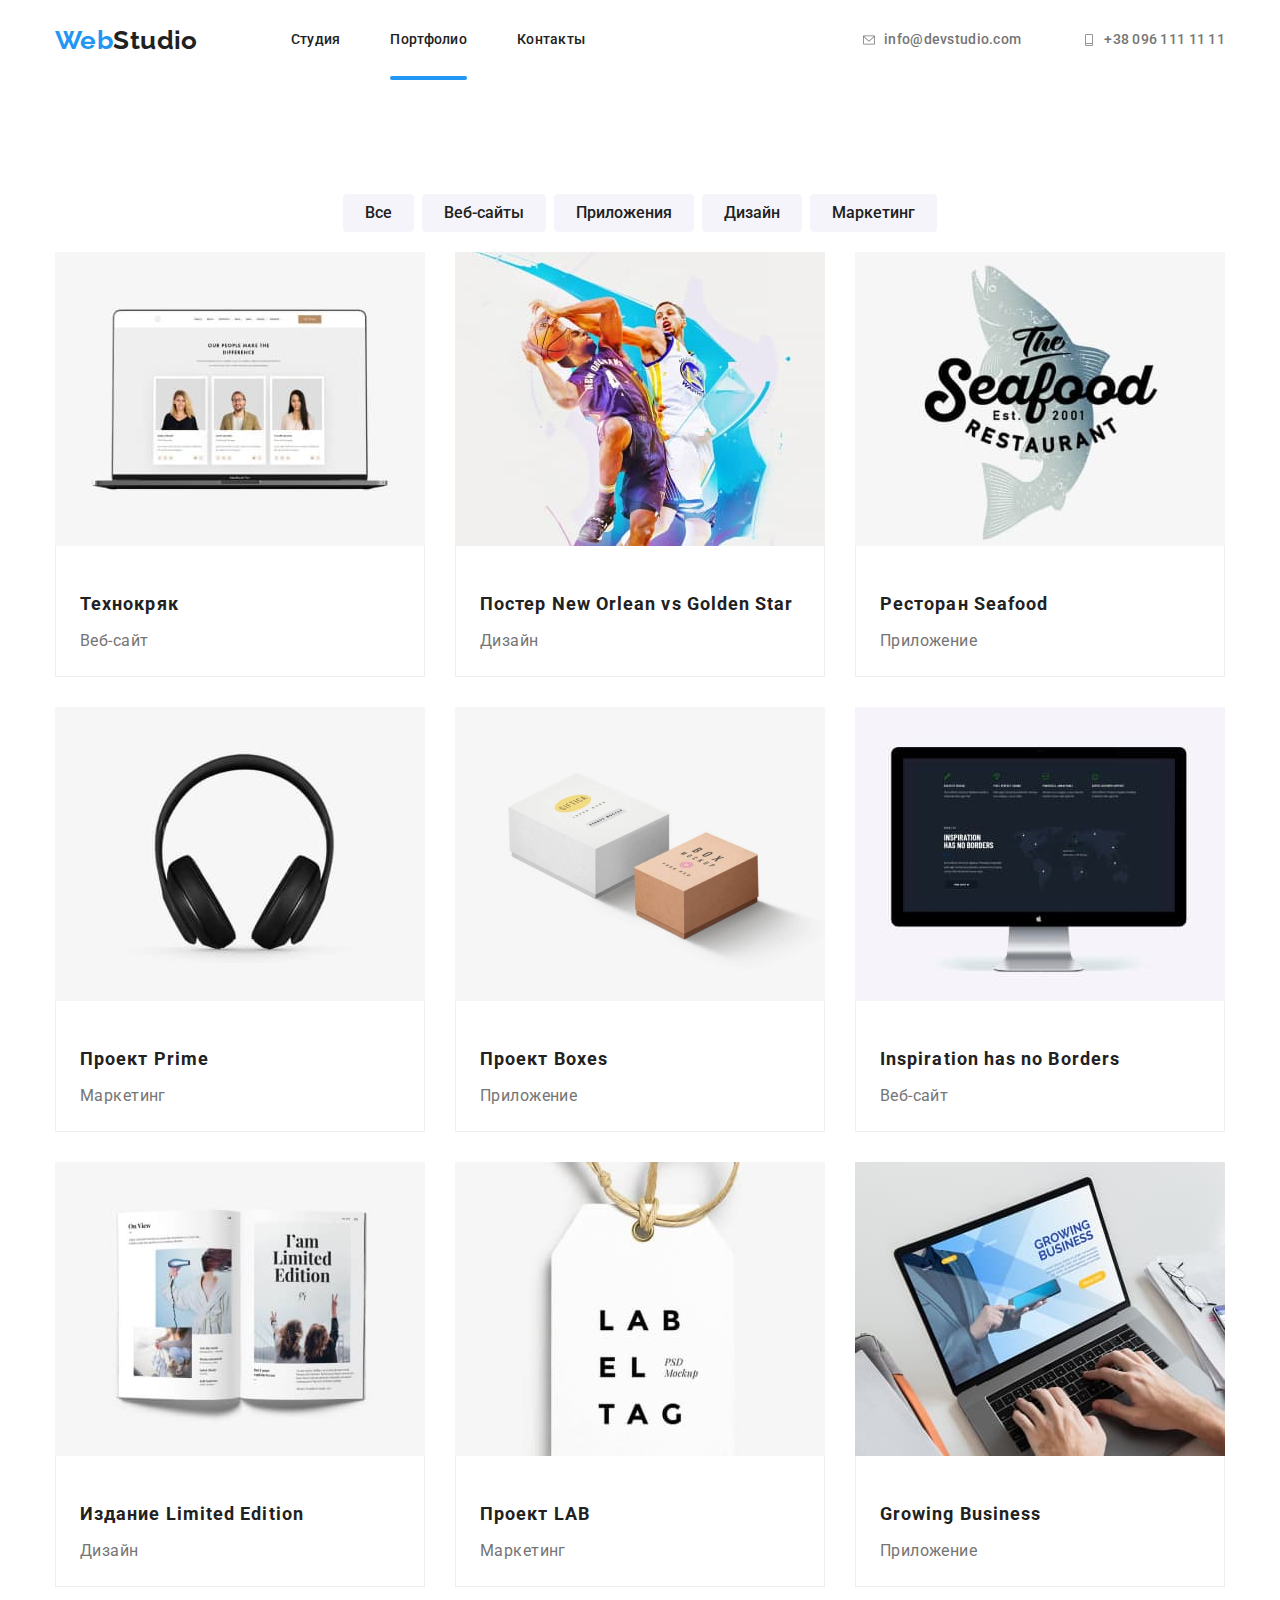
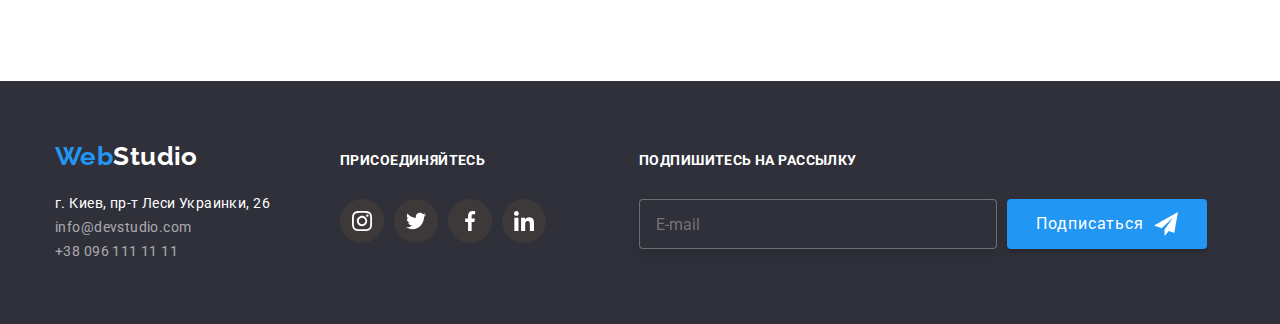
==== portfolio.html @ ee8b4907 "8 дз" ====
<!DOCTYPE html>
<html lang="en">
<head>
    <meta charset="UTF-8">
    <meta http-equiv="X-UA-Compatible" content="IE=edge">
    <meta name="viewport" content="width=device-width, initial-scale=1.0">
    <title>portfolio</title>
    <link href="https://fonts.googleapis.com/css2?family=Raleway:wght@700&family=Roboto:wght@400;500;700;900&display=swap" rel="stylesheet">
    <link rel="stylesheet" href="https://cdnjs.cloudflare.com/ajax/libs/modern-normalize/1.1.0/modern-normalize.min.css">
    <!-- <link rel="stylesheet" href="css/style.css"> -->
    <link rel="stylesheet" href="css/main.min.css">
</head>
<body>
    <header class="header">
        <div class="container">
        <nav class="header-nav main">
            <a class="logo head__logo link" href="./index.html">
                <span class="head__accent">Web</span>Studio</a>
    
            <ul class="menu list">
                <li class="menu__item"><a class="menu__link link" href="./index.html">Студия</a></li>
                <li class="menu__item"><a class="menu__link link current" href="./portfolio.html">Портфолио</a></li>
                <li class="menu__item"><a class="menu__link link" href="">Контакты</a></li>
            </ul>
        </nav>

       
        <ul class="menu contacts__list list">
            <li class="menu__item">
                <a class="menu__contact-link link" href="mailto:info@devstudio.com">
                     <svg class="menu__header-icon" width="16" height="12">
                        <use href="./images/icons.svg#icon-email-1"></use>
                    </svg>
                    info@devstudio.com</a></li>
            <li class="menu__item">
                <a class="menu__contact-link link" href="tel:+380961111111">
                     <svg class="menu__header-icon" width="16" height="12">
                        <use href="./images/icons.svg#icon-mobile-2" ></use>
                    </svg>
                    +38 096 111 11 11</a></li>
        </ul>
        </div> 
        
        </header>
        <main>
            <section class="section portfolio">
                <div class="container"> 
                <h1 class="visually-hidden">Портфолио</h1>
                <ul class="btn-list list">
                    <li class="portfolio-item"><button class="portfolio-btn current" type="button">Все</button></li>
                    <li class="portfolio-item"><button class="portfolio-btn" type="button">Веб-сайты</button></li>
                    <li class="portfolio-item"><button class="portfolio-btn" type="button">Приложения</button></li>
                    <li class="portfolio-item"><button class="portfolio-btn" type="button">Дизайн</button></li>
                    <li class="portfolio-item"><button class="portfolio-btn" type="button">Маркетинг</button></li>
                </ul>
                <ul class="card-list list">
                    <li class="card-item">
                        <a class="link" href="">
                            <div class="card-top">
                        <img src="./images/portfolio/portfolio-1.jpg" alt="Веб-сайт" width="370" /></a>
                        <p class="card-top-text">
                            Ресурс предлагает комплексные предложения с разным уровнем 
                            функционала и сервисов. 
                            Все это позволит посетителю получить исчерпывающие сведения <br />о компании или частном лице.
                        </p>
                    </div> 
                        <div class="thumbs">
                        <h2 class="card-title">Технокряк</h2>
                        <p class="card-desc">Веб-сайт</p>  
                    </div>    
                                    
                    </li>
                    <li class="card-item">
                        <div class="card-top">
                        <a class="link" href="">
                        <img src="./images/portfolio/portfolio-2.jpg" alt="Дизайн" width="370" /></a>
                        <p class="card-top-text">
                            Ресурс предлагает комплексные предложения с разным уровнем 
                            функционала и сервисов. 
                            Все это позволит посетителю получить исчерпывающие сведения <br />о компании или частном лице.
                        </p>
                    </div> 
                        <div class="thumbs">
                        <h2 class="card-title">Постер New Orlean vs Golden Star</h2>
                        <p class="card-desc">Дизайн</p>  
                    </div>

                    </li>
                    <li class="card-item">
                        <div class="card-top">
                        <a class="link" href="">
                        <img src="./images/portfolio/portfolio-3.jpg" alt="Приложение" width="370" /></a>
                        <p class="card-top-text">
                            Ресурс предлагает комплексные предложения с разным уровнем 
                            функционала и сервисов. 
                            Все это позволит посетителю получить исчерпывающие сведения <br />о компании или частном лице.
                        </p>
                    </div> 
                        <div class="thumbs">
                        <h2 class="card-title">Ресторан Seafood</h2>
                        <p class="card-desc">Приложение</p>  
                    </div>
                    </li>
                    <li class="card-item">
                        <div class="card-top">
                        <a class="link" href="">
                        <img src="./images/portfolio/portfolio-4.jpg" alt="Маркетинг" width="370" /></a>
                        <p class="card-top-text">
                            Ресурс предлагает комплексные предложения с разным уровнем 
                            функционала и сервисов. 
                            Все это позволит посетителю получить исчерпывающие сведения <br />о компании или частном лице.
                        </p>
                    </div> 
                        <div class="thumbs">
                        <h2 class="card-title">Проект Prime</h2>
                        <p class="card-desc">Маркетинг</p>  
                    </div>
                    </li>
                    <li class="card-item">
                        <div class="card-top">
                        <a class="link" href="">
                        <img src="./images/portfolio/portfolio-5.jpg" alt="Приложение" width="370" /></a>
                        <p class="card-top-text">
                            Ресурс предлагает комплексные предложения с разным уровнем 
                            функционала и сервисов. 
                            Все это позволит посетителю получить исчерпывающие сведения <br />о компании или частном лице.
                        </p>
                    </div> 
                        <div class="thumbs">
                        <h2 class="card-title">Проект Boxes</h2>
                        <p class="card-desc">Приложение</p>  
                    </div>
                    </li>
                    <li class="card-item">
                        <div class="card-top">
                        <a class="link" href="">
                        <img src="./images/portfolio/portfolio-6.jpg" alt="Веб-сайт" width="370" /></a>
                        <p class="card-top-text">
                            Ресурс предлагает комплексные предложения с разным уровнем 
                            функционала и сервисов. 
                            Все это позволит посетителю получить исчерпывающие сведения <br />о компании или частном лице.
                        </p>
                    </div> 
                        <div class="thumbs">
                        <h2 class="card-title">Inspiration has no Borders</h2>
                        <p class="card-desc">Веб-сайт</p>  
                    </div>
                    </li>
                    <li class="card-item">
                        <div class="card-top">
                        <a class="link" href="">
                        <img src="./images/portfolio/portfolio-7.jpg" alt="Дизайн" width="370" /></a>
                        <p class="card-top-text">
                            Ресурс предлагает комплексные предложения с разным уровнем 
                            функционала и сервисов. 
                            Все это позволит посетителю получить исчерпывающие сведения <br />о компании или частном лице.
                        </p>
                    </div> 
                        <div class="thumbs">
                        <h2 class="card-title">Издание Limited Edition</h2>
                        <p class="card-desc">Дизайн</p>  
                    </div>
                    </li>
                    <li class="card-item">
                        <div class="card-top">
                        <a class="link" href="">
                        <img src="./images/portfolio/portfolio-8.jpg" alt="Маркетинг" width="370" /></a>
                        <p class="card-top-text">
                            Ресурс предлагает комплексные предложения с разным уровнем 
                            функционала и сервисов. 
                            Все это позволит посетителю получить исчерпывающие сведения <br />о компании или частном лице.
                        </p>
                    </div> 
                        <div class="thumbs">
                        <h2 class="card-title">Проект LAB</h2>
                        <p class="card-desc">Маркетинг</p>  
                    </div>    
                    </li>
                    <li class="card-item">
                        <div class="card-top">
                        <a class="link" href="">
                        <img src="./images/portfolio/portfolio-9.jpg" alt="Приложение" width="370" /></a>
                        <p class="card-top-text">
                            Ресурс предлагает комплексные предложения с разным уровнем 
                            функционала и сервисов. 
                            Все это позволит посетителю получить исчерпывающие сведения <br />о компании или частном лице.
                        </p>
                    </div> 
                        <div class="thumbs">
                        <h2 class="card-title">Growing Business</h2>
                        <p class="card-desc">Приложение</p>  
                    </div>
                    </li>
                </ul>
                </div>
            </section>
        </main>
        <footer class="footer">
    
            <div class="footer-container">
                <div class="footer-flex">
            <a class="logo head__logo link" href="/">
                <span class="head__accent">Web</span>Studio</a>

            <ul class="footer-list list">
                <li class="footer-adress__item">
                    <a class="footer-adress__link link" href="https://goo.gl/maps/D3uRbkzvZpGUqhTm6" target="_blank" rel="noopener noreferrer">г. Киев, пр-т Леси Украинки, 26</a>
                </li>
                <li class="footer-adress__item">
                    <a class="footer-adress contact__link link list" href="mailto:info@devstudio.com">info@devstudio.com</a>
                </li>
                <li class="footer-adress__item">
                    <a class="footer-adress contact__link link list" href="tel:+380961111111">+38 096 111 11 11</a>
                </li>
            </ul>
        </div>
        <div class="footer-soc">
            <h2 class="footer soc__title">присоединяйтесь</h2>
            <ul class="footer-soc__list list">
                <li class="footer-soc__item">
                    <a href="" class="footer-soc__link">
                        <svg class="footer-soc__icon" width="20" height="20">
                            <use href="./images/icons.svg#icon-instagram-1"></use> 
                            </svg>
                        </a> 
                </li>
                <li class="footer-soc__item">
                    <a href="" class="footer-soc__link">
                        <svg class="footer-soc__icon" width="20" height="20">
                            <use href="./images/icons.svg#icon-twitter-2"></use> 
                            </svg>
                        </a>
                </li>
                <li class="footer-soc__item">
                    <a href="" class="footer-soc__link">
                        <svg class="footer-soc__icon" width="20" height="20">
                            <use href="./images/icons.svg#icon-facebook-3"></use> 
                            </svg>
                        </a>
                </li>
                <li class="footer-soc__item">
                    <a href="" class="footer-soc__link">
                        <svg class="footer-soc__icon" width="20" height="20">
                            <use href="./images/icons.svg#icon-linkedin-4"></use> 
                            </svg>
                        </a>
                </li>
            </ul>
        </div>
        
            <div class="footer-mailing">
            <p class="footer mailng__par">Подпишитесь на рассылку</p>
            <form class="form-footer">
                <input type="email" class="form footer__input" name="user-name" placeholder="E-mail">
                  <button class="form footer__but" type="submit">Подписаться <svg class="footer-button__icon" width="24" height="24"> 
                    <use href="./images/icons.svg#icon-airbus"></use>
                </svg> </button>
                </form>
               </div>
        </footer>
</body>

</html>
---- css/style.css ----
:root {
    --primary-text-color: #757575;
    --secondary-text-color: #212121;
    --primary-white-color: #ffffff;
    --accent-color: #2196F3;
    --secondary-font-family: "Raleway", sans-serif;
    --primary-font-family: "Roboto", sans-serif;

}

body {
    font-family: var(--primary-font-family);
    color: var(--primary-text-color);
    background-color: var(--primay-white-color);
    font-size: 14px;
    letter-spacing: 0.03em;
   }

html {
    box-sizing: border-box;
}

*,
*::before,
*::after {
    box-sizing: inherit;
}


.link  { 
    list-style: none;
    padding-left: 0;
    margin: 0;
    text-decoration: none;
}

.list { 
    list-style: none;
    padding-left: 0;
    margin: 0;
    padding: 0px;
}

h1, h2, h3, h4, h5, h6, p { 
    margin-top: 0;
    margin-bottom: 0px;
}

.img { 
    display: block;
    max-width: 100%;
    height: auto;
}

.section {
    padding: 94px 0;
}

.adress { 
    font-style: normal;
}


.container {
    margin-left: auto;
    margin-right: auto;
    padding-left: 15px;
    padding-right: 15px;
    width: 1200px;
    
}


.visually-hidden {
    position: absolute;
    width: 1px;
    height: 1px;
    margin: -1px;
    border: 0;
    padding: 0;
    
    white-space: nowrap;
    clip-path: inset(100%);
    clip: rect(0 0 0 0);
    overflow: hidden;
  }

.hero-title {
font-size: 36px;
line-height: 1.16;
text-align: center;
color: var(--secondary-text-color);

}

.section-title {
font-size: 36px;
line-height: 1.16;
text-align: center;
color: var(--secondary-text-color);

}

/* logo webstudio */
.logo {
font-family: var(--secondary-font-family);    
font-size: 26px;
line-height: 1.19;
color: var(--secondary-text-color);
font-weight: 700;
}

.head__logo {
    margin-right: 93px;
    
}

.head__accent { 
    color: var(--accent-color);
}

/* header ссылки студия,портфолио,контакты,*/

.menu__link,
.menu__contact-link {
padding-top: 32px;
padding-bottom: 32px;
display: block;

font-weight: 500;
line-height: 1.14;
letter-spacing: 0.02em;
color: var(--secondary-text-color);

transition-property: color;
transition-duration: 250ms;
transition-timing-function: cubic-bezier(0.4, 0, 0.2, 1);
}

.menu__link:hover,
.menu__link:focus,
.menu__contact-link:hover,
.menu__contact-link:focus,
.current {
color: var(--accent-color);
}

.menu__link.current {
    position: relative;
}

.menu__link.current::after {
    position: absolute;
    content: "";
    width: 100%;
    height: 4px;
    background: var(--accent-color);
    border-radius: 2px;
    display: block;
    bottom: 0px;
}



.menu__item:not(:last-child) {
    margin-right: 50px;
}

.header-nav.main {
    display: flex;
    align-items: center;
}

.menu,
.contacts__list {
    display: flex;
align-items: center;
}

.contacts__list  {
    margin-left: auto;
}

.header .container {
    display: flex;
    align-items: center;

}



/* емейл,телефон */

.menu__contact-link {
color: var(--primary-text-color);
display: flex;
align-items: center;
margin-left: 10px;
}



.menu__item.list {
    padding: 0px;
    margin-left: 0px;
}

.menu__header-icon {
    fill: currentColor;
    margin-right: 7px;
}



/* button hero*/

.button {
    display: inline-block;
    border-radius: 4px;
    padding: 10px 32px;
    min-width: 200px;
    border: 1px solid transparent;
    align-items: center;
    margin-bottom: 20px;
    background: var(--accent-color);
    color: var(--primary-white-color);
    cursor: pointer;
    letter-spacing: 0.06em;
    font-size: 16px;
    line-height: 1.88;

}

/* HERO */

.hero {
    background: #2F303A;
    text-align: center;
    padding: 200px 0px;
    background-image: linear-gradient(rgba(47, 48, 58, 0.4),rgba(47, 48, 58, 0.4)), url(../images/people1.jpg);
    background-repeat: no-repeat;
    background-position: center;
    background-size: cover;
    max-width: 1600px;
    margin: 0 auto;
}



.hero-title {
margin-top: 0px;
margin-bottom: 30px;
text-transform: uppercase;

max-width: 650px;
margin-left: auto;
margin-right: auto;
font-size: 44px;
line-height: 1.36;
letter-spacing: 0.06em;
color: #ffffff;
}

/* секция  about */


.about-subtitle {
    margin-bottom: 10px;
margin-top: 0px;

font-size: 14px;
line-height: 1.14;
color: var(--secondary-text-color);
font-weight: 700;
text-transform: uppercase;
}

.about-list {
    
    margin-top: 0px;
    margin-bottom: 0px;
    display: flex;
    align-items: center;
    justify-content: space-between;
}

.about-description {
   line-height: 1.71;
}

.about-item {
   width: 270px;
 
}

.about-soc-list {
    width: 100%;
    height: 120px;
    background-color: #F5F4FA;
    border-radius: 4px;
    margin-bottom: 30px;
    display: flex;
    align-items: center;
    justify-content: center;

}


/* work */

.work {
  padding-top: 0px;
  }

.section-title {

    margin-bottom: 50px;
    
}

.work-list {
    align-items: center;
    justify-content: space-between;


}  
/*-------- */
.work-fon {
    display: flex;
    align-items: center;
    justify-content: space-between;
}

.work-item {
position: relative;
font-weight: 700;
font-size: 14px;
line-height: 1.14;
text-transform: uppercase;
color: #FFFFFF;
}

.work-text {
    position: absolute;
    bottom: 0;
    width: 370px;
    height: 70px;
    display: flex;
    align-items: center;
    justify-content: center;
    
    background: rgba(47, 48, 58, 0.8);
}
/* ------ */


/* секция наша команда */

.team {
    margin-top: 0px;
    margin-bottom: 0px;

    background: #F5F4FA;
}

.team-section {
    margin-top: 0px;
    margin-bottom: 50px;
}

.team-subtitle {
font-size: 16px;
line-height: 1.18;
letter-spacing: 0.03em;
font-weight: 500;
margin-bottom: 10px;


color: var(--secondary-text-color)
}


.team-list {
    display: flex;
    align-items: center;
    justify-content: space-between;
    
}

.team-item {
    background-color: var(--primary-white-color);
    box-shadow: 0px 1px 3px rgba(0, 0, 0, 0.12), 0px 1px 1px rgba(0, 0, 0, 0.14), 0px 2px 1px rgba(0, 0, 0, 0.2);
    border-radius: 0px 0px 4px 4px;
}

.thumb{
    padding: 30px 32px;
    text-align: center;
}

.team-soc-list {
    display: flex;
    justify-content: center;

}

.team-soc-item {
    width: 44px;
    height: 44px;
    margin-top: 16px;
    
}

.team-soc-item + .team-soc-item {
    margin-left: 10px;

}

.team-soc-link {
    width: 100%;
    height: 100%;
    background-color:FFFFFF;
    display: flex;
    align-items: center;
    justify-content: center;
    border-radius: 50%;

    transition-property: background-color;
    transition-duration: 250ms;
    transition-timing-function: cubic-bezier(0.4, 0, 0.2, 1);
    
}

.team-soc-icon {
    fill: #AFB1B8;
}

.team-soc-link:hover {
background-color: var(--accent-color);

}

.team-soc-link:hover .team-soc-icon {
fill: #F5F4FA;
}

/* customers */

.customers {
    margin-top: 0px;
    margin-bottom: 0px;

    background-color: var(--primary-white-color)

   
}

.customers-list-item {
    width: 170px;
    height: 92px;
    border: 1px solid #AFB1B8;
    border-radius: 4px;
    outline: none;
     
}


.customers-list-item + .customers-list-item{
margin-left: 30px;

}

.customers-list-link {
width: 100%;
height: 100%;
background-color: #FFFFFF;;
display: flex;
align-items: center;
justify-content: center;
border-radius: 4px;


}

.customers-list-item:hover {
    color: var(--accent-color);
    border: 1px solid var(--accent-color);
    border-radius: 4px;
}

.customers-list-item:hover .customers-list-icon {
    fill: var(--accent-color);
}

.customers-list-icon {
    fill:  #AFB1B8;

    transition-property: fill;
    transition-duration: 250ms;
    transition-timing-function: cubic-bezier(0.4, 0, 0.2, 1);
}


.customers-list{
    display: flex;
    align-items: center;
    justify-content: space-between;

}

/* footer */

.footer {
background: #2F303A;


}

.footer-container {
    margin: auto;
    width: 1200px;
    padding: 60px 15px;
}

.adress__item {
    margin-bottom: 9px;
}

.footer .logo {
color: var(--primary-white-color);
margin-right: 0px;
margin-bottom: 20px;
display: block;

}

.footer-adress__link {
font-size: 14px;
line-height: 1.71;
color: var(--primary-white-color);
}



.footer-item:not(:last-child){
    margin-bottom: 10px;
}



.contact__link{
color:rgba(255, 255, 255, 0.6);
font-weight: 400;
line-height: 1.71;
padding: 0px;
}



.contact__link:hover,
.contact__link:focus,
.current {
    color: var(--accent-color);
}


.footer-container {
    display: flex;
    flex-direction: row;
    align-items: baseline;
    

}

.footer-soc {
    margin-left: 70px;
}

.soc__title {
    color: #ffffff;
    margin-bottom: 20px;
    justify-content:center;
    font-family: 'Roboto';
    font-style: normal;
    font-weight: 700;
    font-size: 14px;
    line-height: 1.14;
    letter-spacing: 0.03em;
    text-transform: uppercase;

}

.footer-soc__list {
    display: flex;
    justify-content: center;
    align-items: center;
    margin-top: 20px;
}

.footer-soc__item {
    width: 44px;
    height: 44px;
    margin-top: 10px;
    border-radius: 50%;
    background-color:#3d3939;
    display: flex;
    justify-content: center;
    align-items: center;
    padding: 20px;

    transition-property: background-color;
    transition-duration: 250ms;
    transition-timing-function: cubic-bezier(0.4, 0, 0.2, 1);
}

.footer-soc__item + .footer-soc__item {
    margin-left: 10px;

}

.footer-soc__link {
    width: 20px;
    height: 20px;
    fill: #FFFFFF;
    display: flex;
    justify-content: center;
    align-items: center;
    
}


.footer-soc__item:hover {
    background-color: var(--accent-color);
}

.footer-soc__item:hover .footer-soc__icon {
    fill: #F5F4FA;
    }


    /* форма футер */

.footer-mailing {
 margin-left: 93px;
 }    

.form-footer {
    display: flex;
    align-items: center;
}

.mailng__par {
font-weight: 700;
font-size: 14px;
line-height: 1.14;
letter-spacing: 0.03em;
text-transform: uppercase;
color: #FFFFFF;
padding-bottom: 20px;
margin-bottom: 10px;
}

.footer-button__icon {
width: 24px;
height: 24px;
fill: #ffffff;
margin-left: 10px;
}

.footer__input {
margin-right: 10px;
width: 358px;
height: 50px;
box-sizing: border-box;
font-size: 16px;
line-height: 1.25;
padding-left: 16px;
border: 1px solid rgba(255, 255, 255, 0.3);
filter: drop-shadow(0px 4px 4px rgba(0, 0, 0, 0.15));
border-radius: 4px;
background: #2F303A;
}

.footer__but {
display: flex;
align-items: center;
justify-content: center;
width: 200px;
height: 50px;
background: #2196F3;
box-shadow: 0px 4px 4px rgba(0, 0, 0, 0.15);
border-radius: 4px;
border: #2196F3;
font-size: 16px;
line-height: 1.88;
letter-spacing: 0.06em;
color: #FFFFFF;
}
                  /* ПОРТФОЛИО */

.portfolio-btn {

font-family: 'Roboto';
font-weight: 500;
font-size: 16px;
line-height: 1.62;


background-color: #F5F4FA;
border-radius: 4px;

color: var(--secondary-text-color);
cursor: pointer;
border: none;
padding: 6px 22px;

transition-property: background-color, color;
transition-duration: 250ms;
transition-timing-function: cubic-bezier(0.4, 0, 0.2, 1);

}

.portfolio-btn:hover,
.portfolio-btn:focus {
    background-color: var(--accent-color);
    color: var(--primary-white-color);
    box-shadow: 0px 3px 1px rgba(0, 0, 0, 0.1), 0px 1px 2px rgba(0, 0, 0, 0.08), 0px 2px 2px rgba(0, 0, 0, 0.12);
}

.portfolio-btn.current {
    background-color: var(--accent-color);
    color: var(--primary-white-color);
}

.portfolio-item:not(:last-child){
    margin-right: 8px;
}



.btn-list {
    display: flex;
    justify-content: center;
    padding: 20px;
    
}

img{
    display: block;
    
}

.card-list {
    display: flex;
    flex-wrap: wrap;
    margin-right: -30px;
    margin-bottom: -30px;
    }

.card-item {
    margin-right: 30px;
    margin-bottom: 30px;
    width: 370px;
    width: calc((100% - 90px) / 3);
    background-color: #ffffff;

    transition-property:  box-shadow;
    transition-duration: 250ms;
    transition-timing-function: cubic-bezier(0.4, 0, 0.2, 1);
    
    }

.card-item:hover {
  box-shadow: 0px 1px 1px rgba(0, 0, 0, 0.12), 0px 4px 4px rgba(0, 0, 0, 0.06), 1px 4px 6px rgba(0, 0, 0, 0.16);
  cursor: pointer;
    }

    /* анимация карточек */

    .card-top {
       position: relative;
       overflow: hidden;
       
    }

    .card-top:hover {
        box-shadow: 0px 1px 1px rgba(0, 0, 0, 0.12), 0px 4px 4px rgba(0, 0, 0, 0.06), 1px 4px 6px rgba(0, 0, 0, 0.16);
    }

.card-top-text {
    position: absolute;
width: 100%;
height: 100%;
top: 0;
left: 0;
font-size: 18px;
line-height: 1.56;
color: var(--primary-white-color);
padding: 63px 24px;
background: rgba(33, 150, 243, 0.9);
transform: translateY(100%);
transition: 250ms;

}

.card-item:hover .card-top-text {
    transform: translate(0);
}

    /* -------- */

    .thumbs {
    padding: 20px 24px;
    text-align: left;
    width: 370px;
    border-left:  1px solid #EEEEEE;
    border-right: 1px solid #EEEEEE; 
    border-bottom:  1px solid #EEEEEE;
    }

.card-title {
    margin-top: 20px;
    margin-bottom: 0px;
    padding: 0px;
    

    font-size: 18px;
    line-height: 2;
    letter-spacing: 0.06em;
    color: var(--secondary-text-color);
}

.card-desc {
    margin-top: 4px;
    margin-bottom: 0px;
    padding: 0px;

    font-size: 16px;
    line-height: 1.88;
    color: var(--primary-text-color);
}


/* M O D A L */

.backdrop {
    position: fixed;
    top: 0;
    width: 100vw;
    height: 100vh;
    background-color: rgba(0, 0, 0, 0.2);
    transition: opacity 320ms cubic-bezier(0.4, 0, 0.2, 1), visibility 250ms cubic-bezier(0.4, 0, 0.2, 1);
}

.modal {
    padding: 40px;
position: absolute;
top: 50%;
left: 50%;
width: 528px;
min-height: 581px;
background: #FFFFFF;
box-shadow: 0px 1px 3px rgba(0, 0, 0, 0.12), 0px 1px 1px rgba(0, 0, 0, 0.14), 0px 2px 1px rgba(0, 0, 0, 0.2);
border-radius: 4px;
transform: translate(-50%, -50%) scale(1);
}

.is-hidden .modal {
    transform: translate(-50%, -50%) scale(0.8);
}

.modal-button-icon {
    display: flex;
    align-items: center;
    justify-content: center;
    width: 30px;
    height: 30px;
    border-radius: 50%;
    background: #FFFFFF;
    border: 1px solid rgba(0, 0, 0, 0.1);
    position: absolute;
    top: 8px;
    right: 8px;
    cursor: pointer;
}

.modal-button-icon:hover {
    fill: var(--accent-color);
}

.is-hidden {
    visibility: hidden;
    opacity: 0;
    pointer-events: none;
}

               /* НАПОЛНЕНИЕ МОДАЛКИ */

.modal-title {
    margin-bottom: 12px;
font-weight: 700;
font-size: 20px;
line-height: 1.15;
text-align: center;
letter-spacing: 0.03em;
color: #212121;

}    

.modal-input {
    width: 100%;
    height: 40px;
    border: 1px solid rgba(33, 33, 33, 0.2);
    border-radius: 4px;
    padding-left: 41px;
    font-size: 12px;
    cursor: pointer;
    outline: none;
   
}

.modal-input:focus, 
.modal-input:hover {
    border-color: var(--accent-color);
   
}

.modal-input:focus+ .modal-icon, 
.modal-input:hover+ .modal-icon {
    fill: var(--accent-color);
    
}
.modal-field {
    margin-bottom: 10px;
}


.modal-lable {
font-weight: 400;
font-size: 12px;
line-height: 1.16;
letter-spacing: 0.01em;
color: #757575;
display: block;
margin-bottom: 4px;

}



.modal-text {
    width: 100%;
    height: 138px;
    border: 1px solid rgba(33, 33, 33, 0.2);
    border-radius: 4px;
    padding: 12px;
    font-size: 12px;
    resize: none;
    cursor: pointer;
    outline: none;
  
    
}

.modal-text:hover,
.modal-text:focus{
    border: 1px solid #2196F3;
}


.modal-field-wrap {
    position: relative;
}

.modal-icon {
    position: absolute;
    left: 11px;
    top: 50%;
    transform: translateY(-50%);
   
    
}

.check-text {
    display: flex;
    align-items: center;
   
}

.check-icon {
    fill: transparent;
 
}

.check-text span {
   
    margin-left: 13px;
    width: 16px;
height: 15px;
border: 2px solid #212121;
border-radius: 2px;
margin-right: 7px;
display: flex;
align-items: center;
justify-content: center;

}

.modal-check:checked + .check-text span {
    background-color: var(--accent-color);
    border: none;
}

.modal-check:checked + .check-text .check-icon {
    fill: var(--primary-white-color);
}

.condition {
position: relative;
margin-right: 8px;
font-weight: 400;
font-size: 14px;
line-height: 1.71;
letter-spacing: 0.03em;
color: #757575;

}

.conditionals {
font-weight: 400;
font-size: 14px;
line-height: 1.71;
letter-spacing: 0.03em;
color: var(--accent-color)
}




.send-button {
    position: absolute;
    transform: translateX(60%) translateY(25%);
    border-radius: 4px;
    padding: 10px 32px;
    min-width: 200px;
    height: 50px;
    border: 1px solid transparent;
    align-items: center;
    background: var(--accent-color);
    color: var(--primary-white-color);
    letter-spacing: 0.06em;
    font-size: 16px;
    line-height: 1.88;
    cursor: pointer;
}
---- css/main.min.css ----
:root{--primary-text-color: #757575;--secondary-text-color: #212121;--primary-white-color: #ffffff;--accent-color: #2196F3;--secondary-font-family: "Raleway", sans-serif;--primary-font-family: "Roboto", sans-serif}body{font-family:var(--primary-font-family);color:var(--primary-text-color);background-color:var(--primay-white-color);font-size:14px;letter-spacing:0.03em}html{box-sizing:border-box}*,*::before,*::after{box-sizing:inherit}.link{list-style:none;padding-left:0;margin:0;text-decoration:none}.list{list-style:none;padding-left:0;margin:0;padding:0px}h1,h2,h3,h4,h5,h6,p{margin-top:0;margin-bottom:0px}.img{display:block;max-width:100%;height:auto}.section{padding:94px 0}.adress{font-style:normal}.container{margin-left:auto;margin-right:auto;padding-left:15px;padding-right:15px;width:1200px}.hero-title{font-size:36px;line-height:1.16;text-align:center;color:var(--secondary-text-color)}.section-title{font-size:36px;line-height:1.16;text-align:center;color:var(--secondary-text-color)}.visually-hidden{position:absolute;width:1px;height:1px;margin:-1px;border:0;padding:0;white-space:nowrap;clip-path:inset(100%);clip:rect(0 0 0 0);overflow:hidden}.logo{font-family:var(--secondary-font-family);font-size:26px;line-height:1.19;color:var(--secondary-text-color);font-weight:700}.head__logo{margin-right:93px}.head__accent{color:var(--accent-color)}.menu__link,.menu__contact-link{padding-top:32px;padding-bottom:32px;display:block;font-weight:500;line-height:1.14;letter-spacing:0.02em;color:var(--secondary-text-color);transition-property:color;transition-duration:250ms;transition-timing-function:cubic-bezier(0.4, 0, 0.2, 1)}.menu__link:hover,.menu__link:focus,.menu__link .current,.menu__contact-link:hover,.menu__contact-link:focus,.menu__contact-link .current{color:var(--accent-color)}.menu__link.current{position:relative}.menu__link.current::after{position:absolute;content:"";width:100%;height:4px;background:var(--accent-color);border-radius:2px;display:block;bottom:0px}.menu__item:not(:last-child){margin-right:50px}.header-nav.main{display:flex;align-items:center}.menu,.contacts__list{display:flex;align-items:center}.contacts__list{margin-left:auto}.header .container{display:flex;align-items:center}.menu__contact-link{color:var(--primary-text-color);display:flex;align-items:center;margin-left:10px}.menu__item.list{padding:0px;margin-left:0px}.menu__header-icon{fill:currentColor;margin-right:7px}.button{display:inline-block;border-radius:4px;padding:10px 32px;min-width:200px;border:1px solid transparent;align-items:center;margin-bottom:20px;background:var(--accent-color);color:var(--primary-white-color);cursor:pointer;letter-spacing:0.06em;font-size:16px;line-height:1.88}.hero{background:#2F303A;text-align:center;padding:200px 0px;background-image:linear-gradient(rgba(47,48,58,0.4), rgba(47,48,58,0.4)),url(../images/people1.jpg);background-repeat:no-repeat;background-position:center;background-size:cover;max-width:1600px;margin:0 auto}.hero-title{margin-top:0px;margin-bottom:30px;text-transform:uppercase;max-width:650px;margin-left:auto;margin-right:auto;font-size:44px;line-height:1.36;letter-spacing:0.06em;color:#ffffff}.backdrop{position:fixed;top:0;width:100vw;height:100vh;background-color:rgba(0,0,0,0.2);transition:opacity 320ms cubic-bezier(0.4, 0, 0.2, 1),visibility 250ms cubic-bezier(0.4, 0, 0.2, 1)}.modal{padding:40px;position:absolute;top:50%;left:50%;width:528px;min-height:581px;background:#FFFFFF;box-shadow:0px 1px 3px rgba(0,0,0,0.12),0px 1px 1px rgba(0,0,0,0.14),0px 2px 1px rgba(0,0,0,0.2);border-radius:4px;transform:translate(-50%, -50%) scale(1)}.is-hidden .modal{transform:translate(-50%, -50%) scale(0.8)}.modal-button-icon{display:flex;align-items:center;justify-content:center;width:30px;height:30px;border-radius:50%;background:#FFFFFF;border:1px solid rgba(0,0,0,0.1);position:absolute;top:8px;right:8px;cursor:pointer}.modal-button-icon:hover{fill:var(--accent-color)}.is-hidden{visibility:hidden;opacity:0;pointer-events:none}.modal-title{margin-bottom:12px;font-weight:700;font-size:20px;line-height:1.15;text-align:center;letter-spacing:0.03em;color:#212121}.modal-input{width:100%;height:40px;border:1px solid rgba(33,33,33,0.2);border-radius:4px;padding-left:41px;font-size:12px;cursor:pointer;outline:none}.modal-input:focus,.modal-input:hover{border-color:var(--accent-color)}.modal-field{margin-bottom:10px}.modal-lable{font-weight:400;font-size:12px;line-height:1.16;letter-spacing:0.01em;color:#757575;display:block;margin-bottom:4px}.modal-text{width:100%;height:138px;border:1px solid rgba(33,33,33,0.2);border-radius:4px;padding:12px;font-size:12px;resize:none;cursor:pointer;outline:none}.modal-text:hover,.modal-text:focus{border:1px solid #2196F3}.modal-field-wrap{position:relative}.modal-icon{position:absolute;left:11px;top:50%;transform:translateY(-50%)}.modal-input:focus+.modal-icon,.modal-input:hover+.modal-icon{fill:var(--accent-color)}.modal_input:focus+.modal-icon,.modal_input:hover+.modal-icon{fill:var(--accent-color)}.check-text{display:flex;align-items:center}.check-icon{fill:transparent}.modal-check:checked+.check-text .check-icon{fill:var(--primary-white-color)}.check-text span{margin-left:13px;width:16px;height:15px;border:2px solid #212121;border-radius:2px;margin-right:7px;display:flex;align-items:center;justify-content:center}.modal-check:checked+.check-text span{background-color:var(--accent-color);border:none}.modal-check:checked+.check-text .check-icon{fill:var(--primary-white-color)}.condition{position:relative;margin-right:8px;font-weight:400;font-size:14px;line-height:1.71;letter-spacing:0.03em;color:#757575}.conditionals{font-weight:400;font-size:14px;line-height:1.71;letter-spacing:0.03em;color:var(--accent-color)}.send-button{position:absolute;transform:translateX(60%) translateY(25%);border-radius:4px;padding:10px 32px;min-width:200px;height:50px;border:1px solid transparent;align-items:center;background:var(--accent-color);color:var(--primary-white-color);letter-spacing:0.06em;font-size:16px;line-height:1.88;cursor:pointer}.about-subtitle{margin-bottom:10px;margin-top:0px;font-size:14px;line-height:1.14;color:var(--secondary-text-color);font-weight:700;text-transform:uppercase}.about-list{margin-top:0px;margin-bottom:0px;display:flex;align-items:center;justify-content:space-between}.about-description{line-height:1.71}.about-item{width:270px}.about-soc-list{width:100%;height:120px;background-color:#F5F4FA;border-radius:4px;margin-bottom:30px;display:flex;align-items:center;justify-content:center}.work{padding-top:0px}.section-title{margin-bottom:50px}.work-list{align-items:center;justify-content:space-between}.work-fon{display:flex;align-items:center;justify-content:space-between}.work-item{position:relative;font-weight:700;font-size:14px;line-height:1.14;text-transform:uppercase;color:#FFFFFF}.work-text{position:absolute;bottom:0;width:370px;height:70px;display:flex;align-items:center;justify-content:center;background:rgba(47,48,58,0.8)}.team{margin-top:0px;margin-bottom:0px;background:#F5F4FA}.team-section{margin-top:0px;margin-bottom:50px}.team-subtitle{font-size:16px;line-height:1.18;letter-spacing:0.03em;font-weight:500;margin-bottom:10px;color:var(--secondary-text-color)}.team-list{display:flex;align-items:center;justify-content:space-between}.team-item{background-color:var(--primary-white-color);box-shadow:0px 1px 3px rgba(0,0,0,0.12),0px 1px 1px rgba(0,0,0,0.14),0px 2px 1px rgba(0,0,0,0.2);border-radius:0px 0px 4px 4px}.thumb{padding:30px 32px;text-align:center}.team-soc-list{display:flex;justify-content:center}.team-soc-item{width:44px;height:44px;margin-top:16px}.team-soc-item+.team-soc-item{margin-left:10px}.team-soc-link{width:100%;height:100%;background-color:FFFFFF;display:flex;align-items:center;justify-content:center;border-radius:50%;transition-property:background-color;transition-duration:250ms;transition-timing-function:cubic-bezier(0.4, 0, 0.2, 1)}.team-soc-link:hover{background-color:var(--accent-color)}.team-soc-icon{fill:#AFB1B8}.team-soc-link:hover .team-soc-icon{fill:#F5F4FA}.customers{margin-top:0px;margin-bottom:0px;background-color:var(--primary-white-color)}.customers-list-item{width:170px;height:92px;border:1px solid #AFB1B8;border-radius:4px;outline:none}.customers-list-item+.customers-list-item{margin-left:30px}.customers-list-item:hover{color:var(--accent-color);border-color:1px solid var(--accent-color);border-radius:4px}.customers-list-link{width:100%;height:100%;background-color:#FFFFFF;display:flex;align-items:center;justify-content:center;border-radius:4px}.customers-list-icon{fill:#AFB1B8;transition-property:fill;transition-duration:250ms;transition-timing-function:cubic-bezier(0.4, 0, 0.2, 1)}.customers-list-item:hover .customers-list-icon{fill:var(--accent-color)}.customers-list{display:flex;align-items:center;justify-content:space-between}.portfolio-btn{font-family:'Roboto';font-weight:500;font-size:16px;line-height:1.62;background-color:#F5F4FA;border-radius:4px;color:var(--secondary-text-color);cursor:pointer;border:none;padding:6px 22px;transition-property:background-color, color;transition-duration:250ms;transition-timing-function:cubic-bezier(0.4, 0, 0.2, 1)}.portfolio-btn:hover,.portfolio-btn:focus,.portfolio-btn .current{background-color:var(--accent-color);color:var(--primary-white-color);box-shadow:0px 3px 1px rgba(0,0,0,0.1),0px 1px 2px rgba(0,0,0,0.08),0px 2px 2px rgba(0,0,0,0.12)}.portfolio-item:not(:last-child){margin-right:8px}.btn-list{display:flex;justify-content:center;padding:20px}img{display:block}.card-list{display:flex;flex-wrap:wrap;margin-right:-30px;margin-bottom:-30px}.card-item{margin-right:30px;margin-bottom:30px;width:370px;width:calc((100% - 90px) / 3);background-color:#ffffff;transition-property:box-shadow;transition-duration:250ms;transition-timing-function:cubic-bezier(0.4, 0, 0.2, 1)}.card-item:hover{box-shadow:0px 1px 1px rgba(0,0,0,0.12),0px 4px 4px rgba(0,0,0,0.06),1px 4px 6px rgba(0,0,0,0.16);cursor:pointer}.card-top{position:relative;overflow:hidden}.card-top:hover{box-shadow:0px 1px 1px rgba(0,0,0,0.12),0px 4px 4px rgba(0,0,0,0.06),1px 4px 6px rgba(0,0,0,0.16)}.card-top-text{position:absolute;width:100%;height:100%;top:0;left:0;font-size:18px;line-height:1.56;color:var(--primary-white-color);padding:63px 24px;background:rgba(33,150,243,0.9);transform:translateY(100%);transition:250ms}.card-item:hover .card-top-text{transform:translate(0)}.thumbs{padding:20px 24px;text-align:left;width:370px;border-left:1px solid #EEEEEE;border-right:1px solid #EEEEEE;border-bottom:1px solid #EEEEEE}.card-title{margin-top:20px;margin-bottom:0px;padding:0px;font-size:18px;line-height:2;letter-spacing:0.06em;color:var(--secondary-text-color)}.card-desc{margin-top:4px;margin-bottom:0px;padding:0px;font-size:16px;line-height:1.88;color:var(--primary-text-color)}.footer{background:#2F303A}.footer-container{margin:auto;width:1200px;padding:60px 15px}.adress__item{margin-bottom:9px}.footer .logo{color:var(--primary-white-color);margin-right:0px;margin-bottom:20px;display:block}.footer-adress__link{font-size:14px;line-height:1.71;color:var(--primary-white-color)}.footer-item:not(:last-child){margin-bottom:10px}.contact__link{color:rgba(255,255,255,0.6);font-weight:400;line-height:1.71;padding:0px}.contact__link:hover,.contact__link:focus,.contact__link .current{color:var(--accent-color)}.footer-container{display:flex;flex-direction:row;align-items:baseline}.footer-soc{margin-left:70px}.soc__title{color:#ffffff;margin-bottom:20px;justify-content:center;font-family:'Roboto';font-style:normal;font-weight:700;font-size:14px;line-height:1.14;letter-spacing:0.03em;text-transform:uppercase}.footer-soc__list{display:flex;justify-content:center;align-items:center;margin-top:20px}.footer-soc__item{width:44px;height:44px;margin-top:10px;border-radius:50%;background-color:#3d3939;display:flex;justify-content:center;align-items:center;padding:20px;transition-property:background-color;transition-duration:250ms;transition-timing-function:cubic-bezier(0.4, 0, 0.2, 1)}.footer-soc__item+.footer-soc__item{margin-left:10px}.footer-soc__item:hover{background-color:var(--accent-color)}.footer-soc__link{width:20px;height:20px;fill:#FFFFFF;display:flex;justify-content:center;align-items:center}.footer-soc__item:hover .footer-soc__icon{fill:#F5F4FA}.footer-mailing{margin-left:93px}.form-footer{display:flex;align-items:center}.mailng__par{font-weight:700;font-size:14px;line-height:1.14;letter-spacing:0.03em;text-transform:uppercase;color:#FFFFFF;padding-bottom:20px;margin-bottom:10px}.footer-button__icon{width:24px;height:24px;fill:#ffffff;margin-left:10px}.footer__input{margin-right:10px;width:358px;height:50px;box-sizing:border-box;font-size:16px;line-height:1.25;padding-left:16px;border:1px solid rgba(255,255,255,0.3);filter:drop-shadow(0px 4px 4px rgba(0,0,0,0.15));border-radius:4px;background:#2F303A}.footer__but{display:flex;align-items:center;justify-content:center;width:200px;height:50px;background:#2196F3;box-shadow:0px 4px 4px rgba(0,0,0,0.15);border-radius:4px;border:#2196F3;font-size:16px;line-height:1.88;letter-spacing:0.06em;color:#FFFFFF}
/*# sourceMappingURL=main.min.css.map */
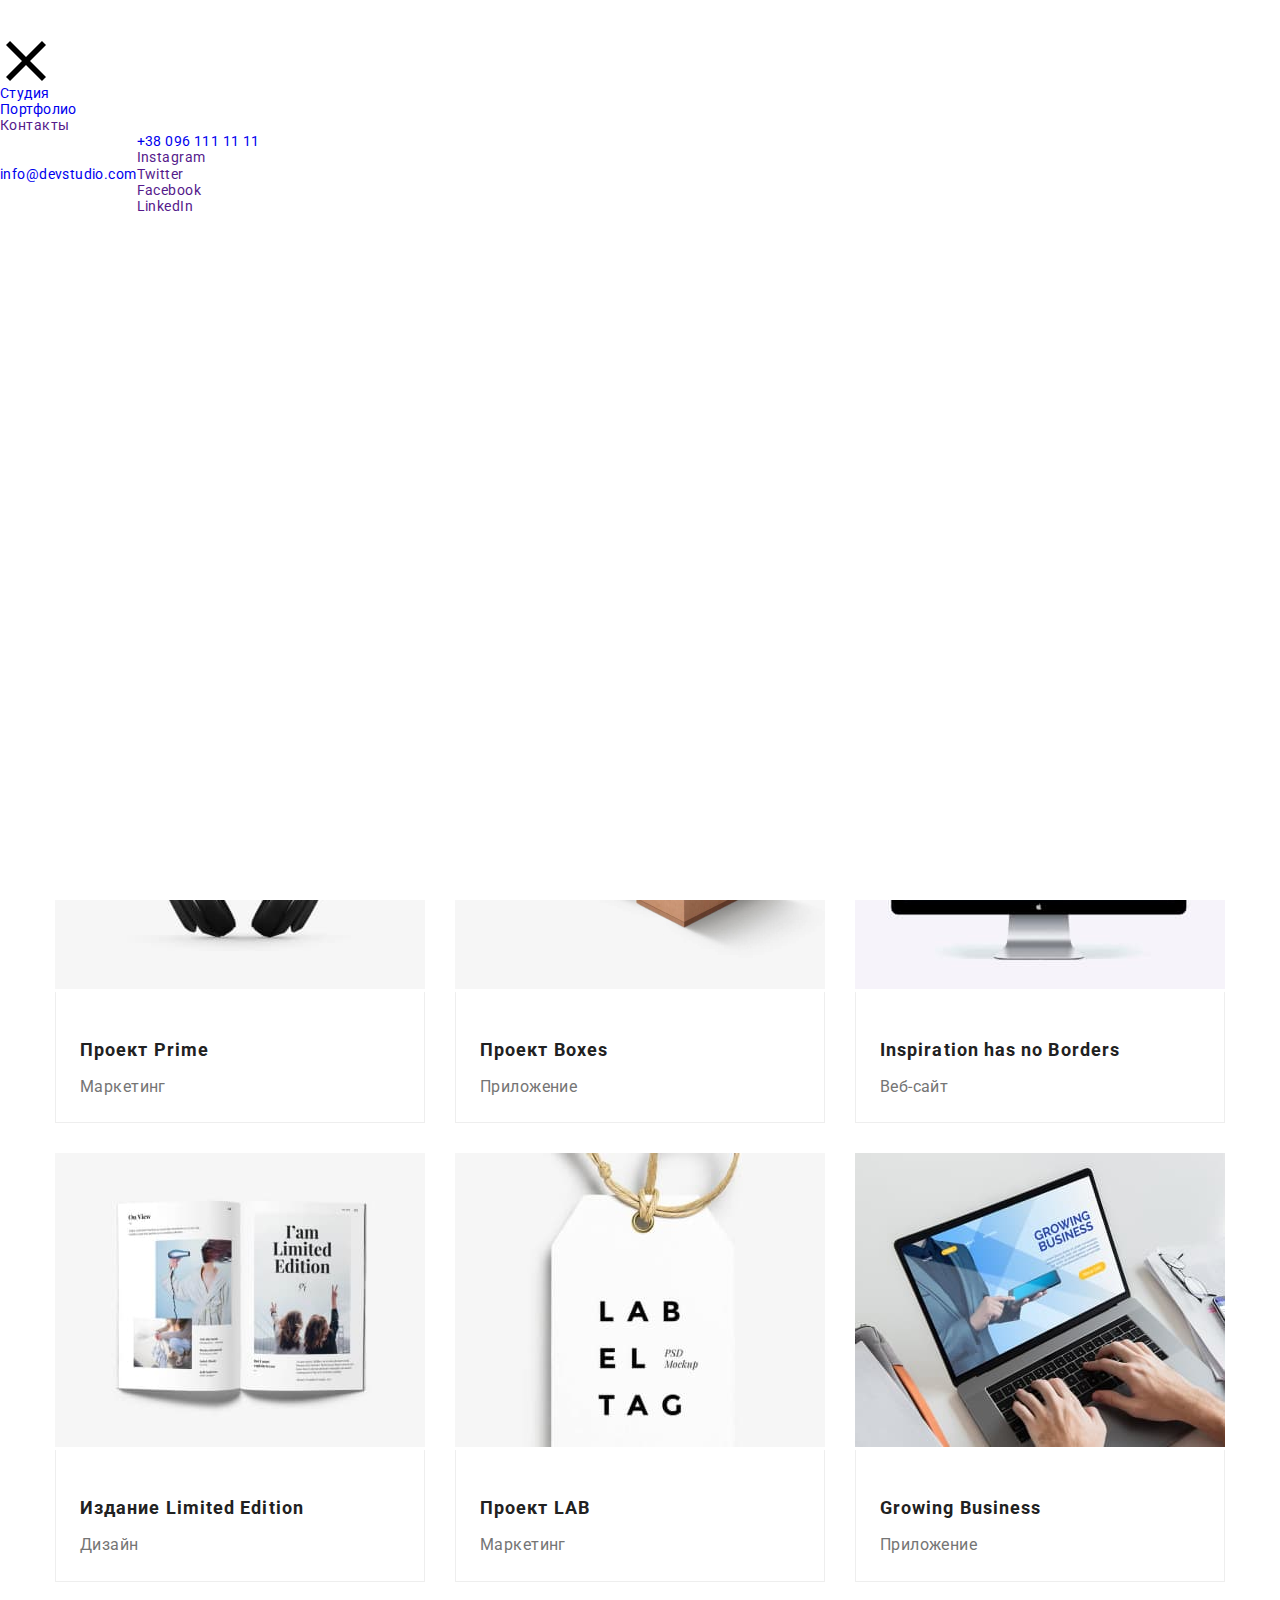
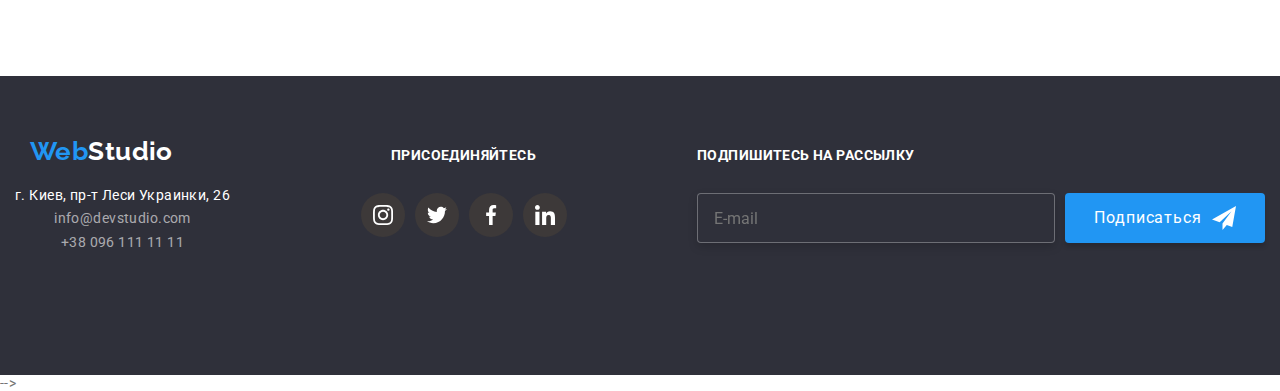
==== commit 58cd5747: "домашка" ====
--- a/portfolio.html
+++ b/portfolio.html
@@ -12,36 +12,83 @@
 </head>
 <body>
     <header class="header">
-        <div class="container">
+      <div class="container">
         <nav class="header-nav main">
-            <a class="logo head__logo link" href="./index.html">
-                <span class="head__accent">Web</span>Studio</a>
-    
-            <ul class="menu list">
-                <li class="menu__item"><a class="menu__link link" href="./index.html">Студия</a></li>
-                <li class="menu__item"><a class="menu__link link current" href="./portfolio.html">Портфолио</a></li>
-                <li class="menu__item"><a class="menu__link link" href="">Контакты</a></li>
-            </ul>
+          <a class="logo head__logo link" href="./index.html">
+            <span class="head__accent">Web</span>Studio</a
+          >
+
+          <ul class="menu-list list">
+            <li class="menu__item">
+              <a class="menu__link link" href="./index.html">Студия</a>
+            </li>
+            <li class="menu__item">
+              <a class="menu__link link current" href="./portfolio.html">Портфолио</a>
+            </li>
+            <li class="menu__item"><a class="menu__link link" href="">Контакты</a></li>
+          </ul>
         </nav>
 
-       
         <ul class="menu contacts__list list">
-            <li class="menu__item">
-                <a class="menu__contact-link link" href="mailto:info@devstudio.com">
-                     <svg class="menu__header-icon" width="16" height="12">
-                        <use href="./images/icons.svg#icon-email-1"></use>
-                    </svg>
-                    info@devstudio.com</a></li>
-            <li class="menu__item">
-                <a class="menu__contact-link link" href="tel:+380961111111">
-                     <svg class="menu__header-icon" width="16" height="12">
-                        <use href="./images/icons.svg#icon-mobile-2" ></use>
-                    </svg>
-                    +38 096 111 11 11</a></li>
+          <li class="menu__item">
+            <a class="menu__contact-link link" href="mailto:info@devstudio.com">
+              <svg class="menu__header-icon" width="16" height="12">
+                <use href="./images/icons.svg#icon-email-1"></use>
+              </svg>
+              info@devstudio.com</a
+            >
+          </li>
+          <li class="menu__item">
+            <a class="menu__contact-link link" href="tel:+380961111111">
+              <svg class="menu__header-icon" width="16" height="12">
+                <use href="./images/icons.svg#icon-mobile-2"></use>
+              </svg>
+              +38 096 111 11 11</a
+            >
+          </li>
         </ul>
-        </div> 
-        
-        </header>
+        <button type="button" class="menu-open-btn">
+          <svg class="menu-open-icon" width="40" height="40">
+            <use href="./images/icons.svg#icon-burger"></use>
+          </svg>
+        </button>
+      </div>
+      <div class="mob-menu">
+        <button type="button" class="menu-close-btn">
+          <svg class="menu-close-icon" width="40" height="40">
+            <use href="./images/icons.svg#icon-vector"></use>
+          </svg>
+        </button>
+        <ul class="mob-list list">
+          <li class="mob__item">
+            <a class="mob__link link current" href="./index.html">Студия</a>
+          </li>
+          <li class="mob__item">
+            <a class="mob__link link" href="./portfolio.html">Портфолио</a>
+          </li>
+          <li class="mob__item"><a class="mob__link link" href="">Контакты</a></li>
+        </ul>
+        <ul class="moby contacts__list list">
+          <li class="moby__item">
+            <a class="moby__contact-link link" href="mailto:info@devstudio.com">info@devstudio.com</a>
+          </li>
+          <li class="moby__item">
+            <a class="moby__contact-link link" href="tel:+380961111111">+38 096 111 11 11</a>
+        <ul class="messanger-list list">
+          <li class="messanger__item">
+            <a class="messanger__con-link link" href="">Instagram</a>
+            </li>
+            <li class="messanger__item">
+            <a class="messanger__con-link link" href="">Twitter</a>
+            </li>
+            <li class="messanger__item">
+            <a class="messanger__con-link link" href="">Facebook</a>
+            </li>
+            <li class="messanger__item">
+            <a class="messanger__con-link link" href="">LinkedIn</a>
+            </li>
+      </div>
+    </header>
         <main>
             <section class="section portfolio">
                 <div class="container"> 
@@ -260,4 +307,4 @@
         </footer>
 </body>
 
-</html>+</html> -->--- a/css/main.min.css
+++ b/css/main.min.css
@@ -1,2 +1,2 @@
-:root{--primary-text-color: #757575;--secondary-text-color: #212121;--primary-white-color: #ffffff;--accent-color: #2196F3;--secondary-font-family: "Raleway", sans-serif;--primary-font-family: "Roboto", sans-serif}body{font-family:var(--primary-font-family);color:var(--primary-text-color);background-color:var(--primay-white-color);font-size:14px;letter-spacing:0.03em}html{box-sizing:border-box}*,*::before,*::after{box-sizing:inherit}.link{list-style:none;padding-left:0;margin:0;text-decoration:none}.list{list-style:none;padding-left:0;margin:0;padding:0px}h1,h2,h3,h4,h5,h6,p{margin-top:0;margin-bottom:0px}.img{display:block;max-width:100%;height:auto}.section{padding:94px 0}.adress{font-style:normal}.container{margin-left:auto;margin-right:auto;padding-left:15px;padding-right:15px;width:1200px}.hero-title{font-size:36px;line-height:1.16;text-align:center;color:var(--secondary-text-color)}.section-title{font-size:36px;line-height:1.16;text-align:center;color:var(--secondary-text-color)}.visually-hidden{position:absolute;width:1px;height:1px;margin:-1px;border:0;padding:0;white-space:nowrap;clip-path:inset(100%);clip:rect(0 0 0 0);overflow:hidden}.logo{font-family:var(--secondary-font-family);font-size:26px;line-height:1.19;color:var(--secondary-text-color);font-weight:700}.head__logo{margin-right:93px}.head__accent{color:var(--accent-color)}.menu__link,.menu__contact-link{padding-top:32px;padding-bottom:32px;display:block;font-weight:500;line-height:1.14;letter-spacing:0.02em;color:var(--secondary-text-color);transition-property:color;transition-duration:250ms;transition-timing-function:cubic-bezier(0.4, 0, 0.2, 1)}.menu__link:hover,.menu__link:focus,.menu__link .current,.menu__contact-link:hover,.menu__contact-link:focus,.menu__contact-link .current{color:var(--accent-color)}.menu__link.current{position:relative}.menu__link.current::after{position:absolute;content:"";width:100%;height:4px;background:var(--accent-color);border-radius:2px;display:block;bottom:0px}.menu__item:not(:last-child){margin-right:50px}.header-nav.main{display:flex;align-items:center}.menu,.contacts__list{display:flex;align-items:center}.contacts__list{margin-left:auto}.header .container{display:flex;align-items:center}.menu__contact-link{color:var(--primary-text-color);display:flex;align-items:center;margin-left:10px}.menu__item.list{padding:0px;margin-left:0px}.menu__header-icon{fill:currentColor;margin-right:7px}.button{display:inline-block;border-radius:4px;padding:10px 32px;min-width:200px;border:1px solid transparent;align-items:center;margin-bottom:20px;background:var(--accent-color);color:var(--primary-white-color);cursor:pointer;letter-spacing:0.06em;font-size:16px;line-height:1.88}.hero{background:#2F303A;text-align:center;padding:200px 0px;background-image:linear-gradient(rgba(47,48,58,0.4), rgba(47,48,58,0.4)),url(../images/people1.jpg);background-repeat:no-repeat;background-position:center;background-size:cover;max-width:1600px;margin:0 auto}.hero-title{margin-top:0px;margin-bottom:30px;text-transform:uppercase;max-width:650px;margin-left:auto;margin-right:auto;font-size:44px;line-height:1.36;letter-spacing:0.06em;color:#ffffff}.backdrop{position:fixed;top:0;width:100vw;height:100vh;background-color:rgba(0,0,0,0.2);transition:opacity 320ms cubic-bezier(0.4, 0, 0.2, 1),visibility 250ms cubic-bezier(0.4, 0, 0.2, 1)}.modal{padding:40px;position:absolute;top:50%;left:50%;width:528px;min-height:581px;background:#FFFFFF;box-shadow:0px 1px 3px rgba(0,0,0,0.12),0px 1px 1px rgba(0,0,0,0.14),0px 2px 1px rgba(0,0,0,0.2);border-radius:4px;transform:translate(-50%, -50%) scale(1)}.is-hidden .modal{transform:translate(-50%, -50%) scale(0.8)}.modal-button-icon{display:flex;align-items:center;justify-content:center;width:30px;height:30px;border-radius:50%;background:#FFFFFF;border:1px solid rgba(0,0,0,0.1);position:absolute;top:8px;right:8px;cursor:pointer}.modal-button-icon:hover{fill:var(--accent-color)}.is-hidden{visibility:hidden;opacity:0;pointer-events:none}.modal-title{margin-bottom:12px;font-weight:700;font-size:20px;line-height:1.15;text-align:center;letter-spacing:0.03em;color:#212121}.modal-input{width:100%;height:40px;border:1px solid rgba(33,33,33,0.2);border-radius:4px;padding-left:41px;font-size:12px;cursor:pointer;outline:none}.modal-input:focus,.modal-input:hover{border-color:var(--accent-color)}.modal-field{margin-bottom:10px}.modal-lable{font-weight:400;font-size:12px;line-height:1.16;letter-spacing:0.01em;color:#757575;display:block;margin-bottom:4px}.modal-text{width:100%;height:138px;border:1px solid rgba(33,33,33,0.2);border-radius:4px;padding:12px;font-size:12px;resize:none;cursor:pointer;outline:none}.modal-text:hover,.modal-text:focus{border:1px solid #2196F3}.modal-field-wrap{position:relative}.modal-icon{position:absolute;left:11px;top:50%;transform:translateY(-50%)}.modal-input:focus+.modal-icon,.modal-input:hover+.modal-icon{fill:var(--accent-color)}.modal_input:focus+.modal-icon,.modal_input:hover+.modal-icon{fill:var(--accent-color)}.check-text{display:flex;align-items:center}.check-icon{fill:transparent}.modal-check:checked+.check-text .check-icon{fill:var(--primary-white-color)}.check-text span{margin-left:13px;width:16px;height:15px;border:2px solid #212121;border-radius:2px;margin-right:7px;display:flex;align-items:center;justify-content:center}.modal-check:checked+.check-text span{background-color:var(--accent-color);border:none}.modal-check:checked+.check-text .check-icon{fill:var(--primary-white-color)}.condition{position:relative;margin-right:8px;font-weight:400;font-size:14px;line-height:1.71;letter-spacing:0.03em;color:#757575}.conditionals{font-weight:400;font-size:14px;line-height:1.71;letter-spacing:0.03em;color:var(--accent-color)}.send-button{position:absolute;transform:translateX(60%) translateY(25%);border-radius:4px;padding:10px 32px;min-width:200px;height:50px;border:1px solid transparent;align-items:center;background:var(--accent-color);color:var(--primary-white-color);letter-spacing:0.06em;font-size:16px;line-height:1.88;cursor:pointer}.about-subtitle{margin-bottom:10px;margin-top:0px;font-size:14px;line-height:1.14;color:var(--secondary-text-color);font-weight:700;text-transform:uppercase}.about-list{margin-top:0px;margin-bottom:0px;display:flex;align-items:center;justify-content:space-between}.about-description{line-height:1.71}.about-item{width:270px}.about-soc-list{width:100%;height:120px;background-color:#F5F4FA;border-radius:4px;margin-bottom:30px;display:flex;align-items:center;justify-content:center}.work{padding-top:0px}.section-title{margin-bottom:50px}.work-list{align-items:center;justify-content:space-between}.work-fon{display:flex;align-items:center;justify-content:space-between}.work-item{position:relative;font-weight:700;font-size:14px;line-height:1.14;text-transform:uppercase;color:#FFFFFF}.work-text{position:absolute;bottom:0;width:370px;height:70px;display:flex;align-items:center;justify-content:center;background:rgba(47,48,58,0.8)}.team{margin-top:0px;margin-bottom:0px;background:#F5F4FA}.team-section{margin-top:0px;margin-bottom:50px}.team-subtitle{font-size:16px;line-height:1.18;letter-spacing:0.03em;font-weight:500;margin-bottom:10px;color:var(--secondary-text-color)}.team-list{display:flex;align-items:center;justify-content:space-between}.team-item{background-color:var(--primary-white-color);box-shadow:0px 1px 3px rgba(0,0,0,0.12),0px 1px 1px rgba(0,0,0,0.14),0px 2px 1px rgba(0,0,0,0.2);border-radius:0px 0px 4px 4px}.thumb{padding:30px 32px;text-align:center}.team-soc-list{display:flex;justify-content:center}.team-soc-item{width:44px;height:44px;margin-top:16px}.team-soc-item+.team-soc-item{margin-left:10px}.team-soc-link{width:100%;height:100%;background-color:FFFFFF;display:flex;align-items:center;justify-content:center;border-radius:50%;transition-property:background-color;transition-duration:250ms;transition-timing-function:cubic-bezier(0.4, 0, 0.2, 1)}.team-soc-link:hover{background-color:var(--accent-color)}.team-soc-icon{fill:#AFB1B8}.team-soc-link:hover .team-soc-icon{fill:#F5F4FA}.customers{margin-top:0px;margin-bottom:0px;background-color:var(--primary-white-color)}.customers-list-item{width:170px;height:92px;border:1px solid #AFB1B8;border-radius:4px;outline:none}.customers-list-item+.customers-list-item{margin-left:30px}.customers-list-item:hover{color:var(--accent-color);border-color:1px solid var(--accent-color);border-radius:4px}.customers-list-link{width:100%;height:100%;background-color:#FFFFFF;display:flex;align-items:center;justify-content:center;border-radius:4px}.customers-list-icon{fill:#AFB1B8;transition-property:fill;transition-duration:250ms;transition-timing-function:cubic-bezier(0.4, 0, 0.2, 1)}.customers-list-item:hover .customers-list-icon{fill:var(--accent-color)}.customers-list{display:flex;align-items:center;justify-content:space-between}.portfolio-btn{font-family:'Roboto';font-weight:500;font-size:16px;line-height:1.62;background-color:#F5F4FA;border-radius:4px;color:var(--secondary-text-color);cursor:pointer;border:none;padding:6px 22px;transition-property:background-color, color;transition-duration:250ms;transition-timing-function:cubic-bezier(0.4, 0, 0.2, 1)}.portfolio-btn:hover,.portfolio-btn:focus,.portfolio-btn .current{background-color:var(--accent-color);color:var(--primary-white-color);box-shadow:0px 3px 1px rgba(0,0,0,0.1),0px 1px 2px rgba(0,0,0,0.08),0px 2px 2px rgba(0,0,0,0.12)}.portfolio-item:not(:last-child){margin-right:8px}.btn-list{display:flex;justify-content:center;padding:20px}img{display:block}.card-list{display:flex;flex-wrap:wrap;margin-right:-30px;margin-bottom:-30px}.card-item{margin-right:30px;margin-bottom:30px;width:370px;width:calc((100% - 90px) / 3);background-color:#ffffff;transition-property:box-shadow;transition-duration:250ms;transition-timing-function:cubic-bezier(0.4, 0, 0.2, 1)}.card-item:hover{box-shadow:0px 1px 1px rgba(0,0,0,0.12),0px 4px 4px rgba(0,0,0,0.06),1px 4px 6px rgba(0,0,0,0.16);cursor:pointer}.card-top{position:relative;overflow:hidden}.card-top:hover{box-shadow:0px 1px 1px rgba(0,0,0,0.12),0px 4px 4px rgba(0,0,0,0.06),1px 4px 6px rgba(0,0,0,0.16)}.card-top-text{position:absolute;width:100%;height:100%;top:0;left:0;font-size:18px;line-height:1.56;color:var(--primary-white-color);padding:63px 24px;background:rgba(33,150,243,0.9);transform:translateY(100%);transition:250ms}.card-item:hover .card-top-text{transform:translate(0)}.thumbs{padding:20px 24px;text-align:left;width:370px;border-left:1px solid #EEEEEE;border-right:1px solid #EEEEEE;border-bottom:1px solid #EEEEEE}.card-title{margin-top:20px;margin-bottom:0px;padding:0px;font-size:18px;line-height:2;letter-spacing:0.06em;color:var(--secondary-text-color)}.card-desc{margin-top:4px;margin-bottom:0px;padding:0px;font-size:16px;line-height:1.88;color:var(--primary-text-color)}.footer{background:#2F303A}.footer-container{margin:auto;width:1200px;padding:60px 15px}.adress__item{margin-bottom:9px}.footer .logo{color:var(--primary-white-color);margin-right:0px;margin-bottom:20px;display:block}.footer-adress__link{font-size:14px;line-height:1.71;color:var(--primary-white-color)}.footer-item:not(:last-child){margin-bottom:10px}.contact__link{color:rgba(255,255,255,0.6);font-weight:400;line-height:1.71;padding:0px}.contact__link:hover,.contact__link:focus,.contact__link .current{color:var(--accent-color)}.footer-container{display:flex;flex-direction:row;align-items:baseline}.footer-soc{margin-left:70px}.soc__title{color:#ffffff;margin-bottom:20px;justify-content:center;font-family:'Roboto';font-style:normal;font-weight:700;font-size:14px;line-height:1.14;letter-spacing:0.03em;text-transform:uppercase}.footer-soc__list{display:flex;justify-content:center;align-items:center;margin-top:20px}.footer-soc__item{width:44px;height:44px;margin-top:10px;border-radius:50%;background-color:#3d3939;display:flex;justify-content:center;align-items:center;padding:20px;transition-property:background-color;transition-duration:250ms;transition-timing-function:cubic-bezier(0.4, 0, 0.2, 1)}.footer-soc__item+.footer-soc__item{margin-left:10px}.footer-soc__item:hover{background-color:var(--accent-color)}.footer-soc__link{width:20px;height:20px;fill:#FFFFFF;display:flex;justify-content:center;align-items:center}.footer-soc__item:hover .footer-soc__icon{fill:#F5F4FA}.footer-mailing{margin-left:93px}.form-footer{display:flex;align-items:center}.mailng__par{font-weight:700;font-size:14px;line-height:1.14;letter-spacing:0.03em;text-transform:uppercase;color:#FFFFFF;padding-bottom:20px;margin-bottom:10px}.footer-button__icon{width:24px;height:24px;fill:#ffffff;margin-left:10px}.footer__input{margin-right:10px;width:358px;height:50px;box-sizing:border-box;font-size:16px;line-height:1.25;padding-left:16px;border:1px solid rgba(255,255,255,0.3);filter:drop-shadow(0px 4px 4px rgba(0,0,0,0.15));border-radius:4px;background:#2F303A}.footer__but{display:flex;align-items:center;justify-content:center;width:200px;height:50px;background:#2196F3;box-shadow:0px 4px 4px rgba(0,0,0,0.15);border-radius:4px;border:#2196F3;font-size:16px;line-height:1.88;letter-spacing:0.06em;color:#FFFFFF}
+:root{--primary-text-color: #757575;--secondary-text-color: #212121;--primary-white-color: #ffffff;--accent-color: #2196F3;--secondary-font-family: "Raleway", sans-serif;--primary-font-family: "Roboto", sans-serif}body{font-family:var(--primary-font-family);color:var(--primary-text-color);background-color:var(--primay-white-color);font-size:14px;letter-spacing:0.03em}html{box-sizing:border-box}*,*::before,*::after{box-sizing:inherit}.link{list-style:none;padding-left:0;margin:0;text-decoration:none}.list{list-style:none;padding-left:0;margin:0;padding:0px}h1,h2,h3,h4,h5,h6,p{margin-top:0;margin-bottom:0px}.img{display:block;max-width:100%;height:auto}.section{padding:60px 0}@media screen and (min-width: 1200px){.section{padding:94px 0}}.adress{font-style:normal}.container{margin-left:auto;margin-right:auto;padding-left:15px;padding-right:15px;width:100%}@media screen and (min-width: 480px){.container{width:480px}}@media screen and (min-width: 768px){.container{width:768px}}@media screen and (min-width: 1200px){.container{width:1200px}}.hero-title{font-size:36px;line-height:1.16;text-align:center;color:var(--secondary-text-color)}.section-title{margin-bottom:30px;font-size:28px;line-height:1.16;text-align:center;color:var(--secondary-text-color)}@media screen and (min-width: 1200px){.section-title{margin-bottom:50px;font-size:36px}}.visually-hidden{position:absolute;width:1px;height:1px;margin:-1px;border:0;padding:0;white-space:nowrap;clip-path:inset(100%);clip:rect(0 0 0 0);overflow:hidden}.logo{font-family:var(--secondary-font-family);font-size:26px;line-height:1.19;color:var(--secondary-text-color);font-weight:700}.head__logo{margin-right:93px}@media screen and (min-width: 768px){.head__logo{width:134px;height:28px;margin-left:15px}}.head__accent{color:var(--accent-color)}.header{padding:10px 0}@media screen and (min-widht: 768px){.header{padding:20px 0}}.menu-list{display:flex;align-items:baseline}.menu__link,.menu__contact-link{font-weight:500;line-height:1.14;letter-spacing:0.02em;color:var(--secondary-text-color);transition-property:color;transition-duration:250ms;transition-timing-function:cubic-bezier(0.4, 0, 0.2, 1)}@media screen and (max-width: 767px){.menu__link,.menu__contact-link{display:none}}.menu__link:hover,.menu__link:focus,.menu__link .current,.menu__contact-link:hover,.menu__contact-link:focus,.menu__contact-link .current{color:var(--accent-color)}.menu__link.current{position:relative;margin-right:30px}.menu__link.current::after{position:absolute;content:'';width:100%;height:4px;background:var(--accent-color);border-radius:2px;display:block;bottom:0px}@media screen and (min-width: 768px) and (max-width: 1199px){.menu__item+.menu__item{margin-top:10px}}.menu__item+.menu__item{margin-right:30px}.header-nav.main{display:flex;align-items:center}@media screen and (min-width: 1200px){.menu,.contacts__list{display:flex;align-items:center}}.contacts__list{margin-left:auto}.header .container{display:flex;align-items:center}.menu__contact-link{color:var(--primary-text-color);margin-left:10px}@media screen and (min-width: 768px) and (max-width: 1199px){.menu__contact-link .menu__contact-link+.menu__contact-link{margin-top:10px}}.menu__item.list{padding:0px;margin-left:0px}.menu__header-icon{fill:currentColor;margin-right:7px}.mob-menu{position:fixed;z-index:1;top:0;left:0;background-color:#ffffff;width:100vw;height:100vh;padding-top:40px;padding-bottom:40px}.menu-close-btn{display:block;top:0;left:0;background-color:transparent;border:none}.menu-open-btn{margin-left:auto;background:transparent;border:none}.menu-open-icon{fill:#212121}.button{display:inline-block;border-radius:4px;padding:10px 32px;min-width:200px;border:1px solid transparent;align-items:center;margin-bottom:20px;background:var(--accent-color);color:var(--primary-white-color);cursor:pointer;letter-spacing:0.06em;font-size:16px;line-height:1.88}.hero{background:#2F303A;text-align:center;padding-top:118px;padding-bottom:118px;background-image:linear-gradient(rgba(47,48,58,0.4), rgba(47,48,58,0.4)),url(../images/people1.jpg);background-repeat:no-repeat;background-position:center;background-size:cover;max-width:1600px;margin:0 auto}@media screen and (min-width: 1200px){.hero{padding:200px 0px}}.hero-title{margin-top:0px;margin-bottom:30px;text-transform:uppercase;max-width:360px;margin-left:auto;margin-right:auto;font-size:26px;line-height:1.62;letter-spacing:0.06em;color:#ffffff}@media screen and (min-width: 1200px){.hero-title{font-size:44px;line-height:1.36;max-width:650px}}.backdrop{position:fixed;top:0;width:100vw;height:100vh;background-color:rgba(0,0,0,0.2);transition:opacity 320ms cubic-bezier(0.4, 0, 0.2, 1),visibility 250ms cubic-bezier(0.4, 0, 0.2, 1)}.modal{padding:40px;position:absolute;top:50%;left:50%;width:528px;min-height:581px;background:#ffffff;box-shadow:0px 1px 3px rgba(0,0,0,0.12),0px 1px 1px rgba(0,0,0,0.14),0px 2px 1px rgba(0,0,0,0.2);border-radius:4px;transform:translate(-50%, -50%) scale(1)}@media screen and (min-width: 470px), (max-widht: 1199px){.modal{width:450px;height:609px}}.is-hidden .modal{transform:translate(-50%, -50%) scale(0.8)}.modal-button-icon{display:flex;align-items:center;justify-content:center;width:30px;height:30px;border-radius:50%;background:#ffffff;border:1px solid rgba(0,0,0,0.1);position:absolute;top:8px;right:8px;cursor:pointer}.modal-button-icon:hover{fill:var(--accent-color)}.is-hidden{visibility:hidden;opacity:0;pointer-events:none}.modal-title{margin-bottom:12px;font-weight:700;font-size:20px;line-height:1.15;text-align:center;letter-spacing:0.03em;color:#212121}.modal-input{width:100%;height:40px;border:1px solid rgba(33,33,33,0.2);border-radius:4px;padding-left:41px;font-size:12px;cursor:pointer;outline:none}.modal-input:focus,.modal-input:hover{border-color:var(--accent-color)}.modal-field{margin-bottom:10px}.modal-lable{font-weight:400;font-size:12px;line-height:1.16;letter-spacing:0.01em;color:#757575;display:block;margin-bottom:4px}.modal-text{width:100%;height:138px;border:1px solid rgba(33,33,33,0.2);border-radius:4px;padding:12px;font-size:12px;resize:none;cursor:pointer;outline:none}.modal-text:hover,.modal-text:focus{border:1px solid #2196f3}.modal-field-wrap{position:relative}.modal-icon{position:absolute;left:11px;top:50%;transform:translateY(-50%)}.modal-input:focus+.modal-icon,.modal-input:hover+.modal-icon{fill:var(--accent-color)}.modal_input:focus+.modal-icon,.modal_input:hover+.modal-icon{fill:var(--accent-color)}.check-text{display:flex;align-items:center}.check-icon{fill:transparent}.modal-check:checked+.check-text .check-icon{fill:var(--primary-white-color)}.check-text span{margin-left:13px;width:16px;height:15px;border:2px solid #212121;border-radius:2px;margin-right:7px;display:flex;align-items:center;justify-content:center}.modal-check:checked+.check-text span{background-color:var(--accent-color);border:none}.modal-check:checked+.check-text .check-icon{fill:var(--primary-white-color)}.condition{position:relative;margin-right:8px;font-weight:400;font-size:14px;line-height:1.71;letter-spacing:0.03em;color:#757575}.conditionals{font-weight:400;font-size:14px;line-height:1.71;letter-spacing:0.03em;color:var(--accent-color)}.send-button{position:absolute;transform:translateX(42%) translateY(25%);border-radius:4px;padding:10px 32px;min-width:200px;height:50px;border:1px solid transparent;align-items:center;background:var(--accent-color);color:var(--primary-white-color);letter-spacing:0.06em;font-size:16px;line-height:1.88;cursor:pointer}.about-subtitle{margin-bottom:10px;margin-top:0px;font-size:14px;line-height:1.14;color:var(--secondary-text-color);font-weight:700;text-transform:uppercase;text-align:center}@media screen and (min-width: 768px){.about-subtitle{text-align:left}}.about-list{margin-top:0px;margin-bottom:-30px}@media screen and (min-width: 768px){.about-list{display:flex;flex-wrap:wrap;margin-left:-30px}}.about-description{line-height:1.71}.about-item{margin-bottom:30px}@media screen and (min-width: 768px){.about-item{flex-basis:calc(100% / 2 - 30px);margin-left:30px}}@media screen and (min-width: 1200px){.about-item{flex-basis:calc(100% / 4 - 30px)}}.about-soc-list{width:100%;height:120px;background-color:#F5F4FA;border-radius:4px;margin-bottom:30px;display:flex;align-items:center;justify-content:center}.work{padding-top:0px}@media screen and (max-width: 1199px){.work{position:absolute;width:1px;height:1px;margin:-1px;border:0;padding:0;white-space:nowrap;clip-path:inset(100%);clip:rect(0 0 0 0);overflow:hidden}}.work-list{align-items:center;justify-content:space-between}.work-fon{display:flex;align-items:center;justify-content:space-between}.work-item{position:relative;font-weight:700;font-size:14px;line-height:1.14;text-transform:uppercase;color:#FFFFFF}@media screen and (min-width: 1200px){.work-text{position:absolute;bottom:0;width:370px;height:70px;display:flex;align-items:center;justify-content:center;background:rgba(47,48,58,0.8)}}.team{margin-top:0px;margin-bottom:0px;background:#F5F4FA}.team-section{margin-top:0px;margin-bottom:50px}.team-subtitle{font-size:16px;line-height:1.18;letter-spacing:0.03em;font-weight:500;margin-bottom:10px;color:var(--secondary-text-color)}.team-list{align-items:center}@media screen and (min-width: 768px){.team-list{display:flex;flex-wrap:wrap;margin-left:-30px}}.team-item{background-color:var(--primary-white-color);box-shadow:0px 1px 3px rgba(0,0,0,0.12),0px 1px 1px rgba(0,0,0,0.14),0px 2px 1px rgba(0,0,0,0.2);border-radius:0px 0px 4px 4px;margin-bottom:30px}@media screen and (min-width: 768px){.team-item{flex-basis:calc(100% / 2 - 30px);margin-left:30px}}@media screen and (min-width: 1200px){.team-item{flex-basis:calc(100% / 4 - 30px)}}.thumb{padding:30px 32px;text-align:center}.team-soc-list{display:flex;justify-content:center}.team-soc-item{width:44px;height:44px;margin-top:16px}.team-soc-item+.team-soc-item{margin-left:10px}.team-soc-link{width:100%;height:100%;background-color:FFFFFF;display:flex;align-items:center;justify-content:center;border-radius:50%;transition-property:background-color;transition-duration:250ms;transition-timing-function:cubic-bezier(0.4, 0, 0.2, 1)}.team-soc-link:hover{background-color:var(--accent-color)}.team-soc-icon{fill:#AFB1B8}.team-soc-link:hover .team-soc-icon{fill:#F5F4FA}.customers{margin-top:0px;margin-bottom:0px;background-color:var(--primary-white-color)}.customers-list-item{display:flex;height:92px;flex-basis:calc(100% / 2 - 30px);margin-left:30px;margin-bottom:30px;border:1px solid #AFB1B8;border-radius:4px;outline:none}@media screen and (min-width: 768px){.customers-list-item{flex-basis:calc(100% / 3 - 30px);margin-left:30px}}@media screen and (min-width: 1200px){.customers-list-item{flex-basis:calc(100% / 6 - 30px)}}.customers-list-item+.customers-list-item{margin-left:30px}.customers-list-item:hover{color:var(--accent-color);border-color:1px solid var(--accent-color);border-radius:4px}.customers-list-link{width:100%;height:100%;background-color:#FFFFFF;display:flex;align-items:center;justify-content:center;border-radius:4px}.customers-list-icon{fill:#AFB1B8;transition-property:fill;transition-duration:250ms;transition-timing-function:cubic-bezier(0.4, 0, 0.2, 1)}.customers-list-item:hover .customers-list-icon{fill:var(--accent-color)}.customers-list{flex-wrap:wrap;display:flex;margin-left:-30px;margin-bottom:-30px}@media screen and (min-width: 1200px){.customers-list{display:flex;align-items:center;justify-content:space-between}}.portfolio-btn{font-family:'Roboto';font-weight:500;font-size:16px;line-height:1.62;background-color:#F5F4FA;border-radius:4px;color:var(--secondary-text-color);cursor:pointer;border:none;padding:6px 22px;transition-property:background-color, color;transition-duration:250ms;transition-timing-function:cubic-bezier(0.4, 0, 0.2, 1)}.portfolio-btn:hover,.portfolio-btn:focus,.portfolio-btn .current{background-color:var(--accent-color);color:var(--primary-white-color);box-shadow:0px 3px 1px rgba(0,0,0,0.1),0px 1px 2px rgba(0,0,0,0.08),0px 2px 2px rgba(0,0,0,0.12)}.portfolio-item{margin-right:8px;margin-top:15px}.btn-list{display:flex;flex-wrap:wrap;margin-bottom:40px;margin-left:-8px;margin-top:-15px}@media screen and (min-width: 768px){.btn-list{justify-content:center}}.card-list{display:flex;flex-wrap:wrap;margin-left:-8px}@media screen and (min-width: 768px){.card-list{margin:-15px}}.card-item{margin-bottom:30px;background-color:#ffffff;transition-property:box-shadow;transition-duration:250ms;transition-timing-function:cubic-bezier(0.4, 0, 0.2, 1)}@media screen and (min-width: 768px){.card-item{width:calc(100% / 2 - 30px);margin:15px}}@media screen and (min-width: 1200px){.card-item{margin:15px;width:calc(100% / 3 - 30px)}}.card-item:hover{box-shadow:0px 1px 1px rgba(0,0,0,0.12),0px 4px 4px rgba(0,0,0,0.06),1px 4px 6px rgba(0,0,0,0.16);cursor:pointer}.card-top{position:relative;overflow:hidden}.card-top:hover{box-shadow:0px 1px 1px rgba(0,0,0,0.12),0px 4px 4px rgba(0,0,0,0.06),1px 4px 6px rgba(0,0,0,0.16)}.card-top-text{position:absolute;width:100%;height:100%;top:0;left:0;font-size:18px;line-height:1.56;color:var(--primary-white-color);padding:63px 24px;background:rgba(33,150,243,0.9);transform:translateY(100%);transition:250ms}.card-item:hover .card-top-text{transform:translate(0)}.thumbs{padding:20px 24px;text-align:left;width:370px;border-left:1px solid #EEEEEE;border-right:1px solid #EEEEEE;border-bottom:1px solid #EEEEEE}.card-title{margin-top:20px;margin-bottom:0px;padding:0px;font-size:18px;line-height:2;letter-spacing:0.06em;color:var(--secondary-text-color)}.card-desc{margin-top:4px;margin-bottom:0px;padding:0px;font-size:16px;line-height:1.88;color:var(--primary-text-color)}.footer{background:#2F303A}.footer-flex{margin-bottom:60px}.footer-container{margin:auto;width:100%;padding:60px 15px;text-align:center;text-align:center}@media screen and (min-width: 768px) and (max-width: 1199px){.footer-container{display:flex;flex-wrap:wrap;justify-content:space-around;align-items:baseline}}@media screen and (min-width: 1200px){.footer-container{display:flex;align-items:baseline;justify-content:space-between}}.adress__item{margin-bottom:9px}.footer .logo{color:var(--primary-white-color);margin-right:0px;margin-bottom:20px;display:block}.footer-adress__link{font-size:14px;line-height:1.71;color:var(--primary-white-color)}.footer-item:not(:last-child){margin-bottom:10px}.contact__link{color:rgba(255,255,255,0.6);font-weight:400;line-height:1.71;padding:0px}.contact__link:hover,.contact__link:focus,.contact__link .current{color:var(--accent-color)}.soc__title{color:#ffffff;margin-bottom:20px;font-family:'Roboto';font-style:normal;font-weight:700;font-size:14px;line-height:1.14;letter-spacing:0.03em;text-transform:uppercase}.footer-soc__list{display:flex;justify-content:center;margin-top:20px;margin-bottom:60px}.footer-soc__item{width:44px;height:44px;margin-top:10px;border-radius:50%;background-color:#3d3939;display:flex;justify-content:center;align-items:center;padding:20px;transition-property:background-color;transition-duration:250ms;transition-timing-function:cubic-bezier(0.4, 0, 0.2, 1)}.footer-soc__item+.footer-soc__item{margin-left:10px}.footer-soc__item:hover{background-color:var(--accent-color)}.footer-soc__link{width:20px;height:20px;fill:#FFFFFF}.footer-soc__item:hover .footer-soc__icon{fill:#F5F4FA}@media screen and (min-width: 1200px){.form-footer{display:flex;justify-content:space-between}}.mailng__par{font-weight:700;font-size:14px;line-height:1.14;letter-spacing:0.03em;text-transform:uppercase;color:#ffffff;padding-bottom:20px;margin-bottom:10px}@media screen and (min-width: 1200px){.mailng__par{display:flex;justify-content:flex-start}}.footer-button__icon{width:24px;height:24px;fill:#ffffff;margin-left:10px}.footer__input{margin-right:10px;margin-bottom:20px;width:358px;height:50px;box-sizing:border-box;font-size:16px;line-height:1.25;padding-left:16px;border:1px solid rgba(255,255,255,0.3);filter:drop-shadow(0px 4px 4px rgba(0,0,0,0.15));border-radius:4px;background:#2f303a}@media screen and (min-width: 1200px){.footer__input{margin-bottom:0}}.footer__but{display:flex;flex-wrap:wrap;align-items:center;justify-content:center;margin:auto;width:200px;height:50px;background:#2196f3;box-shadow:0px 4px 4px rgba(0,0,0,0.15);border-radius:4px;border:#2196f3;font-size:16px;line-height:1.88;letter-spacing:0.06em;color:#ffffff}@media screen and (min-width: 1200px){.footer__but{margin:auto}}
 /*# sourceMappingURL=main.min.css.map */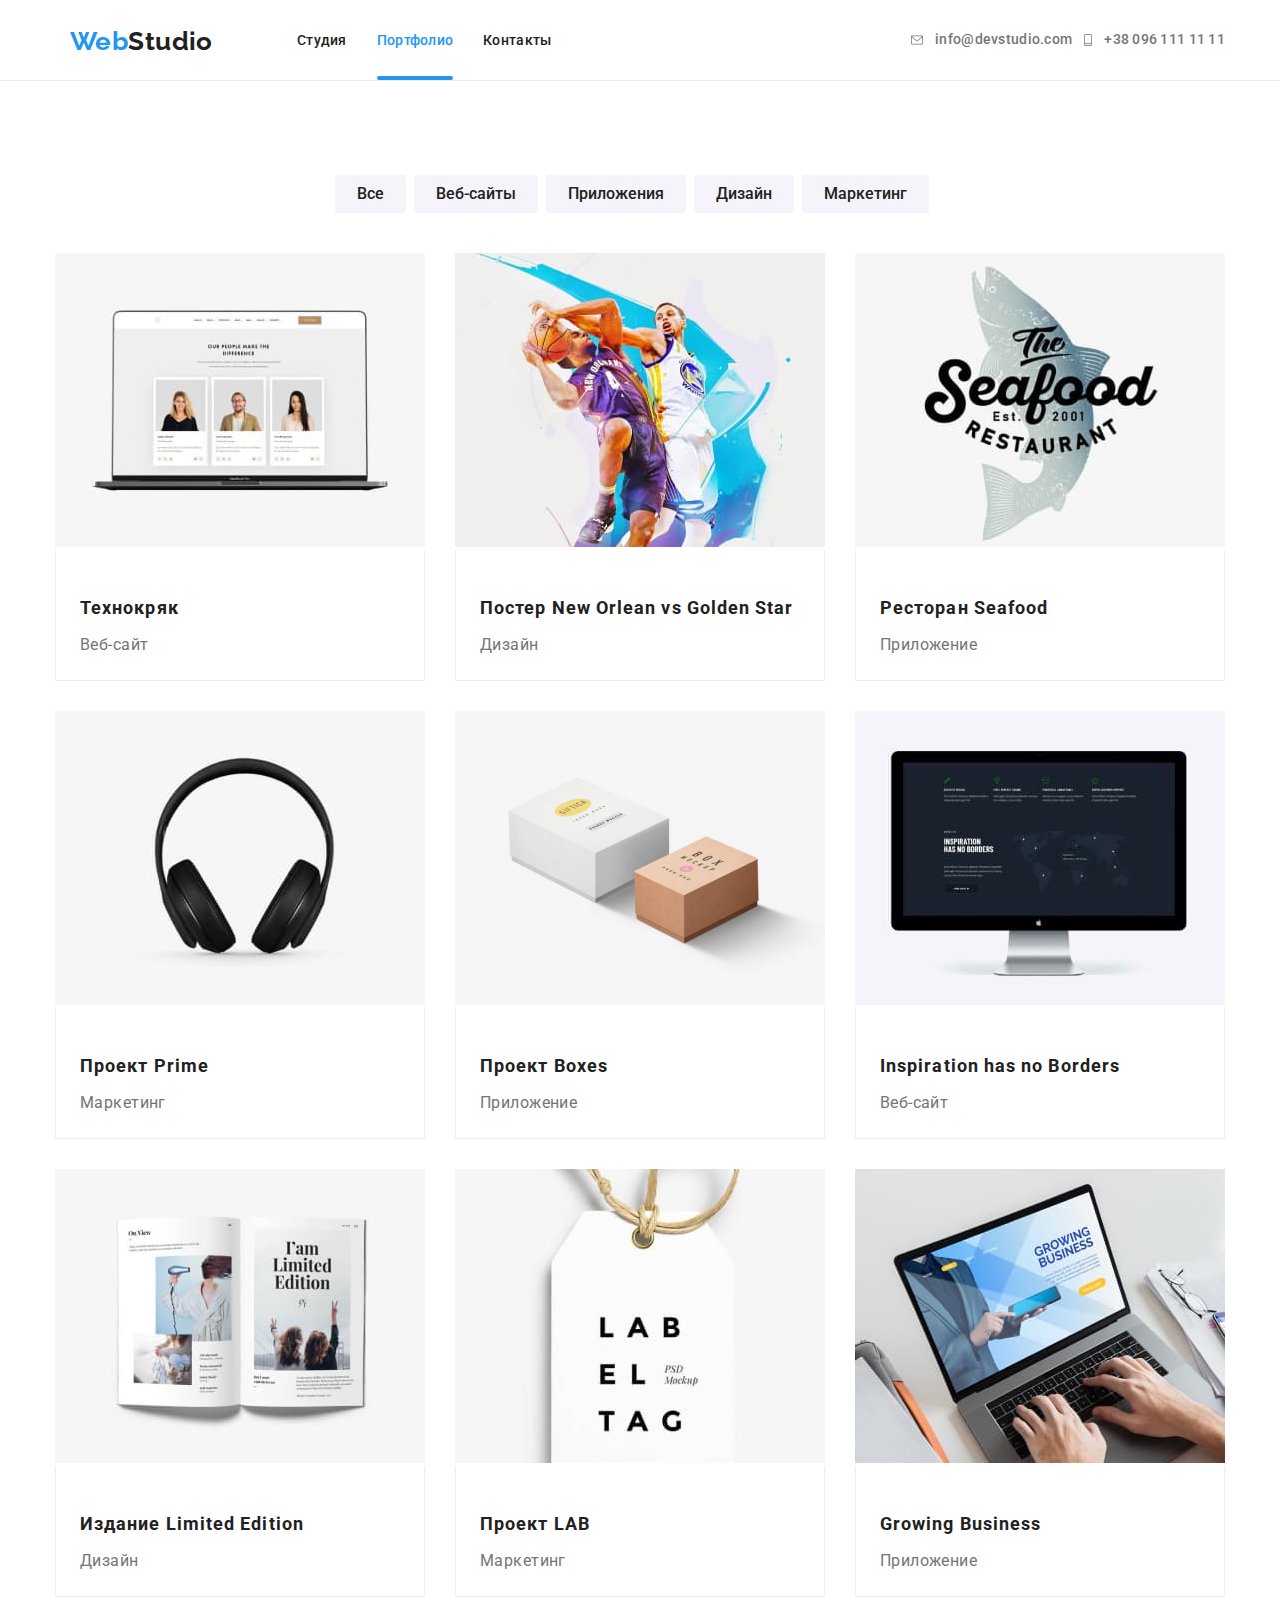
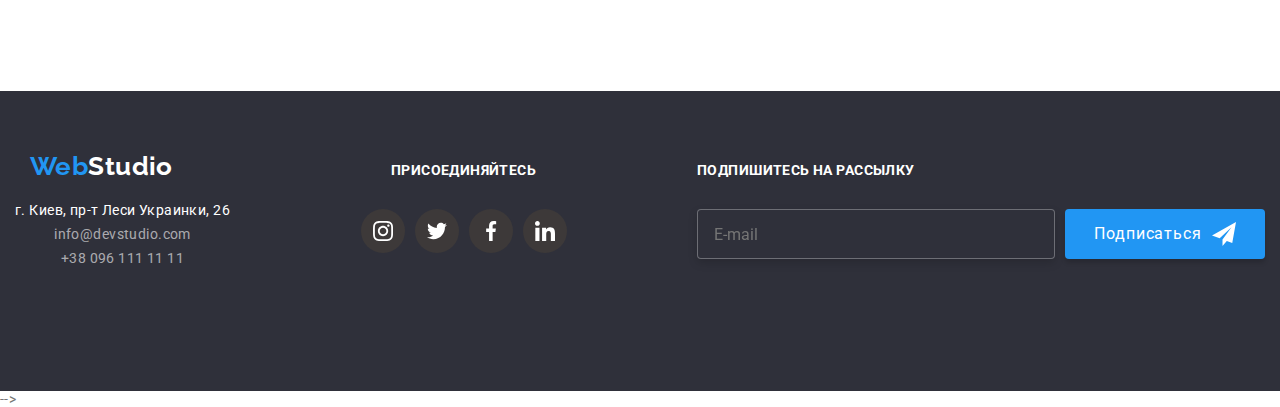
==== commit 66a8ddc0: "8 дз отправка" ====
--- a/portfolio.html
+++ b/portfolio.html
@@ -38,9 +38,9 @@
               info@devstudio.com</a
             >
           </li>
-          <li class="menu__item">
+          <li class="menu__item menu__item--margin">
             <a class="menu__contact-link link" href="tel:+380961111111">
-              <svg class="menu__header-icon" width="16" height="12">
+              <svg class="menu__header-icon menu__header-icon--size" width="12" height="16">
                 <use href="./images/icons.svg#icon-mobile-2"></use>
               </svg>
               +38 096 111 11 11</a
@@ -53,40 +53,51 @@
           </svg>
         </button>
       </div>
-      <div class="mob-menu">
-        <button type="button" class="menu-close-btn">
-          <svg class="menu-close-icon" width="40" height="40">
-            <use href="./images/icons.svg#icon-vector"></use>
-          </svg>
-        </button>
-        <ul class="mob-list list">
-          <li class="mob__item">
-            <a class="mob__link link current" href="./index.html">Студия</a>
-          </li>
-          <li class="mob__item">
-            <a class="mob__link link" href="./portfolio.html">Портфолио</a>
-          </li>
-          <li class="mob__item"><a class="mob__link link" href="">Контакты</a></li>
-        </ul>
-        <ul class="moby contacts__list list">
-          <li class="moby__item">
-            <a class="moby__contact-link link" href="mailto:info@devstudio.com">info@devstudio.com</a>
-          </li>
-          <li class="moby__item">
-            <a class="moby__contact-link link" href="tel:+380961111111">+38 096 111 11 11</a>
-        <ul class="messanger-list list">
-          <li class="messanger__item">
-            <a class="messanger__con-link link" href="">Instagram</a>
+      <div class="mob-menu is-hidden">
+        <div class="mob-menu_container">
+          <button type="button" class="menu-close-btn">
+            <svg class="menu-close-icon" width="40" height="40">
+              <use href="./images/icons.svg#icon-closemenu"></use>
+            </svg>
+          </button>
+          <ul class="mob-list list">
+            <li class="mob__item">
+              <a class="mob__link link" href="./index.html">Студия</a>
             </li>
-            <li class="messanger__item">
-            <a class="messanger__con-link link" href="">Twitter</a>
+            <li class="mob__item">
+              <a class="mob__link link current" href="./portfolio.html">Портфолио</a>
             </li>
-            <li class="messanger__item">
-            <a class="messanger__con-link link" href="">Facebook</a>
-            </li>
-            <li class="messanger__item">
-            <a class="messanger__con-link link" href="">LinkedIn</a>
-            </li>
+            <li class="mob__item"><a class="mob__link link" href="">Контакты</a></li>
+          </ul>
+          <div>
+            <ul class="moby list">
+              <li class="moby__item">
+                <a class="moby-contact__link link current" href="tel:+380961111111"
+                  >+38 096 111 11 11</a
+                >
+              </li>
+              <li class="moby__item moby__item--margin">
+                <a class="moby-contact__link link" href="mailto:info@devstudio.com"
+                  >info@devstudio.com</a
+                >
+              </li>
+            </ul>
+            <ul class="messanger-list list">
+              <li class="messanger__item">
+                <a class="messanger__con-link link" href="">Instagram</a>
+              </li>
+              <li class="messanger__item">
+                <a class="messanger__con-link link" href="">Twitter</a>
+              </li>
+              <li class="messanger__item">
+                <a class="messanger__con-link link" href="">Facebook</a>
+              </li>
+              <li class="messanger__item">
+                <a class="messanger__con-link link" href="">LinkedIn</a>
+              </li>
+            </ul>
+          </div>
+        </div>
       </div>
     </header>
         <main>
@@ -305,6 +316,7 @@
                 </form>
                </div>
         </footer>
+        <script src="./js/menu.js"></script>
 </body>
 
 </html> -->--- a/css/main.min.css
+++ b/css/main.min.css
@@ -1,2 +1,2 @@
-:root{--primary-text-color: #757575;--secondary-text-color: #212121;--primary-white-color: #ffffff;--accent-color: #2196F3;--secondary-font-family: "Raleway", sans-serif;--primary-font-family: "Roboto", sans-serif}body{font-family:var(--primary-font-family);color:var(--primary-text-color);background-color:var(--primay-white-color);font-size:14px;letter-spacing:0.03em}html{box-sizing:border-box}*,*::before,*::after{box-sizing:inherit}.link{list-style:none;padding-left:0;margin:0;text-decoration:none}.list{list-style:none;padding-left:0;margin:0;padding:0px}h1,h2,h3,h4,h5,h6,p{margin-top:0;margin-bottom:0px}.img{display:block;max-width:100%;height:auto}.section{padding:60px 0}@media screen and (min-width: 1200px){.section{padding:94px 0}}.adress{font-style:normal}.container{margin-left:auto;margin-right:auto;padding-left:15px;padding-right:15px;width:100%}@media screen and (min-width: 480px){.container{width:480px}}@media screen and (min-width: 768px){.container{width:768px}}@media screen and (min-width: 1200px){.container{width:1200px}}.hero-title{font-size:36px;line-height:1.16;text-align:center;color:var(--secondary-text-color)}.section-title{margin-bottom:30px;font-size:28px;line-height:1.16;text-align:center;color:var(--secondary-text-color)}@media screen and (min-width: 1200px){.section-title{margin-bottom:50px;font-size:36px}}.visually-hidden{position:absolute;width:1px;height:1px;margin:-1px;border:0;padding:0;white-space:nowrap;clip-path:inset(100%);clip:rect(0 0 0 0);overflow:hidden}.logo{font-family:var(--secondary-font-family);font-size:26px;line-height:1.19;color:var(--secondary-text-color);font-weight:700}.head__logo{margin-right:93px}@media screen and (min-width: 768px){.head__logo{width:134px;height:28px;margin-left:15px}}.head__accent{color:var(--accent-color)}.header{padding:10px 0}@media screen and (min-widht: 768px){.header{padding:20px 0}}.menu-list{display:flex;align-items:baseline}.menu__link,.menu__contact-link{font-weight:500;line-height:1.14;letter-spacing:0.02em;color:var(--secondary-text-color);transition-property:color;transition-duration:250ms;transition-timing-function:cubic-bezier(0.4, 0, 0.2, 1)}@media screen and (max-width: 767px){.menu__link,.menu__contact-link{display:none}}.menu__link:hover,.menu__link:focus,.menu__link .current,.menu__contact-link:hover,.menu__contact-link:focus,.menu__contact-link .current{color:var(--accent-color)}.menu__link.current{position:relative;margin-right:30px}.menu__link.current::after{position:absolute;content:'';width:100%;height:4px;background:var(--accent-color);border-radius:2px;display:block;bottom:0px}@media screen and (min-width: 768px) and (max-width: 1199px){.menu__item+.menu__item{margin-top:10px}}.menu__item+.menu__item{margin-right:30px}.header-nav.main{display:flex;align-items:center}@media screen and (min-width: 1200px){.menu,.contacts__list{display:flex;align-items:center}}.contacts__list{margin-left:auto}.header .container{display:flex;align-items:center}.menu__contact-link{color:var(--primary-text-color);margin-left:10px}@media screen and (min-width: 768px) and (max-width: 1199px){.menu__contact-link .menu__contact-link+.menu__contact-link{margin-top:10px}}.menu__item.list{padding:0px;margin-left:0px}.menu__header-icon{fill:currentColor;margin-right:7px}.mob-menu{position:fixed;z-index:1;top:0;left:0;background-color:#ffffff;width:100vw;height:100vh;padding-top:40px;padding-bottom:40px}.menu-close-btn{display:block;top:0;left:0;background-color:transparent;border:none}.menu-open-btn{margin-left:auto;background:transparent;border:none}.menu-open-icon{fill:#212121}.button{display:inline-block;border-radius:4px;padding:10px 32px;min-width:200px;border:1px solid transparent;align-items:center;margin-bottom:20px;background:var(--accent-color);color:var(--primary-white-color);cursor:pointer;letter-spacing:0.06em;font-size:16px;line-height:1.88}.hero{background:#2F303A;text-align:center;padding-top:118px;padding-bottom:118px;background-image:linear-gradient(rgba(47,48,58,0.4), rgba(47,48,58,0.4)),url(../images/people1.jpg);background-repeat:no-repeat;background-position:center;background-size:cover;max-width:1600px;margin:0 auto}@media screen and (min-width: 1200px){.hero{padding:200px 0px}}.hero-title{margin-top:0px;margin-bottom:30px;text-transform:uppercase;max-width:360px;margin-left:auto;margin-right:auto;font-size:26px;line-height:1.62;letter-spacing:0.06em;color:#ffffff}@media screen and (min-width: 1200px){.hero-title{font-size:44px;line-height:1.36;max-width:650px}}.backdrop{position:fixed;top:0;width:100vw;height:100vh;background-color:rgba(0,0,0,0.2);transition:opacity 320ms cubic-bezier(0.4, 0, 0.2, 1),visibility 250ms cubic-bezier(0.4, 0, 0.2, 1)}.modal{padding:40px;position:absolute;top:50%;left:50%;width:528px;min-height:581px;background:#ffffff;box-shadow:0px 1px 3px rgba(0,0,0,0.12),0px 1px 1px rgba(0,0,0,0.14),0px 2px 1px rgba(0,0,0,0.2);border-radius:4px;transform:translate(-50%, -50%) scale(1)}@media screen and (min-width: 470px), (max-widht: 1199px){.modal{width:450px;height:609px}}.is-hidden .modal{transform:translate(-50%, -50%) scale(0.8)}.modal-button-icon{display:flex;align-items:center;justify-content:center;width:30px;height:30px;border-radius:50%;background:#ffffff;border:1px solid rgba(0,0,0,0.1);position:absolute;top:8px;right:8px;cursor:pointer}.modal-button-icon:hover{fill:var(--accent-color)}.is-hidden{visibility:hidden;opacity:0;pointer-events:none}.modal-title{margin-bottom:12px;font-weight:700;font-size:20px;line-height:1.15;text-align:center;letter-spacing:0.03em;color:#212121}.modal-input{width:100%;height:40px;border:1px solid rgba(33,33,33,0.2);border-radius:4px;padding-left:41px;font-size:12px;cursor:pointer;outline:none}.modal-input:focus,.modal-input:hover{border-color:var(--accent-color)}.modal-field{margin-bottom:10px}.modal-lable{font-weight:400;font-size:12px;line-height:1.16;letter-spacing:0.01em;color:#757575;display:block;margin-bottom:4px}.modal-text{width:100%;height:138px;border:1px solid rgba(33,33,33,0.2);border-radius:4px;padding:12px;font-size:12px;resize:none;cursor:pointer;outline:none}.modal-text:hover,.modal-text:focus{border:1px solid #2196f3}.modal-field-wrap{position:relative}.modal-icon{position:absolute;left:11px;top:50%;transform:translateY(-50%)}.modal-input:focus+.modal-icon,.modal-input:hover+.modal-icon{fill:var(--accent-color)}.modal_input:focus+.modal-icon,.modal_input:hover+.modal-icon{fill:var(--accent-color)}.check-text{display:flex;align-items:center}.check-icon{fill:transparent}.modal-check:checked+.check-text .check-icon{fill:var(--primary-white-color)}.check-text span{margin-left:13px;width:16px;height:15px;border:2px solid #212121;border-radius:2px;margin-right:7px;display:flex;align-items:center;justify-content:center}.modal-check:checked+.check-text span{background-color:var(--accent-color);border:none}.modal-check:checked+.check-text .check-icon{fill:var(--primary-white-color)}.condition{position:relative;margin-right:8px;font-weight:400;font-size:14px;line-height:1.71;letter-spacing:0.03em;color:#757575}.conditionals{font-weight:400;font-size:14px;line-height:1.71;letter-spacing:0.03em;color:var(--accent-color)}.send-button{position:absolute;transform:translateX(42%) translateY(25%);border-radius:4px;padding:10px 32px;min-width:200px;height:50px;border:1px solid transparent;align-items:center;background:var(--accent-color);color:var(--primary-white-color);letter-spacing:0.06em;font-size:16px;line-height:1.88;cursor:pointer}.about-subtitle{margin-bottom:10px;margin-top:0px;font-size:14px;line-height:1.14;color:var(--secondary-text-color);font-weight:700;text-transform:uppercase;text-align:center}@media screen and (min-width: 768px){.about-subtitle{text-align:left}}.about-list{margin-top:0px;margin-bottom:-30px}@media screen and (min-width: 768px){.about-list{display:flex;flex-wrap:wrap;margin-left:-30px}}.about-description{line-height:1.71}.about-item{margin-bottom:30px}@media screen and (min-width: 768px){.about-item{flex-basis:calc(100% / 2 - 30px);margin-left:30px}}@media screen and (min-width: 1200px){.about-item{flex-basis:calc(100% / 4 - 30px)}}.about-soc-list{width:100%;height:120px;background-color:#F5F4FA;border-radius:4px;margin-bottom:30px;display:flex;align-items:center;justify-content:center}.work{padding-top:0px}@media screen and (max-width: 1199px){.work{position:absolute;width:1px;height:1px;margin:-1px;border:0;padding:0;white-space:nowrap;clip-path:inset(100%);clip:rect(0 0 0 0);overflow:hidden}}.work-list{align-items:center;justify-content:space-between}.work-fon{display:flex;align-items:center;justify-content:space-between}.work-item{position:relative;font-weight:700;font-size:14px;line-height:1.14;text-transform:uppercase;color:#FFFFFF}@media screen and (min-width: 1200px){.work-text{position:absolute;bottom:0;width:370px;height:70px;display:flex;align-items:center;justify-content:center;background:rgba(47,48,58,0.8)}}.team{margin-top:0px;margin-bottom:0px;background:#F5F4FA}.team-section{margin-top:0px;margin-bottom:50px}.team-subtitle{font-size:16px;line-height:1.18;letter-spacing:0.03em;font-weight:500;margin-bottom:10px;color:var(--secondary-text-color)}.team-list{align-items:center}@media screen and (min-width: 768px){.team-list{display:flex;flex-wrap:wrap;margin-left:-30px}}.team-item{background-color:var(--primary-white-color);box-shadow:0px 1px 3px rgba(0,0,0,0.12),0px 1px 1px rgba(0,0,0,0.14),0px 2px 1px rgba(0,0,0,0.2);border-radius:0px 0px 4px 4px;margin-bottom:30px}@media screen and (min-width: 768px){.team-item{flex-basis:calc(100% / 2 - 30px);margin-left:30px}}@media screen and (min-width: 1200px){.team-item{flex-basis:calc(100% / 4 - 30px)}}.thumb{padding:30px 32px;text-align:center}.team-soc-list{display:flex;justify-content:center}.team-soc-item{width:44px;height:44px;margin-top:16px}.team-soc-item+.team-soc-item{margin-left:10px}.team-soc-link{width:100%;height:100%;background-color:FFFFFF;display:flex;align-items:center;justify-content:center;border-radius:50%;transition-property:background-color;transition-duration:250ms;transition-timing-function:cubic-bezier(0.4, 0, 0.2, 1)}.team-soc-link:hover{background-color:var(--accent-color)}.team-soc-icon{fill:#AFB1B8}.team-soc-link:hover .team-soc-icon{fill:#F5F4FA}.customers{margin-top:0px;margin-bottom:0px;background-color:var(--primary-white-color)}.customers-list-item{display:flex;height:92px;flex-basis:calc(100% / 2 - 30px);margin-left:30px;margin-bottom:30px;border:1px solid #AFB1B8;border-radius:4px;outline:none}@media screen and (min-width: 768px){.customers-list-item{flex-basis:calc(100% / 3 - 30px);margin-left:30px}}@media screen and (min-width: 1200px){.customers-list-item{flex-basis:calc(100% / 6 - 30px)}}.customers-list-item+.customers-list-item{margin-left:30px}.customers-list-item:hover{color:var(--accent-color);border-color:1px solid var(--accent-color);border-radius:4px}.customers-list-link{width:100%;height:100%;background-color:#FFFFFF;display:flex;align-items:center;justify-content:center;border-radius:4px}.customers-list-icon{fill:#AFB1B8;transition-property:fill;transition-duration:250ms;transition-timing-function:cubic-bezier(0.4, 0, 0.2, 1)}.customers-list-item:hover .customers-list-icon{fill:var(--accent-color)}.customers-list{flex-wrap:wrap;display:flex;margin-left:-30px;margin-bottom:-30px}@media screen and (min-width: 1200px){.customers-list{display:flex;align-items:center;justify-content:space-between}}.portfolio-btn{font-family:'Roboto';font-weight:500;font-size:16px;line-height:1.62;background-color:#F5F4FA;border-radius:4px;color:var(--secondary-text-color);cursor:pointer;border:none;padding:6px 22px;transition-property:background-color, color;transition-duration:250ms;transition-timing-function:cubic-bezier(0.4, 0, 0.2, 1)}.portfolio-btn:hover,.portfolio-btn:focus,.portfolio-btn .current{background-color:var(--accent-color);color:var(--primary-white-color);box-shadow:0px 3px 1px rgba(0,0,0,0.1),0px 1px 2px rgba(0,0,0,0.08),0px 2px 2px rgba(0,0,0,0.12)}.portfolio-item{margin-right:8px;margin-top:15px}.btn-list{display:flex;flex-wrap:wrap;margin-bottom:40px;margin-left:-8px;margin-top:-15px}@media screen and (min-width: 768px){.btn-list{justify-content:center}}.card-list{display:flex;flex-wrap:wrap;margin-left:-8px}@media screen and (min-width: 768px){.card-list{margin:-15px}}.card-item{margin-bottom:30px;background-color:#ffffff;transition-property:box-shadow;transition-duration:250ms;transition-timing-function:cubic-bezier(0.4, 0, 0.2, 1)}@media screen and (min-width: 768px){.card-item{width:calc(100% / 2 - 30px);margin:15px}}@media screen and (min-width: 1200px){.card-item{margin:15px;width:calc(100% / 3 - 30px)}}.card-item:hover{box-shadow:0px 1px 1px rgba(0,0,0,0.12),0px 4px 4px rgba(0,0,0,0.06),1px 4px 6px rgba(0,0,0,0.16);cursor:pointer}.card-top{position:relative;overflow:hidden}.card-top:hover{box-shadow:0px 1px 1px rgba(0,0,0,0.12),0px 4px 4px rgba(0,0,0,0.06),1px 4px 6px rgba(0,0,0,0.16)}.card-top-text{position:absolute;width:100%;height:100%;top:0;left:0;font-size:18px;line-height:1.56;color:var(--primary-white-color);padding:63px 24px;background:rgba(33,150,243,0.9);transform:translateY(100%);transition:250ms}.card-item:hover .card-top-text{transform:translate(0)}.thumbs{padding:20px 24px;text-align:left;width:370px;border-left:1px solid #EEEEEE;border-right:1px solid #EEEEEE;border-bottom:1px solid #EEEEEE}.card-title{margin-top:20px;margin-bottom:0px;padding:0px;font-size:18px;line-height:2;letter-spacing:0.06em;color:var(--secondary-text-color)}.card-desc{margin-top:4px;margin-bottom:0px;padding:0px;font-size:16px;line-height:1.88;color:var(--primary-text-color)}.footer{background:#2F303A}.footer-flex{margin-bottom:60px}.footer-container{margin:auto;width:100%;padding:60px 15px;text-align:center;text-align:center}@media screen and (min-width: 768px) and (max-width: 1199px){.footer-container{display:flex;flex-wrap:wrap;justify-content:space-around;align-items:baseline}}@media screen and (min-width: 1200px){.footer-container{display:flex;align-items:baseline;justify-content:space-between}}.adress__item{margin-bottom:9px}.footer .logo{color:var(--primary-white-color);margin-right:0px;margin-bottom:20px;display:block}.footer-adress__link{font-size:14px;line-height:1.71;color:var(--primary-white-color)}.footer-item:not(:last-child){margin-bottom:10px}.contact__link{color:rgba(255,255,255,0.6);font-weight:400;line-height:1.71;padding:0px}.contact__link:hover,.contact__link:focus,.contact__link .current{color:var(--accent-color)}.soc__title{color:#ffffff;margin-bottom:20px;font-family:'Roboto';font-style:normal;font-weight:700;font-size:14px;line-height:1.14;letter-spacing:0.03em;text-transform:uppercase}.footer-soc__list{display:flex;justify-content:center;margin-top:20px;margin-bottom:60px}.footer-soc__item{width:44px;height:44px;margin-top:10px;border-radius:50%;background-color:#3d3939;display:flex;justify-content:center;align-items:center;padding:20px;transition-property:background-color;transition-duration:250ms;transition-timing-function:cubic-bezier(0.4, 0, 0.2, 1)}.footer-soc__item+.footer-soc__item{margin-left:10px}.footer-soc__item:hover{background-color:var(--accent-color)}.footer-soc__link{width:20px;height:20px;fill:#FFFFFF}.footer-soc__item:hover .footer-soc__icon{fill:#F5F4FA}@media screen and (min-width: 1200px){.form-footer{display:flex;justify-content:space-between}}.mailng__par{font-weight:700;font-size:14px;line-height:1.14;letter-spacing:0.03em;text-transform:uppercase;color:#ffffff;padding-bottom:20px;margin-bottom:10px}@media screen and (min-width: 1200px){.mailng__par{display:flex;justify-content:flex-start}}.footer-button__icon{width:24px;height:24px;fill:#ffffff;margin-left:10px}.footer__input{margin-right:10px;margin-bottom:20px;width:358px;height:50px;box-sizing:border-box;font-size:16px;line-height:1.25;padding-left:16px;border:1px solid rgba(255,255,255,0.3);filter:drop-shadow(0px 4px 4px rgba(0,0,0,0.15));border-radius:4px;background:#2f303a}@media screen and (min-width: 1200px){.footer__input{margin-bottom:0}}.footer__but{display:flex;flex-wrap:wrap;align-items:center;justify-content:center;margin:auto;width:200px;height:50px;background:#2196f3;box-shadow:0px 4px 4px rgba(0,0,0,0.15);border-radius:4px;border:#2196f3;font-size:16px;line-height:1.88;letter-spacing:0.06em;color:#ffffff}@media screen and (min-width: 1200px){.footer__but{margin:auto}}
+:root{--primary-text-color: #757575;--secondary-text-color: #212121;--primary-white-color: #ffffff;--accent-color: #2196F3;--secondary-font-family: "Raleway", sans-serif;--primary-font-family: "Roboto", sans-serif}body{font-family:var(--primary-font-family);color:var(--primary-text-color);background-color:var(--primay-white-color);font-size:14px;letter-spacing:0.03em}html{box-sizing:border-box}*,*::before,*::after{box-sizing:inherit}.link{list-style:none;padding-left:0;margin:0;text-decoration:none}.list{list-style:none;padding-left:0;margin:0;padding:0px}h1,h2,h3,h4,h5,h6,p{margin-top:0;margin-bottom:0px}.img{display:block;max-width:100%;height:auto}.section{padding:60px 0}@media screen and (min-width: 1200px){.section{padding:94px 0}}.adress{font-style:normal}.container{margin-left:auto;margin-right:auto;padding-left:15px;padding-right:15px;width:100%}@media screen and (min-width: 480px){.container{width:480px}}@media screen and (min-width: 768px){.container{width:768px}}@media screen and (min-width: 1200px){.container{width:1200px}}.hero-title{font-size:36px;line-height:1.16;text-align:center;color:var(--secondary-text-color)}.section-title{margin-bottom:30px;font-size:28px;line-height:1.16;text-align:center;color:var(--secondary-text-color)}@media screen and (min-width: 1200px){.section-title{margin-bottom:50px;font-size:36px}}.visually-hidden{position:absolute;width:1px;height:1px;margin:-1px;border:0;padding:0;white-space:nowrap;clip-path:inset(100%);clip:rect(0 0 0 0);overflow:hidden}.logo{font-family:var(--secondary-font-family);font-size:26px;line-height:1.19;color:var(--secondary-text-color);font-weight:700}.head__logo{margin-right:93px}@media screen and (min-width: 768px){.head__logo{width:134px;height:28px;margin-left:15px}}.head__accent{color:var(--accent-color)}.header{padding:10px 0;border-bottom:1px solid #ececec}@media screen and (min-width: 768px){.header{padding:21px 0}}@media screen and (min-width: 1200px){.header{padding:26px 0}}.menu-list{display:flex;align-items:baseline}.menu__link,.menu__contact-link{font-weight:500;line-height:1.14;letter-spacing:0.02em;color:var(--secondary-text-color);transition-property:color;transition-duration:250ms;transition-timing-function:cubic-bezier(0.4, 0, 0.2, 1)}@media screen and (max-width: 767px){.menu__link,.menu__contact-link{display:none}}.menu__link:hover,.menu__link:focus,.menu__link .current,.menu__contact-link:hover,.menu__contact-link:focus,.menu__contact-link .current{color:var(--accent-color)}.menu__link.current{position:relative;color:var(--accent-color)}@media screen and (min-width: 768px){.menu__link.current{padding-bottom:28px}}@media screen and (min-width: 1200px){.menu__link.current{padding-bottom:32px}}.menu__link.current::after{position:absolute;content:'';width:100%;height:4px;background:var(--accent-color);border-radius:2px;display:block;bottom:0px}@media screen and (min-width: 768px) and (max-width: 1199px){.menu__item+.menu__item{margin-top:10px}}.menu__item+.menu__item{margin-left:30px}.menu__item.menu__item--margin{margin-left:0}.header-nav.main{display:flex;align-items:center}@media screen and (min-width: 1200px){.menu,.contacts__list{display:flex;align-items:center}}.contacts__list{margin-left:auto}@media screen and (max-width: 767px){.contacts__list{display:none}}.header .container{display:flex;align-items:center}.menu__contact-link{display:flex;align-items:center;color:var(--primary-text-color);margin-left:10px}@media screen and (min-width: 768px) and (max-width: 1199px){.menu__contact-link{font-size:12px;line-height:1.17}.menu__contact-link .menu__contact-link+.menu__contact-link{margin-top:10px}}.menu__item.list{padding:0px;margin-left:0px}.menu__item{box-sizing:border-box}.menu__item .menu__header-icon{fill:currentColor;margin-right:10px}@media screen and (min-width: 768px) and (max-width: 1199px){.menu__item .menu__header-icon{width:14px;height:10px}}@media screen and (min-width: 768px) and (max-width: 1199px){.menu__header-icon.menu__header-icon--size{width:10px;height:14px}}.mob-menu{position:fixed;z-index:1;top:0;left:0;background-color:#ffffff;width:100%;height:100%;overflow:auto}.mob-menu_container{padding-top:48px;padding-bottom:48px;margin-left:40px;display:flex;flex-direction:column;justify-content:space-between;height:100%}.menu-close-btn{display:flex;align-items:center;justify-content:center;width:40px;height:40px;background:#ffffff;position:absolute;top:10px;right:15px;cursor:pointer;background-color:transparent;border:none}.menu-open-btn{margin-left:auto;background:transparent;border:none;height:40px}@media screen and (min-width: 768px){.menu-open-btn{display:none}}.menu-open-icon{fill:#212121}.mob__item:not(:last-child){margin-bottom:32px}.mob__link{font-weight:500;font-size:40px;line-height:1.17;text-align:center;letter-spacing:0.02em;color:#212121}.mob__link.current,.mob__link:hover,.mob__link:focus{color:var(--accent-color)}.moby-contact__link.current{font-weight:500;font-size:34px;line-height:1.17;letter-spacing:0.02em;color:#2196f3}.moby__item--margin{margin-bottom:10px;margin-top:32px}.moby-contact__link{font-weight:500;font-size:24px;line-height:1.16;letter-spacing:0.02em;color:#757575}.messanger-list{display:flex;align-items:baseline;margin-top:64px;flex-wrap:wrap}.messanger__item{font-weight:500;font-size:18px;line-height:calc(22 / 18);letter-spacing:0.02em}.messanger__item:not(:last-child){margin-right:10px;padding-right:10px;border-right:1px solid rgba(33,33,33,0.2)}.messanger__item .link{color:var(--accent-color)}.button{display:inline-block;border-radius:4px;padding:10px 32px;min-width:200px;border:1px solid transparent;align-items:center;margin-bottom:20px;background:var(--accent-color);color:var(--primary-white-color);cursor:pointer;letter-spacing:0.06em;font-size:16px;line-height:1.88}.hero{background:#2F303A;text-align:center;padding-top:118px;padding-bottom:118px;background-image:linear-gradient(rgba(47,48,58,0.4), rgba(47,48,58,0.4)),url(../images/people1.jpg);background-repeat:no-repeat;background-position:center;background-size:cover;max-width:1600px;margin:0 auto}@media screen and (min-width: 1200px){.hero{padding:200px 0px}}.hero-title{margin-top:0px;margin-bottom:30px;text-transform:uppercase;max-width:360px;margin-left:auto;margin-right:auto;font-size:26px;line-height:1.62;letter-spacing:0.06em;color:#ffffff}@media screen and (min-width: 1200px){.hero-title{font-size:44px;line-height:1.36;max-width:650px}}.backdrop{position:fixed;top:0;width:100%;height:100%;background-color:rgba(0,0,0,0.2);transition:opacity 320ms cubic-bezier(0.4, 0, 0.2, 1),visibility 250ms cubic-bezier(0.4, 0, 0.2, 1)}.modal{padding:40px;position:absolute;top:50%;left:50%;width:100%;min-height:581px;background:#ffffff;box-shadow:0px 1px 3px rgba(0,0,0,0.12),0px 1px 1px rgba(0,0,0,0.14),0px 2px 1px rgba(0,0,0,0.2);border-radius:4px;transform:translate(-50%, -50%) scale(1);z-index:100}@media screen and (min-width: 480px) and (max-width: 1199px){.modal{width:450px;height:609px}}@media screen and (min-width: 1200px){.modal{width:528px;height:581px}}.is-hidden .modal{transform:translate(-50%, -50%) scale(0.8)}.modal-button-icon{display:flex;align-items:center;justify-content:center;width:30px;height:30px;border-radius:50%;background:#ffffff;border:1px solid rgba(0,0,0,0.1);position:absolute;top:8px;right:8px;cursor:pointer}.modal-button-icon:hover{fill:var(--accent-color)}.is-hidden{visibility:hidden;opacity:0;pointer-events:none}.modal-title{margin-bottom:12px;font-weight:700;font-size:20px;line-height:1.15;text-align:center;letter-spacing:0.03em;color:#212121}.modal-input{width:100%;height:40px;border:1px solid rgba(33,33,33,0.2);border-radius:4px;padding-left:41px;font-size:12px;cursor:pointer;outline:none}.modal-input:focus,.modal-input:hover{border-color:var(--accent-color)}.modal-field{margin-bottom:10px}.modal-lable{font-weight:400;font-size:12px;line-height:1.16;letter-spacing:0.01em;color:#757575;display:block;margin-bottom:4px}.modal-text{width:100%;height:120px;border:1px solid rgba(33,33,33,0.2);border-radius:4px;padding:12px;font-size:12px;resize:none;cursor:pointer;outline:none}.modal-text:hover,.modal-text:focus{border:1px solid #2196f3}.modal-field-wrap{position:relative}.modal-icon{position:absolute;left:11px;top:50%;transform:translateY(-50%)}.modal-input:focus+.modal-icon,.modal-input:hover+.modal-icon{fill:var(--accent-color)}.modal_input:focus+.modal-icon,.modal_input:hover+.modal-icon{fill:var(--accent-color)}.check-text{display:flex;align-items:center;flex-wrap:wrap}.check-icon{fill:transparent}.modal-check:checked+.check-text .check-icon{fill:var(--primary-white-color)}.check-text span{width:16px;height:15px;border:2px solid #212121;border-radius:2px;margin-right:7px;display:flex;align-items:center;justify-content:center}.modal-check:checked+.check-text span{background-color:var(--accent-color);border:none}.modal-check:checked+.check-text .check-icon{fill:var(--primary-white-color)}.condition{position:relative;font-weight:400;font-size:12px;line-height:1.17;letter-spacing:0.03em;color:#757575}@media screen and (min-width: 1200px){.condition{font-weight:400;font-size:14px;line-height:1.71}}.conditionals{font-weight:400;font-size:12px;line-height:1.17;letter-spacing:0.03em;color:var(--accent-color)}@media screen and (min-width: 1200px){.conditionals{font-weight:400;font-size:14px;line-height:1.71}}.btn-container{display:flex;justify-content:center}.send-button{margin-top:30px;border-radius:4px;padding:10px 32px;min-width:200px;height:50px;border:1px solid transparent;align-items:center;background:var(--accent-color);color:var(--primary-white-color);letter-spacing:0.06em;font-size:16px;line-height:1.88;cursor:pointer}.about-subtitle{margin-bottom:10px;margin-top:0px;font-size:14px;line-height:1.14;color:var(--secondary-text-color);font-weight:700;text-transform:uppercase;text-align:center}@media screen and (min-width: 768px){.about-subtitle{text-align:left}}.about-list{margin-top:0px;margin-bottom:-30px}@media screen and (min-width: 768px){.about-list{display:flex;flex-wrap:wrap;margin-left:-30px}}.about-description{line-height:1.71}.about-item{margin-bottom:30px}@media screen and (min-width: 768px){.about-item{flex-basis:calc(100% / 2 - 30px);margin-left:30px}}@media screen and (min-width: 1200px){.about-item{flex-basis:calc(100% / 4 - 30px)}}.about-soc-list{width:100%;height:120px;background-color:#F5F4FA;border-radius:4px;margin-bottom:30px;display:flex;align-items:center;justify-content:center}.work{padding-top:0px}@media screen and (max-width: 1199px){.work{position:absolute;width:1px;height:1px;margin:-1px;border:0;padding:0;white-space:nowrap;clip-path:inset(100%);clip:rect(0 0 0 0);overflow:hidden}}.work-list{align-items:center;justify-content:space-between}.work-fon{display:flex;align-items:center;justify-content:space-between}.work-item{position:relative;font-weight:700;font-size:14px;line-height:1.14;text-transform:uppercase;color:#FFFFFF}@media screen and (min-width: 1200px){.work-text{position:absolute;bottom:0;width:370px;height:70px;display:flex;align-items:center;justify-content:center;background:rgba(47,48,58,0.8)}}.team{margin-top:0px;margin-bottom:0px;background:#F5F4FA}.team-section{margin-top:0px;margin-bottom:50px}.team-subtitle{font-size:16px;line-height:1.18;letter-spacing:0.03em;font-weight:500;margin-bottom:10px;color:var(--secondary-text-color)}.team-list{align-items:center}@media screen and (min-width: 768px){.team-list{display:flex;flex-wrap:wrap;margin-left:-30px}}.team-item{background-color:var(--primary-white-color);box-shadow:0px 1px 3px rgba(0,0,0,0.12),0px 1px 1px rgba(0,0,0,0.14),0px 2px 1px rgba(0,0,0,0.2);border-radius:0px 0px 4px 4px;margin-bottom:30px}@media screen and (min-width: 768px){.team-item{flex-basis:calc(100% / 2 - 30px);margin-left:30px}}@media screen and (min-width: 1200px){.team-item{flex-basis:calc(100% / 4 - 30px)}}.thumb{padding:30px 32px;text-align:center}.team-soc-list{display:flex;justify-content:center}.team-soc-item{width:44px;height:44px;margin-top:16px}.team-soc-item+.team-soc-item{margin-left:10px}.team-soc-link{width:100%;height:100%;background-color:FFFFFF;display:flex;align-items:center;justify-content:center;border-radius:50%;transition-property:background-color;transition-duration:250ms;transition-timing-function:cubic-bezier(0.4, 0, 0.2, 1)}.team-soc-link:hover{background-color:var(--accent-color)}.team-soc-icon{fill:#AFB1B8}.team-soc-link:hover .team-soc-icon{fill:#F5F4FA}.customers{margin-top:0px;margin-bottom:0px;background-color:var(--primary-white-color)}.customers-list-item{display:flex;height:92px;flex-basis:calc(100% / 2 - 30px);margin-left:30px;margin-bottom:30px;border:1px solid #AFB1B8;border-radius:4px;outline:none}@media screen and (min-width: 768px){.customers-list-item{flex-basis:calc(100% / 3 - 30px);margin-left:30px}}@media screen and (min-width: 1200px){.customers-list-item{flex-basis:calc(100% / 6 - 30px)}}.customers-list-item+.customers-list-item{margin-left:30px}.customers-list-item:hover{color:var(--accent-color);border-color:1px solid var(--accent-color);border-radius:4px}.customers-list-link{width:100%;height:100%;background-color:#FFFFFF;display:flex;align-items:center;justify-content:center;border-radius:4px}.customers-list-icon{fill:#AFB1B8;transition-property:fill;transition-duration:250ms;transition-timing-function:cubic-bezier(0.4, 0, 0.2, 1)}.customers-list-item:hover .customers-list-icon{fill:var(--accent-color)}.customers-list{flex-wrap:wrap;display:flex;margin-left:-30px;margin-bottom:-30px}@media screen and (min-width: 1200px){.customers-list{display:flex;align-items:center;justify-content:space-between}}.portfolio-btn{font-family:'Roboto';font-weight:500;font-size:16px;line-height:1.62;background-color:#F5F4FA;border-radius:4px;color:var(--secondary-text-color);cursor:pointer;border:none;padding:6px 22px;transition-property:background-color, color;transition-duration:250ms;transition-timing-function:cubic-bezier(0.4, 0, 0.2, 1)}.portfolio-btn:hover,.portfolio-btn:focus,.portfolio-btn .current{background-color:var(--accent-color);color:var(--primary-white-color);box-shadow:0px 3px 1px rgba(0,0,0,0.1),0px 1px 2px rgba(0,0,0,0.08),0px 2px 2px rgba(0,0,0,0.12)}.portfolio-item{margin-right:8px;margin-top:15px}.btn-list{display:flex;flex-wrap:wrap;margin-bottom:40px;margin-left:-8px;margin-top:-15px}@media screen and (min-width: 768px){.btn-list{justify-content:center}}.card-list{display:flex;flex-wrap:wrap;margin-left:-8px}@media screen and (min-width: 768px){.card-list{margin:-15px}}.card-item{margin-bottom:30px;background-color:#ffffff;transition-property:box-shadow;transition-duration:250ms;transition-timing-function:cubic-bezier(0.4, 0, 0.2, 1)}@media screen and (min-width: 768px){.card-item{width:calc(100% / 2 - 30px);margin:15px}}@media screen and (min-width: 1200px){.card-item{margin:15px;width:calc(100% / 3 - 30px)}}.card-item:hover{box-shadow:0px 1px 1px rgba(0,0,0,0.12),0px 4px 4px rgba(0,0,0,0.06),1px 4px 6px rgba(0,0,0,0.16);cursor:pointer}.card-top{position:relative;overflow:hidden}.card-top:hover{box-shadow:0px 1px 1px rgba(0,0,0,0.12),0px 4px 4px rgba(0,0,0,0.06),1px 4px 6px rgba(0,0,0,0.16)}.card-top-text{position:absolute;width:100%;height:100%;top:0;left:0;font-size:18px;line-height:1.56;color:var(--primary-white-color);padding:63px 24px;background:rgba(33,150,243,0.9);transform:translateY(100%);transition:250ms}.card-item:hover .card-top-text{transform:translate(0)}.thumbs{padding:20px 24px;text-align:left;width:370px;border-left:1px solid #EEEEEE;border-right:1px solid #EEEEEE;border-bottom:1px solid #EEEEEE}.card-title{margin-top:20px;margin-bottom:0px;padding:0px;font-size:18px;line-height:2;letter-spacing:0.06em;color:var(--secondary-text-color)}.card-desc{margin-top:4px;margin-bottom:0px;padding:0px;font-size:16px;line-height:1.88;color:var(--primary-text-color)}.footer{background:#2F303A}.footer-flex{margin-bottom:60px}.footer-container{margin:auto;width:100%;padding:60px 15px;text-align:center;text-align:center}@media screen and (min-width: 768px) and (max-width: 1199px){.footer-container{display:flex;flex-wrap:wrap;justify-content:space-around;align-items:baseline}}@media screen and (min-width: 1200px){.footer-container{display:flex;align-items:baseline;justify-content:space-between}}.adress__item{margin-bottom:9px}.footer .logo{color:var(--primary-white-color);margin-right:0px;margin-bottom:20px;display:block}.footer-adress__link{font-size:14px;line-height:1.71;color:var(--primary-white-color)}.footer-item:not(:last-child){margin-bottom:10px}.contact__link{color:rgba(255,255,255,0.6);font-weight:400;line-height:1.71;padding:0px}.contact__link:hover,.contact__link:focus,.contact__link .current{color:var(--accent-color)}.soc__title{color:#ffffff;margin-bottom:20px;font-family:'Roboto';font-style:normal;font-weight:700;font-size:14px;line-height:1.14;letter-spacing:0.03em;text-transform:uppercase}.footer-soc__list{display:flex;justify-content:center;margin-top:20px;margin-bottom:60px}.footer-soc__item{width:44px;height:44px;margin-top:10px;border-radius:50%;background-color:#3d3939;display:flex;justify-content:center;align-items:center;padding:20px;transition-property:background-color;transition-duration:250ms;transition-timing-function:cubic-bezier(0.4, 0, 0.2, 1)}.footer-soc__item+.footer-soc__item{margin-left:10px}.footer-soc__item:hover{background-color:var(--accent-color)}.footer-soc__link{width:20px;height:20px;fill:#FFFFFF}.footer-soc__item:hover .footer-soc__icon{fill:#F5F4FA}@media screen and (min-width: 1200px){.form-footer{display:flex;justify-content:space-between}}.mailng__par{font-weight:700;font-size:14px;line-height:1.14;letter-spacing:0.03em;text-transform:uppercase;color:#ffffff;padding-bottom:20px;margin-bottom:10px}@media screen and (min-width: 1200px){.mailng__par{display:flex;justify-content:flex-start}}.footer-button__icon{width:24px;height:24px;fill:#ffffff;margin-left:10px}.footer__input{margin-right:10px;margin-bottom:20px;width:358px;height:50px;box-sizing:border-box;font-size:16px;line-height:1.25;padding-left:16px;border:1px solid rgba(255,255,255,0.3);filter:drop-shadow(0px 4px 4px rgba(0,0,0,0.15));border-radius:4px;background:#2f303a}@media screen and (min-width: 1200px){.footer__input{margin-bottom:0}}.footer__but{display:flex;flex-wrap:wrap;align-items:center;justify-content:center;margin:auto;width:200px;height:50px;background:#2196f3;box-shadow:0px 4px 4px rgba(0,0,0,0.15);border-radius:4px;border:#2196f3;font-size:16px;line-height:1.88;letter-spacing:0.06em;color:#ffffff}@media screen and (min-width: 1200px){.footer__but{margin:auto}}
 /*# sourceMappingURL=main.min.css.map */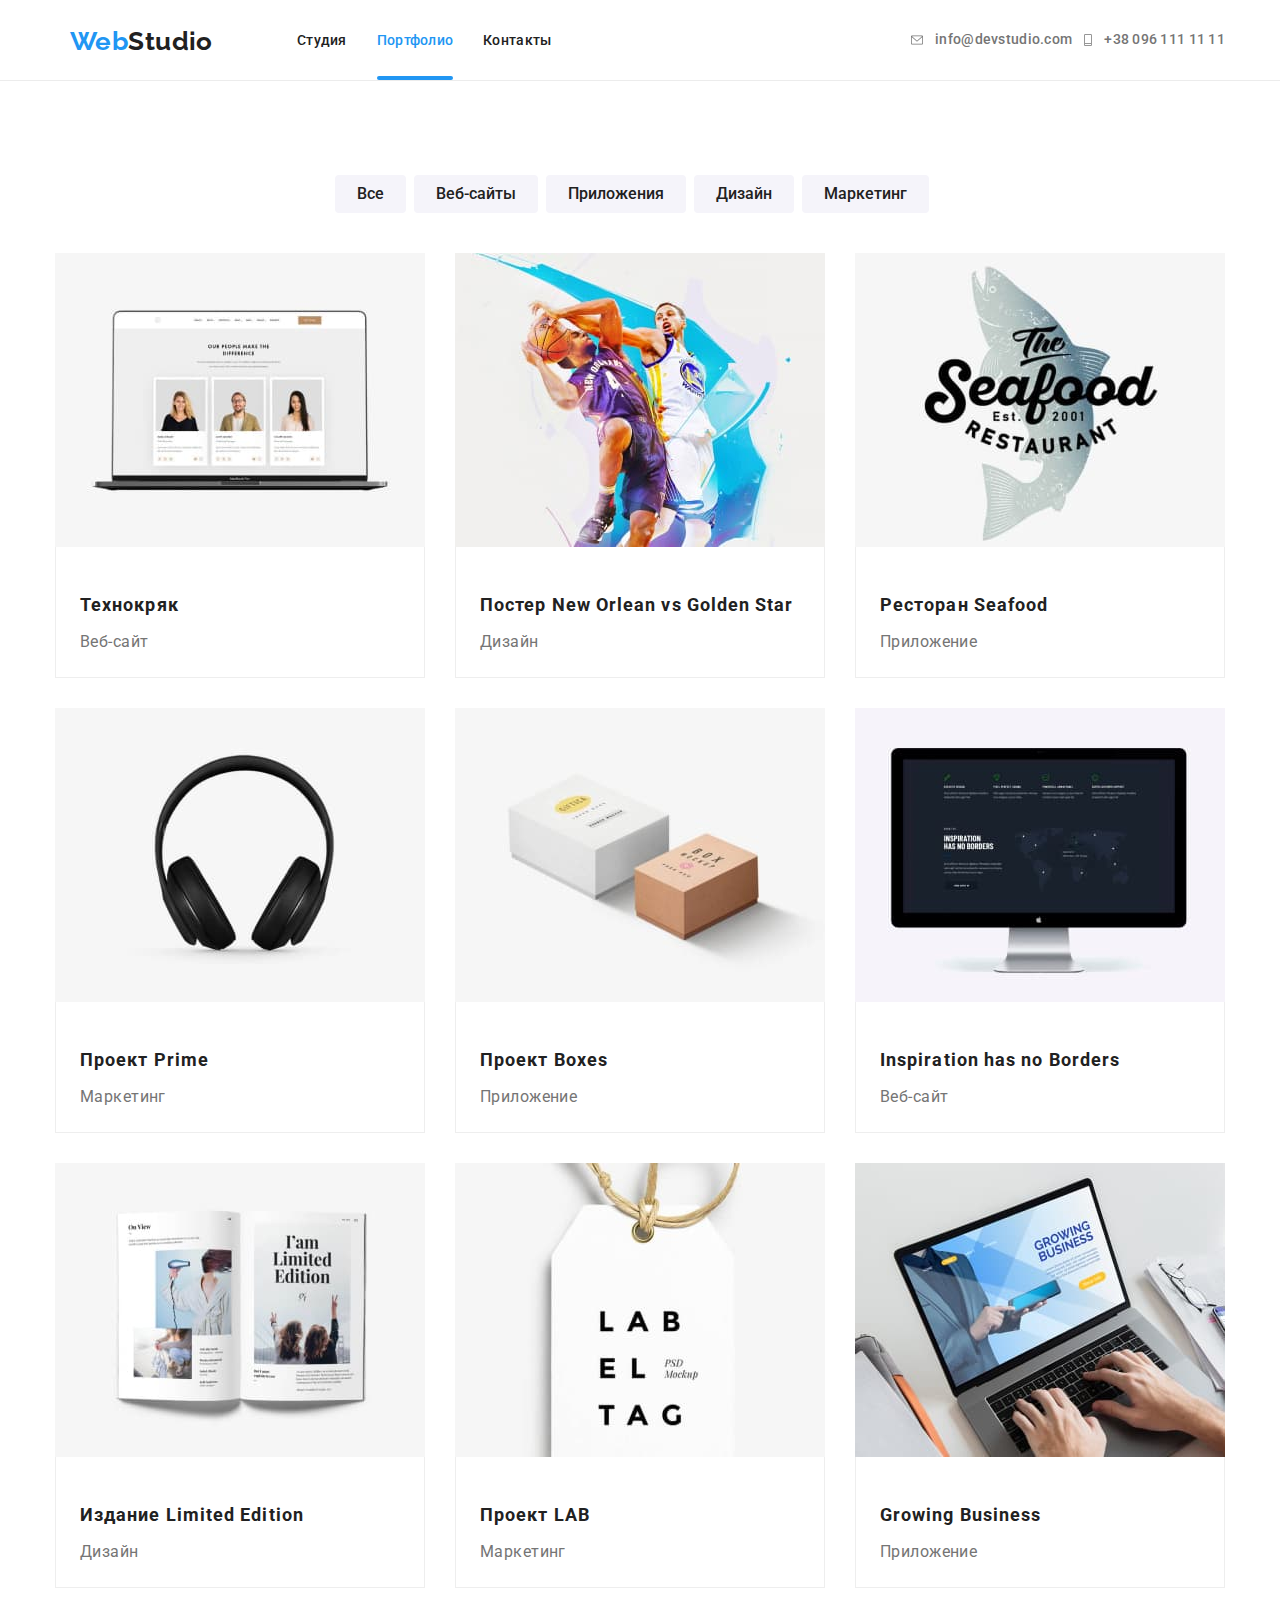
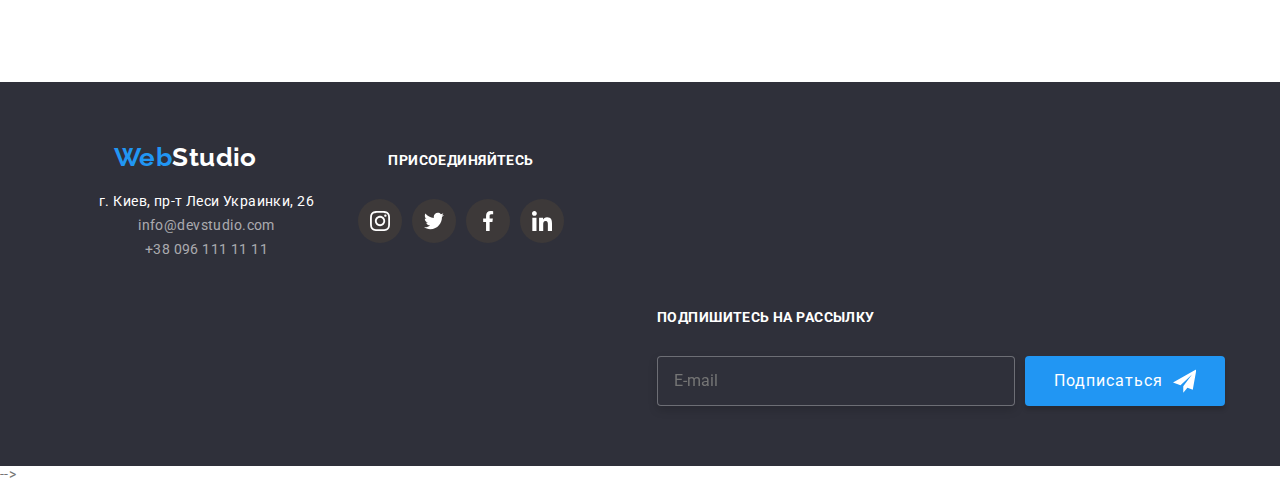
==== commit 14221ec6: "правки" ====
--- a/portfolio.html
+++ b/portfolio.html
@@ -115,7 +115,21 @@
                     <li class="card-item">
                         <a class="link" href="">
                             <div class="card-top">
-                        <img src="./images/portfolio/portfolio-1.jpg" alt="Веб-сайт" width="370" /></a>
+                         <picture>
+                            <source
+                                srcset="./images/portfolio/example_m_1.jpg 1x, ./images/portfolio/example_m_1@2x.jpg 2x"
+                                media="(max-width: 767px)"
+                            />
+                            <source
+                                srcset="./images/portfolio/example_t_1.jpg 1x, ./images/portfolio/example_t_1@2x.jpg 2x"
+                                media="(max-width: 1199px)"
+                            />
+                            <source
+                                srcset="./images/portfolio/example_1.jpg 1x, ./images/portfolio/example_1@2x.jpg 2x"
+                                media="(min-width: 1200px)"
+                            />
+                            <img src="./images/portfolio/example_1.jpg" alt="Пример работы"/>
+                        </picture>
                         <p class="card-top-text">
                             Ресурс предлагает комплексные предложения с разным уровнем 
                             функционала и сервисов. 
@@ -131,7 +145,21 @@
                     <li class="card-item">
                         <div class="card-top">
                         <a class="link" href="">
-                        <img src="./images/portfolio/portfolio-2.jpg" alt="Дизайн" width="370" /></a>
+                        <picture>
+                            <source
+                                srcset="./images/portfolio/example_m_2.jpg 1x, ./images/portfolio/example_m_2@2x.jpg 2x"
+                                media="(max-width: 767px)"
+                            />
+                            <source
+                                srcset="./images/portfolio/example_t_2.jpg 1x, ./images/portfolio/example_t_2@2x.jpg 2x"
+                                media="(max-width: 1199px)"
+                            />
+                            <source
+                                srcset="./images/portfolio/example_2.jpg 1x, ./images/portfolio/example_2@2x.jpg 2x"
+                                media="(min-width: 1200px)"
+                            />
+                            <img src="./images/portfolio/example_2.jpg" alt="Пример работы"/>
+                        </picture>
                         <p class="card-top-text">
                             Ресурс предлагает комплексные предложения с разным уровнем 
                             функционала и сервисов. 
@@ -147,7 +175,21 @@
                     <li class="card-item">
                         <div class="card-top">
                         <a class="link" href="">
-                        <img src="./images/portfolio/portfolio-3.jpg" alt="Приложение" width="370" /></a>
+                       <picture>
+                            <source
+                                srcset="./images/portfolio/example_m_3.jpg 1x, ./images/portfolio/example_m_3@2x.jpg 2x"
+                                media="(max-width: 767px)"
+                            />
+                            <source
+                                srcset="./images/portfolio/example_t_3.jpg 1x, ./images/portfolio/example_t_3@2x.jpg 2x"
+                                media="(max-width: 1199px)"
+                            />
+                            <source
+                                srcset="./images/portfolio/example_3.jpg 1x, ./images/portfolio/example_3@2x.jpg 2x"
+                                media="(min-width: 1200px)"
+                            />
+                            <img src="./images/portfolio/example_3.jpg" alt="Пример работы"/>
+                        </picture>
                         <p class="card-top-text">
                             Ресурс предлагает комплексные предложения с разным уровнем 
                             функционала и сервисов. 
@@ -162,7 +204,21 @@
                     <li class="card-item">
                         <div class="card-top">
                         <a class="link" href="">
-                        <img src="./images/portfolio/portfolio-4.jpg" alt="Маркетинг" width="370" /></a>
+                        <picture>
+                            <source
+                                srcset="./images/portfolio/example_m_4.jpg 1x, ./images/portfolio/example_m_4@2x.jpg 2x"
+                                media="(max-width: 767px)"
+                            />
+                            <source
+                                srcset="./images/portfolio/example_t_4.jpg 1x, ./images/portfolio/example_t_4@2x.jpg 2x"
+                                media="(max-width: 1199px)"
+                            />
+                            <source
+                                srcset="./images/portfolio/example_4.jpg 1x, ./images/portfolio/example_4@2x.jpg 2x"
+                                media="(min-width: 1200px)"
+                            />
+                            <img src="./images/portfolio/example_4.jpg" alt="Пример работы"/>
+                        </picture>
                         <p class="card-top-text">
                             Ресурс предлагает комплексные предложения с разным уровнем 
                             функционала и сервисов. 
@@ -177,7 +233,21 @@
                     <li class="card-item">
                         <div class="card-top">
                         <a class="link" href="">
-                        <img src="./images/portfolio/portfolio-5.jpg" alt="Приложение" width="370" /></a>
+                       <picture>
+                            <source
+                                srcset="./images/portfolio/example_m_5.jpg 1x, ./images/portfolio/example_m_5@2x.jpg 2x"
+                                media="(max-width: 767px)"
+                            />
+                            <source
+                                srcset="./images/portfolio/example_t_5.jpg 1x, ./images/portfolio/example_t_5@2x.jpg 2x"
+                                media="(max-width: 1199px)"
+                            />
+                            <source
+                                srcset="./images/portfolio/example_5.jpg 1x, ./images/portfolio/example_5@2x.jpg 2x"
+                                media="(min-width: 1200px)"
+                            />
+                            <img src="./images/portfolio/example_5.jpg" alt="Пример работы"/>
+                        </picture>
                         <p class="card-top-text">
                             Ресурс предлагает комплексные предложения с разным уровнем 
                             функционала и сервисов. 
@@ -192,7 +262,21 @@
                     <li class="card-item">
                         <div class="card-top">
                         <a class="link" href="">
-                        <img src="./images/portfolio/portfolio-6.jpg" alt="Веб-сайт" width="370" /></a>
+                        <picture>
+                            <source
+                                srcset="./images/portfolio/example_m_6.jpg 1x, ./images/portfolio/example_m_6@2x.jpg 2x"
+                                media="(max-width: 767px)"
+                            />
+                            <source
+                                srcset="./images/portfolio/example_t_6.jpg 1x, ./images/portfolio/example_t_6@2x.jpg 2x"
+                                media="(max-width: 1199px)"
+                            />
+                            <source
+                                srcset="./images/portfolio/example_6.jpg 1x, ./images/portfolio/example_6@2x.jpg 2x"
+                                media="(min-width: 1200px)"
+                            />
+                            <img src="./images/portfolio/example_6.jpg" alt="Пример работы"/>
+                        </picture>
                         <p class="card-top-text">
                             Ресурс предлагает комплексные предложения с разным уровнем 
                             функционала и сервисов. 
@@ -207,7 +291,21 @@
                     <li class="card-item">
                         <div class="card-top">
                         <a class="link" href="">
-                        <img src="./images/portfolio/portfolio-7.jpg" alt="Дизайн" width="370" /></a>
+                       <picture>
+                            <source
+                                srcset="./images/portfolio/example_m_7.jpg 1x, ./images/portfolio/example_m_7@2x.jpg 2x"
+                                media="(max-width: 767px)"
+                            />
+                            <source
+                                srcset="./images/portfolio/example_t_7.jpg 1x, ./images/portfolio/example_t_7@2x.jpg 2x"
+                                media="(max-width: 1199px)"
+                            />
+                            <source
+                                srcset="./images/portfolio/example_7.jpg 1x, ./images/portfolio/example_7@2x.jpg 2x"
+                                media="(min-width: 1200px)"
+                            />
+                            <img src="./images/portfolio/example_7.jpg" alt="Пример работы"/>
+                        </picture>
                         <p class="card-top-text">
                             Ресурс предлагает комплексные предложения с разным уровнем 
                             функционала и сервисов. 
@@ -222,7 +320,21 @@
                     <li class="card-item">
                         <div class="card-top">
                         <a class="link" href="">
-                        <img src="./images/portfolio/portfolio-8.jpg" alt="Маркетинг" width="370" /></a>
+                        <picture>
+                            <source
+                                srcset="./images/portfolio/example_m_8.jpg 1x, ./images/portfolio/example_m_8@2x.jpg 2x"
+                                media="(max-width: 767px)"
+                            />
+                            <source
+                                srcset="./images/portfolio/example_t_8.jpg 1x, ./images/portfolio/example_t_8@2x.jpg 2x"
+                                media="(max-width: 1199px)"
+                            />
+                            <source
+                                srcset="./images/portfolio/example_8.jpg 1x, ./images/portfolio/example_8@2x.jpg 2x"
+                                media="(min-width: 1200px)"
+                            />
+                            <img src="./images/portfolio/example_8.jpg" alt="Пример работы"/>
+                        </picture>
                         <p class="card-top-text">
                             Ресурс предлагает комплексные предложения с разным уровнем 
                             функционала и сервисов. 
@@ -237,7 +349,21 @@
                     <li class="card-item">
                         <div class="card-top">
                         <a class="link" href="">
-                        <img src="./images/portfolio/portfolio-9.jpg" alt="Приложение" width="370" /></a>
+                        <picture>
+                            <source
+                                srcset="./images/portfolio/example_m_9.jpg 1x, ./images/portfolio/example_m_9@2x.jpg 2x"
+                                media="(max-width: 767px)"
+                            />
+                            <source
+                                srcset="./images/portfolio/example_t_9.jpg 1x, ./images/portfolio/example_t_9@2x.jpg 2x"
+                                media="(max-width: 1199px)"
+                            />
+                            <source
+                                srcset="./images/portfolio/example_9.jpg 1x, ./images/portfolio/example_9@2x.jpg 2x"
+                                media="(min-width: 1200px)"
+                            />
+                            <img src="./images/portfolio/example_9.jpg" alt="Пример работы"/>
+                        </picture>
                         <p class="card-top-text">
                             Ресурс предлагает комплексные предложения с разным уровнем 
                             функционала и сервисов. 
@@ -253,69 +379,84 @@
                 </div>
             </section>
         </main>
-        <footer class="footer">
-    
-            <div class="footer-container">
-                <div class="footer-flex">
+   <footer class="footer">
+      <div class="footer-container">
+        <div class="footer__thumb">
+          <div class="footer-flex">
             <a class="logo head__logo link" href="/">
-                <span class="head__accent">Web</span>Studio</a>
-
+              <span class="head__accent">Web</span>Studio</a
+            >
             <ul class="footer-list list">
-                <li class="footer-adress__item">
-                    <a class="footer-adress__link link" href="https://goo.gl/maps/D3uRbkzvZpGUqhTm6" target="_blank" rel="noopener noreferrer">г. Киев, пр-т Леси Украинки, 26</a>
-                </li>
-                <li class="footer-adress__item">
-                    <a class="footer-adress contact__link link list" href="mailto:info@devstudio.com">info@devstudio.com</a>
-                </li>
-                <li class="footer-adress__item">
-                    <a class="footer-adress contact__link link list" href="tel:+380961111111">+38 096 111 11 11</a>
-                </li>
+              <li class="footer-adress__item">
+                <a
+                  class="footer-adress__link link"
+                  href="https://goo.gl/maps/D3uRbkzvZpGUqhTm6"
+                  target="_blank"
+                  rel="noopener noreferrer"
+                  >г. Киев, пр-т Леси Украинки, 26</a
+                >
+              </li>
+              <li class="footer-adress__item">
+                <a class="footer-adress contact__link link list" href="mailto:info@devstudio.com"
+                  >info@devstudio.com</a
+                >
+              </li>
+              <li class="footer-adress__item">
+                <a class="footer-adress contact__link link list" href="tel:+380961111111"
+                  >+38 096 111 11 11</a
+                >
+              </li>
             </ul>
-        </div>
-        <div class="footer-soc">
+          </div>
+          <div class="footer-soc">
             <h2 class="footer soc__title">присоединяйтесь</h2>
             <ul class="footer-soc__list list">
-                <li class="footer-soc__item">
-                    <a href="" class="footer-soc__link">
-                        <svg class="footer-soc__icon" width="20" height="20">
-                            <use href="./images/icons.svg#icon-instagram-1"></use> 
-                            </svg>
-                        </a> 
-                </li>
-                <li class="footer-soc__item">
-                    <a href="" class="footer-soc__link">
-                        <svg class="footer-soc__icon" width="20" height="20">
-                            <use href="./images/icons.svg#icon-twitter-2"></use> 
-                            </svg>
-                        </a>
-                </li>
-                <li class="footer-soc__item">
-                    <a href="" class="footer-soc__link">
-                        <svg class="footer-soc__icon" width="20" height="20">
-                            <use href="./images/icons.svg#icon-facebook-3"></use> 
-                            </svg>
-                        </a>
-                </li>
-                <li class="footer-soc__item">
-                    <a href="" class="footer-soc__link">
-                        <svg class="footer-soc__icon" width="20" height="20">
-                            <use href="./images/icons.svg#icon-linkedin-4"></use> 
-                            </svg>
-                        </a>
-                </li>
+              <li class="footer-soc__item">
+                <a href="" class="footer-soc__link">
+                  <svg class="footer-soc__icon" width="20" height="20">
+                    <use href="./images/icons.svg#icon-instagram-1"></use>
+                  </svg>
+                </a>
+              </li>
+              <li class="footer-soc__item">
+                <a href="" class="footer-soc__link">
+                  <svg class="footer-soc__icon" width="20" height="20">
+                    <use href="./images/icons.svg#icon-twitter-2"></use>
+                  </svg>
+                </a>
+              </li>
+              <li class="footer-soc__item">
+                <a href="" class="footer-soc__link">
+                  <svg class="footer-soc__icon" width="20" height="20">
+                    <use href="./images/icons.svg#icon-facebook-3"></use>
+                  </svg>
+                </a>
+              </li>
+              <li class="footer-soc__item">
+                <a href="" class="footer-soc__link">
+                  <svg class="footer-soc__icon" width="20" height="20">
+                    <use href="./images/icons.svg#icon-linkedin-4"></use>
+                  </svg>
+                </a>
+              </li>
             </ul>
+          </div>
         </div>
-        
-            <div class="footer-mailing">
-            <p class="footer mailng__par">Подпишитесь на рассылку</p>
-            <form class="form-footer">
-                <input type="email" class="form footer__input" name="user-name" placeholder="E-mail">
-                  <button class="form footer__but" type="submit">Подписаться <svg class="footer-button__icon" width="24" height="24"> 
-                    <use href="./images/icons.svg#icon-airbus"></use>
-                </svg> </button>
-                </form>
-               </div>
-        </footer>
+
+        <div class="footer-mailing">
+          <p class="footer mailng__par">Подпишитесь на рассылку</p>
+          <form class="form-footer">
+            <input type="email" class="form footer__input" name="user-name" placeholder="E-mail" />
+            <button class="form footer__but" type="submit">
+              Подписаться
+              <svg class="footer-button__icon" width="24" height="24">
+                <use href="./images/icons.svg#icon-airbus"></use>
+              </svg>
+            </button>
+          </form>
+        </div>
+      </div>
+    </footer>
         <script src="./js/menu.js"></script>
 </body>
 
--- a/css/main.min.css
+++ b/css/main.min.css
@@ -1,2 +1,2 @@
-:root{--primary-text-color: #757575;--secondary-text-color: #212121;--primary-white-color: #ffffff;--accent-color: #2196F3;--secondary-font-family: "Raleway", sans-serif;--primary-font-family: "Roboto", sans-serif}body{font-family:var(--primary-font-family);color:var(--primary-text-color);background-color:var(--primay-white-color);font-size:14px;letter-spacing:0.03em}html{box-sizing:border-box}*,*::before,*::after{box-sizing:inherit}.link{list-style:none;padding-left:0;margin:0;text-decoration:none}.list{list-style:none;padding-left:0;margin:0;padding:0px}h1,h2,h3,h4,h5,h6,p{margin-top:0;margin-bottom:0px}.img{display:block;max-width:100%;height:auto}.section{padding:60px 0}@media screen and (min-width: 1200px){.section{padding:94px 0}}.adress{font-style:normal}.container{margin-left:auto;margin-right:auto;padding-left:15px;padding-right:15px;width:100%}@media screen and (min-width: 480px){.container{width:480px}}@media screen and (min-width: 768px){.container{width:768px}}@media screen and (min-width: 1200px){.container{width:1200px}}.hero-title{font-size:36px;line-height:1.16;text-align:center;color:var(--secondary-text-color)}.section-title{margin-bottom:30px;font-size:28px;line-height:1.16;text-align:center;color:var(--secondary-text-color)}@media screen and (min-width: 1200px){.section-title{margin-bottom:50px;font-size:36px}}.visually-hidden{position:absolute;width:1px;height:1px;margin:-1px;border:0;padding:0;white-space:nowrap;clip-path:inset(100%);clip:rect(0 0 0 0);overflow:hidden}.logo{font-family:var(--secondary-font-family);font-size:26px;line-height:1.19;color:var(--secondary-text-color);font-weight:700}.head__logo{margin-right:93px}@media screen and (min-width: 768px){.head__logo{width:134px;height:28px;margin-left:15px}}.head__accent{color:var(--accent-color)}.header{padding:10px 0;border-bottom:1px solid #ececec}@media screen and (min-width: 768px){.header{padding:21px 0}}@media screen and (min-width: 1200px){.header{padding:26px 0}}.menu-list{display:flex;align-items:baseline}.menu__link,.menu__contact-link{font-weight:500;line-height:1.14;letter-spacing:0.02em;color:var(--secondary-text-color);transition-property:color;transition-duration:250ms;transition-timing-function:cubic-bezier(0.4, 0, 0.2, 1)}@media screen and (max-width: 767px){.menu__link,.menu__contact-link{display:none}}.menu__link:hover,.menu__link:focus,.menu__link .current,.menu__contact-link:hover,.menu__contact-link:focus,.menu__contact-link .current{color:var(--accent-color)}.menu__link.current{position:relative;color:var(--accent-color)}@media screen and (min-width: 768px){.menu__link.current{padding-bottom:28px}}@media screen and (min-width: 1200px){.menu__link.current{padding-bottom:32px}}.menu__link.current::after{position:absolute;content:'';width:100%;height:4px;background:var(--accent-color);border-radius:2px;display:block;bottom:0px}@media screen and (min-width: 768px) and (max-width: 1199px){.menu__item+.menu__item{margin-top:10px}}.menu__item+.menu__item{margin-left:30px}.menu__item.menu__item--margin{margin-left:0}.header-nav.main{display:flex;align-items:center}@media screen and (min-width: 1200px){.menu,.contacts__list{display:flex;align-items:center}}.contacts__list{margin-left:auto}@media screen and (max-width: 767px){.contacts__list{display:none}}.header .container{display:flex;align-items:center}.menu__contact-link{display:flex;align-items:center;color:var(--primary-text-color);margin-left:10px}@media screen and (min-width: 768px) and (max-width: 1199px){.menu__contact-link{font-size:12px;line-height:1.17}.menu__contact-link .menu__contact-link+.menu__contact-link{margin-top:10px}}.menu__item.list{padding:0px;margin-left:0px}.menu__item{box-sizing:border-box}.menu__item .menu__header-icon{fill:currentColor;margin-right:10px}@media screen and (min-width: 768px) and (max-width: 1199px){.menu__item .menu__header-icon{width:14px;height:10px}}@media screen and (min-width: 768px) and (max-width: 1199px){.menu__header-icon.menu__header-icon--size{width:10px;height:14px}}.mob-menu{position:fixed;z-index:1;top:0;left:0;background-color:#ffffff;width:100%;height:100%;overflow:auto}.mob-menu_container{padding-top:48px;padding-bottom:48px;margin-left:40px;display:flex;flex-direction:column;justify-content:space-between;height:100%}.menu-close-btn{display:flex;align-items:center;justify-content:center;width:40px;height:40px;background:#ffffff;position:absolute;top:10px;right:15px;cursor:pointer;background-color:transparent;border:none}.menu-open-btn{margin-left:auto;background:transparent;border:none;height:40px}@media screen and (min-width: 768px){.menu-open-btn{display:none}}.menu-open-icon{fill:#212121}.mob__item:not(:last-child){margin-bottom:32px}.mob__link{font-weight:500;font-size:40px;line-height:1.17;text-align:center;letter-spacing:0.02em;color:#212121}.mob__link.current,.mob__link:hover,.mob__link:focus{color:var(--accent-color)}.moby-contact__link.current{font-weight:500;font-size:34px;line-height:1.17;letter-spacing:0.02em;color:#2196f3}.moby__item--margin{margin-bottom:10px;margin-top:32px}.moby-contact__link{font-weight:500;font-size:24px;line-height:1.16;letter-spacing:0.02em;color:#757575}.messanger-list{display:flex;align-items:baseline;margin-top:64px;flex-wrap:wrap}.messanger__item{font-weight:500;font-size:18px;line-height:calc(22 / 18);letter-spacing:0.02em}.messanger__item:not(:last-child){margin-right:10px;padding-right:10px;border-right:1px solid rgba(33,33,33,0.2)}.messanger__item .link{color:var(--accent-color)}.button{display:inline-block;border-radius:4px;padding:10px 32px;min-width:200px;border:1px solid transparent;align-items:center;margin-bottom:20px;background:var(--accent-color);color:var(--primary-white-color);cursor:pointer;letter-spacing:0.06em;font-size:16px;line-height:1.88}.hero{background:#2F303A;text-align:center;padding-top:118px;padding-bottom:118px;background-image:linear-gradient(rgba(47,48,58,0.4), rgba(47,48,58,0.4)),url(../images/people1.jpg);background-repeat:no-repeat;background-position:center;background-size:cover;max-width:1600px;margin:0 auto}@media screen and (min-width: 1200px){.hero{padding:200px 0px}}.hero-title{margin-top:0px;margin-bottom:30px;text-transform:uppercase;max-width:360px;margin-left:auto;margin-right:auto;font-size:26px;line-height:1.62;letter-spacing:0.06em;color:#ffffff}@media screen and (min-width: 1200px){.hero-title{font-size:44px;line-height:1.36;max-width:650px}}.backdrop{position:fixed;top:0;width:100%;height:100%;background-color:rgba(0,0,0,0.2);transition:opacity 320ms cubic-bezier(0.4, 0, 0.2, 1),visibility 250ms cubic-bezier(0.4, 0, 0.2, 1)}.modal{padding:40px;position:absolute;top:50%;left:50%;width:100%;min-height:581px;background:#ffffff;box-shadow:0px 1px 3px rgba(0,0,0,0.12),0px 1px 1px rgba(0,0,0,0.14),0px 2px 1px rgba(0,0,0,0.2);border-radius:4px;transform:translate(-50%, -50%) scale(1);z-index:100}@media screen and (min-width: 480px) and (max-width: 1199px){.modal{width:450px;height:609px}}@media screen and (min-width: 1200px){.modal{width:528px;height:581px}}.is-hidden .modal{transform:translate(-50%, -50%) scale(0.8)}.modal-button-icon{display:flex;align-items:center;justify-content:center;width:30px;height:30px;border-radius:50%;background:#ffffff;border:1px solid rgba(0,0,0,0.1);position:absolute;top:8px;right:8px;cursor:pointer}.modal-button-icon:hover{fill:var(--accent-color)}.is-hidden{visibility:hidden;opacity:0;pointer-events:none}.modal-title{margin-bottom:12px;font-weight:700;font-size:20px;line-height:1.15;text-align:center;letter-spacing:0.03em;color:#212121}.modal-input{width:100%;height:40px;border:1px solid rgba(33,33,33,0.2);border-radius:4px;padding-left:41px;font-size:12px;cursor:pointer;outline:none}.modal-input:focus,.modal-input:hover{border-color:var(--accent-color)}.modal-field{margin-bottom:10px}.modal-lable{font-weight:400;font-size:12px;line-height:1.16;letter-spacing:0.01em;color:#757575;display:block;margin-bottom:4px}.modal-text{width:100%;height:120px;border:1px solid rgba(33,33,33,0.2);border-radius:4px;padding:12px;font-size:12px;resize:none;cursor:pointer;outline:none}.modal-text:hover,.modal-text:focus{border:1px solid #2196f3}.modal-field-wrap{position:relative}.modal-icon{position:absolute;left:11px;top:50%;transform:translateY(-50%)}.modal-input:focus+.modal-icon,.modal-input:hover+.modal-icon{fill:var(--accent-color)}.modal_input:focus+.modal-icon,.modal_input:hover+.modal-icon{fill:var(--accent-color)}.check-text{display:flex;align-items:center;flex-wrap:wrap}.check-icon{fill:transparent}.modal-check:checked+.check-text .check-icon{fill:var(--primary-white-color)}.check-text span{width:16px;height:15px;border:2px solid #212121;border-radius:2px;margin-right:7px;display:flex;align-items:center;justify-content:center}.modal-check:checked+.check-text span{background-color:var(--accent-color);border:none}.modal-check:checked+.check-text .check-icon{fill:var(--primary-white-color)}.condition{position:relative;font-weight:400;font-size:12px;line-height:1.17;letter-spacing:0.03em;color:#757575}@media screen and (min-width: 1200px){.condition{font-weight:400;font-size:14px;line-height:1.71}}.conditionals{font-weight:400;font-size:12px;line-height:1.17;letter-spacing:0.03em;color:var(--accent-color)}@media screen and (min-width: 1200px){.conditionals{font-weight:400;font-size:14px;line-height:1.71}}.btn-container{display:flex;justify-content:center}.send-button{margin-top:30px;border-radius:4px;padding:10px 32px;min-width:200px;height:50px;border:1px solid transparent;align-items:center;background:var(--accent-color);color:var(--primary-white-color);letter-spacing:0.06em;font-size:16px;line-height:1.88;cursor:pointer}.about-subtitle{margin-bottom:10px;margin-top:0px;font-size:14px;line-height:1.14;color:var(--secondary-text-color);font-weight:700;text-transform:uppercase;text-align:center}@media screen and (min-width: 768px){.about-subtitle{text-align:left}}.about-list{margin-top:0px;margin-bottom:-30px}@media screen and (min-width: 768px){.about-list{display:flex;flex-wrap:wrap;margin-left:-30px}}.about-description{line-height:1.71}.about-item{margin-bottom:30px}@media screen and (min-width: 768px){.about-item{flex-basis:calc(100% / 2 - 30px);margin-left:30px}}@media screen and (min-width: 1200px){.about-item{flex-basis:calc(100% / 4 - 30px)}}.about-soc-list{width:100%;height:120px;background-color:#F5F4FA;border-radius:4px;margin-bottom:30px;display:flex;align-items:center;justify-content:center}.work{padding-top:0px}@media screen and (max-width: 1199px){.work{position:absolute;width:1px;height:1px;margin:-1px;border:0;padding:0;white-space:nowrap;clip-path:inset(100%);clip:rect(0 0 0 0);overflow:hidden}}.work-list{align-items:center;justify-content:space-between}.work-fon{display:flex;align-items:center;justify-content:space-between}.work-item{position:relative;font-weight:700;font-size:14px;line-height:1.14;text-transform:uppercase;color:#FFFFFF}@media screen and (min-width: 1200px){.work-text{position:absolute;bottom:0;width:370px;height:70px;display:flex;align-items:center;justify-content:center;background:rgba(47,48,58,0.8)}}.team{margin-top:0px;margin-bottom:0px;background:#F5F4FA}.team-section{margin-top:0px;margin-bottom:50px}.team-subtitle{font-size:16px;line-height:1.18;letter-spacing:0.03em;font-weight:500;margin-bottom:10px;color:var(--secondary-text-color)}.team-list{align-items:center}@media screen and (min-width: 768px){.team-list{display:flex;flex-wrap:wrap;margin-left:-30px}}.team-item{background-color:var(--primary-white-color);box-shadow:0px 1px 3px rgba(0,0,0,0.12),0px 1px 1px rgba(0,0,0,0.14),0px 2px 1px rgba(0,0,0,0.2);border-radius:0px 0px 4px 4px;margin-bottom:30px}@media screen and (min-width: 768px){.team-item{flex-basis:calc(100% / 2 - 30px);margin-left:30px}}@media screen and (min-width: 1200px){.team-item{flex-basis:calc(100% / 4 - 30px)}}.thumb{padding:30px 32px;text-align:center}.team-soc-list{display:flex;justify-content:center}.team-soc-item{width:44px;height:44px;margin-top:16px}.team-soc-item+.team-soc-item{margin-left:10px}.team-soc-link{width:100%;height:100%;background-color:FFFFFF;display:flex;align-items:center;justify-content:center;border-radius:50%;transition-property:background-color;transition-duration:250ms;transition-timing-function:cubic-bezier(0.4, 0, 0.2, 1)}.team-soc-link:hover{background-color:var(--accent-color)}.team-soc-icon{fill:#AFB1B8}.team-soc-link:hover .team-soc-icon{fill:#F5F4FA}.customers{margin-top:0px;margin-bottom:0px;background-color:var(--primary-white-color)}.customers-list-item{display:flex;height:92px;flex-basis:calc(100% / 2 - 30px);margin-left:30px;margin-bottom:30px;border:1px solid #AFB1B8;border-radius:4px;outline:none}@media screen and (min-width: 768px){.customers-list-item{flex-basis:calc(100% / 3 - 30px);margin-left:30px}}@media screen and (min-width: 1200px){.customers-list-item{flex-basis:calc(100% / 6 - 30px)}}.customers-list-item+.customers-list-item{margin-left:30px}.customers-list-item:hover{color:var(--accent-color);border-color:1px solid var(--accent-color);border-radius:4px}.customers-list-link{width:100%;height:100%;background-color:#FFFFFF;display:flex;align-items:center;justify-content:center;border-radius:4px}.customers-list-icon{fill:#AFB1B8;transition-property:fill;transition-duration:250ms;transition-timing-function:cubic-bezier(0.4, 0, 0.2, 1)}.customers-list-item:hover .customers-list-icon{fill:var(--accent-color)}.customers-list{flex-wrap:wrap;display:flex;margin-left:-30px;margin-bottom:-30px}@media screen and (min-width: 1200px){.customers-list{display:flex;align-items:center;justify-content:space-between}}.portfolio-btn{font-family:'Roboto';font-weight:500;font-size:16px;line-height:1.62;background-color:#F5F4FA;border-radius:4px;color:var(--secondary-text-color);cursor:pointer;border:none;padding:6px 22px;transition-property:background-color, color;transition-duration:250ms;transition-timing-function:cubic-bezier(0.4, 0, 0.2, 1)}.portfolio-btn:hover,.portfolio-btn:focus,.portfolio-btn .current{background-color:var(--accent-color);color:var(--primary-white-color);box-shadow:0px 3px 1px rgba(0,0,0,0.1),0px 1px 2px rgba(0,0,0,0.08),0px 2px 2px rgba(0,0,0,0.12)}.portfolio-item{margin-right:8px;margin-top:15px}.btn-list{display:flex;flex-wrap:wrap;margin-bottom:40px;margin-left:-8px;margin-top:-15px}@media screen and (min-width: 768px){.btn-list{justify-content:center}}.card-list{display:flex;flex-wrap:wrap;margin-left:-8px}@media screen and (min-width: 768px){.card-list{margin:-15px}}.card-item{margin-bottom:30px;background-color:#ffffff;transition-property:box-shadow;transition-duration:250ms;transition-timing-function:cubic-bezier(0.4, 0, 0.2, 1)}@media screen and (min-width: 768px){.card-item{width:calc(100% / 2 - 30px);margin:15px}}@media screen and (min-width: 1200px){.card-item{margin:15px;width:calc(100% / 3 - 30px)}}.card-item:hover{box-shadow:0px 1px 1px rgba(0,0,0,0.12),0px 4px 4px rgba(0,0,0,0.06),1px 4px 6px rgba(0,0,0,0.16);cursor:pointer}.card-top{position:relative;overflow:hidden}.card-top:hover{box-shadow:0px 1px 1px rgba(0,0,0,0.12),0px 4px 4px rgba(0,0,0,0.06),1px 4px 6px rgba(0,0,0,0.16)}.card-top-text{position:absolute;width:100%;height:100%;top:0;left:0;font-size:18px;line-height:1.56;color:var(--primary-white-color);padding:63px 24px;background:rgba(33,150,243,0.9);transform:translateY(100%);transition:250ms}.card-item:hover .card-top-text{transform:translate(0)}.thumbs{padding:20px 24px;text-align:left;width:370px;border-left:1px solid #EEEEEE;border-right:1px solid #EEEEEE;border-bottom:1px solid #EEEEEE}.card-title{margin-top:20px;margin-bottom:0px;padding:0px;font-size:18px;line-height:2;letter-spacing:0.06em;color:var(--secondary-text-color)}.card-desc{margin-top:4px;margin-bottom:0px;padding:0px;font-size:16px;line-height:1.88;color:var(--primary-text-color)}.footer{background:#2F303A}.footer-flex{margin-bottom:60px}.footer-container{margin:auto;width:100%;padding:60px 15px;text-align:center;text-align:center}@media screen and (min-width: 768px) and (max-width: 1199px){.footer-container{display:flex;flex-wrap:wrap;justify-content:space-around;align-items:baseline}}@media screen and (min-width: 1200px){.footer-container{display:flex;align-items:baseline;justify-content:space-between}}.adress__item{margin-bottom:9px}.footer .logo{color:var(--primary-white-color);margin-right:0px;margin-bottom:20px;display:block}.footer-adress__link{font-size:14px;line-height:1.71;color:var(--primary-white-color)}.footer-item:not(:last-child){margin-bottom:10px}.contact__link{color:rgba(255,255,255,0.6);font-weight:400;line-height:1.71;padding:0px}.contact__link:hover,.contact__link:focus,.contact__link .current{color:var(--accent-color)}.soc__title{color:#ffffff;margin-bottom:20px;font-family:'Roboto';font-style:normal;font-weight:700;font-size:14px;line-height:1.14;letter-spacing:0.03em;text-transform:uppercase}.footer-soc__list{display:flex;justify-content:center;margin-top:20px;margin-bottom:60px}.footer-soc__item{width:44px;height:44px;margin-top:10px;border-radius:50%;background-color:#3d3939;display:flex;justify-content:center;align-items:center;padding:20px;transition-property:background-color;transition-duration:250ms;transition-timing-function:cubic-bezier(0.4, 0, 0.2, 1)}.footer-soc__item+.footer-soc__item{margin-left:10px}.footer-soc__item:hover{background-color:var(--accent-color)}.footer-soc__link{width:20px;height:20px;fill:#FFFFFF}.footer-soc__item:hover .footer-soc__icon{fill:#F5F4FA}@media screen and (min-width: 1200px){.form-footer{display:flex;justify-content:space-between}}.mailng__par{font-weight:700;font-size:14px;line-height:1.14;letter-spacing:0.03em;text-transform:uppercase;color:#ffffff;padding-bottom:20px;margin-bottom:10px}@media screen and (min-width: 1200px){.mailng__par{display:flex;justify-content:flex-start}}.footer-button__icon{width:24px;height:24px;fill:#ffffff;margin-left:10px}.footer__input{margin-right:10px;margin-bottom:20px;width:358px;height:50px;box-sizing:border-box;font-size:16px;line-height:1.25;padding-left:16px;border:1px solid rgba(255,255,255,0.3);filter:drop-shadow(0px 4px 4px rgba(0,0,0,0.15));border-radius:4px;background:#2f303a}@media screen and (min-width: 1200px){.footer__input{margin-bottom:0}}.footer__but{display:flex;flex-wrap:wrap;align-items:center;justify-content:center;margin:auto;width:200px;height:50px;background:#2196f3;box-shadow:0px 4px 4px rgba(0,0,0,0.15);border-radius:4px;border:#2196f3;font-size:16px;line-height:1.88;letter-spacing:0.06em;color:#ffffff}@media screen and (min-width: 1200px){.footer__but{margin:auto}}
+:root{--primary-text-color: #757575;--secondary-text-color: #212121;--primary-white-color: #ffffff;--accent-color: #2196F3;--secondary-font-family: "Raleway", sans-serif;--primary-font-family: "Roboto", sans-serif}body{font-family:var(--primary-font-family);color:var(--primary-text-color);background-color:var(--primay-white-color);font-size:14px;letter-spacing:0.03em}html{box-sizing:border-box}*,*::before,*::after{box-sizing:inherit}.link{list-style:none;padding-left:0;margin:0;text-decoration:none}.list{list-style:none;padding-left:0;margin:0;padding:0px}h1,h2,h3,h4,h5,h6,p{margin-top:0;margin-bottom:0px}img{display:block;max-width:100%;height:auto}.section{padding:60px 0}@media screen and (min-width: 1200px){.section{padding:94px 0}}.adress{font-style:normal}.container{margin-left:auto;margin-right:auto;padding-left:15px;padding-right:15px;width:100%;max-width:480px}@media screen and (min-width: 768px){.container{max-width:768px}}@media screen and (min-width: 1200px){.container{max-width:1200px}}.hero-title{font-size:36px;line-height:1.16;text-align:center;color:var(--secondary-text-color)}.section-title{margin-bottom:30px;font-size:28px;line-height:1.16;text-align:center;color:var(--secondary-text-color)}@media screen and (min-width: 1200px){.section-title{margin-bottom:50px;font-size:36px}}.visually-hidden{position:absolute;width:1px;height:1px;margin:-1px;border:0;padding:0;white-space:nowrap;clip-path:inset(100%);clip:rect(0 0 0 0);overflow:hidden}.logo{font-family:var(--secondary-font-family);font-size:26px;line-height:1.19;color:var(--secondary-text-color);font-weight:700}.head__logo{margin-right:93px}@media screen and (min-width: 768px){.head__logo{width:134px;height:28px;margin-left:15px}}.head__accent{color:var(--accent-color)}.header{padding:10px 0;border-bottom:1px solid #ececec}@media screen and (min-width: 768px){.header{padding:21px 0}}@media screen and (min-width: 1200px){.header{padding:26px 0}}.menu-list{display:flex;align-items:baseline}.menu__link,.menu__contact-link{font-weight:500;line-height:1.14;letter-spacing:0.02em;color:var(--secondary-text-color);transition-property:color;transition-duration:250ms;transition-timing-function:cubic-bezier(0.4, 0, 0.2, 1)}@media screen and (max-width: 767px){.menu__link,.menu__contact-link{display:none}}.menu__link:hover,.menu__link:focus,.menu__link .current,.menu__contact-link:hover,.menu__contact-link:focus,.menu__contact-link .current{color:var(--accent-color)}.menu__link.current{position:relative;color:var(--accent-color)}@media screen and (min-width: 768px){.menu__link.current{padding-bottom:28px}}@media screen and (min-width: 1200px){.menu__link.current{padding-bottom:32px}}.menu__link.current::after{position:absolute;content:'';width:100%;height:4px;background:var(--accent-color);border-radius:2px;display:block;bottom:0px}@media screen and (min-width: 768px) and (max-width: 1199px){.menu__item+.menu__item{margin-top:10px}}.menu__item+.menu__item{margin-left:30px}.menu__item.menu__item--margin{margin-left:0}.header-nav.main{display:flex;align-items:center}@media screen and (min-width: 1200px){.menu,.contacts__list{display:flex;align-items:center}}.contacts__list{margin-left:auto}@media screen and (max-width: 767px){.contacts__list{display:none}}.header .container{display:flex;align-items:center}.menu__contact-link{display:flex;align-items:center;color:var(--primary-text-color);margin-left:10px}@media screen and (min-width: 768px) and (max-width: 1199px){.menu__contact-link{font-size:12px;line-height:1.17}.menu__contact-link .menu__contact-link+.menu__contact-link{margin-top:10px}}.menu__item.list{padding:0px;margin-left:0px}.menu__item{box-sizing:border-box}.menu__item .menu__header-icon{fill:currentColor;margin-right:10px}@media screen and (min-width: 768px) and (max-width: 1199px){.menu__item .menu__header-icon{width:14px;height:10px}}@media screen and (min-width: 768px) and (max-width: 1199px){.menu__header-icon.menu__header-icon--size{width:10px;height:14px}}.mob-menu{position:fixed;z-index:1;top:0;left:0;background-color:#ffffff;width:100%;height:100%;overflow:auto}.mob-menu_container{padding-top:48px;padding-bottom:48px;margin-left:40px;display:flex;flex-direction:column;justify-content:space-between;height:100%}.menu-close-btn{display:flex;align-items:center;justify-content:center;width:40px;height:40px;background:#ffffff;position:absolute;top:10px;right:15px;cursor:pointer;background-color:transparent;border:none}.menu-open-btn{margin-left:auto;background:transparent;border:none;height:40px}@media screen and (min-width: 768px){.menu-open-btn{display:none}}.menu-open-icon{fill:#212121}.mob__item:not(:last-child){margin-bottom:32px}.mob__link{font-weight:500;font-size:40px;line-height:1.17;text-align:center;letter-spacing:0.02em;color:#212121}.mob__link.current,.mob__link:hover,.mob__link:focus{color:var(--accent-color)}.moby-contact__link.current{font-weight:500;font-size:34px;line-height:1.17;letter-spacing:0.02em;color:#2196f3}.moby__item--margin{margin-bottom:10px;margin-top:32px}.moby-contact__link{font-weight:500;font-size:24px;line-height:1.16;letter-spacing:0.02em;color:#757575}.messanger-list{display:flex;align-items:baseline;margin-top:64px;flex-wrap:wrap}.messanger__item{font-weight:500;font-size:18px;line-height:calc(22 / 18);letter-spacing:0.02em}.messanger__item:not(:last-child){margin-right:10px;padding-right:10px;border-right:1px solid rgba(33,33,33,0.2)}.messanger__item .link{color:var(--accent-color)}.button{display:inline-block;border-radius:4px;padding:10px 32px;min-width:200px;border:1px solid transparent;align-items:center;background:var(--accent-color);color:var(--primary-white-color);cursor:pointer;letter-spacing:0.06em;font-size:16px;line-height:1.88}.hero{background:#2f303a;text-align:center;padding-top:118px;padding-bottom:118px;background-repeat:no-repeat;background-position:center;max-width:480px;margin:0 auto;background-image:linear-gradient(rgba(47,48,58,0.4), rgba(47,48,58,0.4)),url(../images/bg_480.jpg);background-size:480px 400px}@media screen and (min-width: 1200px){.hero{padding:200px 0px}}@media (min-device-pixel-ratio: 2), (min-resolution: 192dpi), (min-resolution: 2dppx){.hero{background-image:linear-gradient(rgba(47,48,58,0.4), rgba(47,48,58,0.4)),url(../images/bg_480@2x.jpg)}}@media screen and (min-width: 481px){.hero{max-width:768px;background-image:linear-gradient(rgba(47,48,58,0.4), rgba(47,48,58,0.4)),url(../images/bg_768.jpg);background-size:768px 400px}}@media screen and (min-width: 481px) and (min-device-pixel-ratio: 2), screen and (min-width: 481px) and (min-resolution: 192dpi), screen and (min-width: 481px) and (min-resolution: 2dppx){.hero{background-image:linear-gradient(rgba(47,48,58,0.4), rgba(47,48,58,0.4)),url(../images/bg_768@2x.jpg)}}@media screen and (min-width: 481px) and (min-width: 769px){.hero{max-width:1600px;background-image:linear-gradient(rgba(47,48,58,0.4), rgba(47,48,58,0.4)),url(../images/bg_1200.jpg);background-size:1600px 600px}}@media screen and (min-width: 481px) and (min-width: 769px) and (min-device-pixel-ratio: 2), screen and (min-width: 481px) and (min-width: 769px) and (min-resolution: 192dpi), screen and (min-width: 481px) and (min-width: 769px) and (min-resolution: 2dppx){.hero{background-image:linear-gradient(rgba(47,48,58,0.4), rgba(47,48,58,0.4)),url(../images/bg_1200@2x.jpg)}}@media screen and (min-width: 481px) and (min-width: 1200px){.hero{padding:200px 0}}.hero-title{margin-top:0px;margin-bottom:30px;text-transform:uppercase;max-width:360px;margin-left:auto;margin-right:auto;font-size:26px;line-height:1.62;letter-spacing:0.06em;color:#ffffff}@media screen and (min-width: 1200px){.hero-title{font-size:44px;line-height:1.36;max-width:650px}}.backdrop{position:fixed;top:0;width:100%;height:100%;background-color:rgba(0,0,0,0.2);transition:opacity 320ms cubic-bezier(0.4, 0, 0.2, 1),visibility 250ms cubic-bezier(0.4, 0, 0.2, 1)}.modal{padding:40px;position:absolute;top:50%;left:50%;width:100%;min-height:581px;background:#ffffff;box-shadow:0px 1px 3px rgba(0,0,0,0.12),0px 1px 1px rgba(0,0,0,0.14),0px 2px 1px rgba(0,0,0,0.2);border-radius:4px;transform:translate(-50%, -50%) scale(1);z-index:100}@media screen and (min-width: 480px) and (max-width: 1199px){.modal{width:450px;height:609px}}@media screen and (min-width: 1200px){.modal{width:528px;height:581px}}.is-hidden .modal{transform:translate(-50%, -50%) scale(0.8)}.modal-button-icon{display:flex;align-items:center;justify-content:center;width:30px;height:30px;border-radius:50%;background:#ffffff;border:1px solid rgba(0,0,0,0.1);position:absolute;top:8px;right:8px;cursor:pointer}.modal-button-icon:hover{fill:var(--accent-color)}.is-hidden{visibility:hidden;opacity:0;pointer-events:none}.modal-title{margin-bottom:12px;font-weight:700;font-size:20px;line-height:1.15;text-align:center;letter-spacing:0.03em;color:#212121}.modal-input{width:100%;height:40px;border:1px solid rgba(33,33,33,0.2);border-radius:4px;padding-left:41px;font-size:12px;cursor:pointer;outline:none}.modal-input:focus,.modal-input:hover{border-color:var(--accent-color)}.modal-field{margin-bottom:10px}.modal-lable{font-weight:400;font-size:12px;line-height:1.16;letter-spacing:0.01em;color:#757575;display:block;margin-bottom:4px}.modal-text{width:100%;height:120px;border:1px solid rgba(33,33,33,0.2);border-radius:4px;padding:12px;font-size:12px;resize:none;cursor:pointer;outline:none}.modal-text:hover,.modal-text:focus{border:1px solid #2196f3}.modal-field-wrap{position:relative}.modal-icon{position:absolute;left:11px;top:50%;transform:translateY(-50%)}.modal-input:focus+.modal-icon,.modal-input:hover+.modal-icon{fill:var(--accent-color)}.modal_input:focus+.modal-icon,.modal_input:hover+.modal-icon{fill:var(--accent-color)}.check-text{display:flex;align-items:center;flex-wrap:wrap}.check-icon{fill:transparent}.modal-check:checked+.check-text .check-icon{fill:var(--primary-white-color)}.check-text span{width:16px;height:15px;border:2px solid #212121;border-radius:2px;margin-right:7px;display:flex;align-items:center;justify-content:center}.modal-check:checked+.check-text span{background-color:var(--accent-color);border:none}.modal-check:checked+.check-text .check-icon{fill:var(--primary-white-color)}.condition{position:relative;font-weight:400;font-size:12px;line-height:1.17;letter-spacing:0.03em;color:#757575}@media screen and (min-width: 1200px){.condition{font-weight:400;font-size:14px;line-height:1.71}}.conditionals{font-weight:400;font-size:12px;line-height:1.17;letter-spacing:0.03em;color:var(--accent-color)}@media screen and (min-width: 1200px){.conditionals{font-weight:400;font-size:14px;line-height:1.71}}.btn-container{display:flex;justify-content:center}.send-button{margin-top:30px;border-radius:4px;padding:10px 32px;min-width:200px;height:50px;border:1px solid transparent;align-items:center;background:var(--accent-color);color:var(--primary-white-color);letter-spacing:0.06em;font-size:16px;line-height:1.88;cursor:pointer}.about-subtitle{margin-bottom:10px;margin-top:0px;font-size:14px;line-height:1.14;color:var(--secondary-text-color);font-weight:700;text-transform:uppercase;text-align:center}@media screen and (min-width: 768px){.about-subtitle{text-align:left}}.about-list{margin-top:0px;margin-bottom:-30px}@media screen and (min-width: 768px){.about-list{display:flex;flex-wrap:wrap;margin-left:-30px}}.about-description{line-height:1.71}.about-item{margin-bottom:30px}@media screen and (min-width: 768px){.about-item{flex-basis:calc(100% / 2 - 30px);margin-left:30px}}@media screen and (min-width: 1200px){.about-item{flex-basis:calc(100% / 4 - 30px)}}.about-soc-list{width:100%;height:120px;background-color:#F5F4FA;border-radius:4px;margin-bottom:30px;display:flex;align-items:center;justify-content:center}.work{padding-top:0px}@media screen and (max-width: 1199px){.work{position:absolute;width:1px;height:1px;margin:-1px;border:0;padding:0;white-space:nowrap;clip-path:inset(100%);clip:rect(0 0 0 0);overflow:hidden}}.work-list{align-items:center;justify-content:space-between}.work-fon{display:flex;align-items:center;justify-content:space-between}.work-item{position:relative;font-weight:700;font-size:14px;line-height:1.14;text-transform:uppercase;color:#FFFFFF}@media screen and (min-width: 1200px){.work-text{position:absolute;bottom:0;width:370px;height:70px;display:flex;align-items:center;justify-content:center;background:rgba(47,48,58,0.8)}}.team{margin-top:0px;margin-bottom:0px;background:#f5f4fa}.team-section{margin-top:0px;margin-bottom:50px}.team-subtitle{font-size:16px;line-height:1.18;letter-spacing:0.03em;font-weight:500;margin-bottom:10px;color:var(--secondary-text-color)}.team-list{align-items:center}@media screen and (min-width: 768px){.team-list{display:flex;flex-wrap:wrap;margin-left:-30px}}.team-item{max-width:450px;background-color:var(--primary-white-color);box-shadow:0px 1px 3px rgba(0,0,0,0.12),0px 1px 1px rgba(0,0,0,0.14),0px 2px 1px rgba(0,0,0,0.2);border-radius:0px 0px 4px 4px;margin-bottom:30px}@media screen and (min-width: 768px){.team-item{margin-left:30px;width:354px}}@media screen and (min-width: 1200px){.team-item{width:270px}}.thumb{padding:30px 32px;text-align:center}.team-soc-list{display:flex;justify-content:center}.team-soc-item{width:44px;height:44px;margin-top:16px}.team-soc-item+.team-soc-item{margin-left:10px}.team-soc-link{width:100%;height:100%;background-color:FFFFFF;display:flex;align-items:center;justify-content:center;border-radius:50%;transition-property:background-color;transition-duration:250ms;transition-timing-function:cubic-bezier(0.4, 0, 0.2, 1)}.team-soc-link:hover{background-color:var(--accent-color)}.team-soc-icon{fill:#afb1b8}.team-soc-link:hover .team-soc-icon{fill:#f5f4fa}.customers{margin-top:0px;margin-bottom:0px;background-color:var(--primary-white-color)}.customers-list-item{display:flex;width:210px;height:92px;margin-left:30px;margin-bottom:30px;border:1px solid #afb1b8;border-radius:4px;outline:none}@media screen and (min-width: 768px){.customers-list-item{width:226px;margin-left:30px}}@media screen and (min-width: 1200px){.customers-list-item{width:170px}}.customers-list-item+.customers-list-item{margin-left:30px}.customers-list-item:hover{color:var(--accent-color);border-color:1px solid var(--accent-color);border-radius:4px}.customers-list-link{width:100%;height:100%;background-color:#ffffff;display:flex;align-items:center;justify-content:center;border-radius:4px}.customers-list-icon{width:106px;height:60px;fill:#afb1b8;transition-property:fill;transition-duration:250ms;transition-timing-function:cubic-bezier(0.4, 0, 0.2, 1)}.customers-list-item:hover .customers-list-icon{fill:var(--accent-color)}.customers-list{flex-wrap:wrap;display:flex;justify-content:center;margin-left:-30px;margin-bottom:-30px}@media screen and (min-width: 1200px){.customers-list{display:flex;align-items:center;justify-content:space-between}}.portfolio-btn{font-family:'Roboto';font-weight:500;font-size:16px;line-height:1.62;background-color:#f5f4fa;border-radius:4px;color:var(--secondary-text-color);cursor:pointer;border:none;padding:6px 22px;transition-property:background-color, color;transition-duration:250ms;transition-timing-function:cubic-bezier(0.4, 0, 0.2, 1)}.portfolio-btn:hover,.portfolio-btn:focus,.portfolio-btn .current{background-color:var(--accent-color);color:var(--primary-white-color);box-shadow:0px 3px 1px rgba(0,0,0,0.1),0px 1px 2px rgba(0,0,0,0.08),0px 2px 2px rgba(0,0,0,0.12)}.portfolio-item{margin-right:8px;margin-top:15px}.btn-list{display:flex;flex-wrap:wrap;margin-bottom:40px;margin-left:-8px;margin-top:-15px}@media screen and (min-width: 768px){.btn-list{justify-content:center}}.card-list{display:flex;flex-wrap:wrap;margin-left:-8px}@media screen and (min-width: 768px){.card-list{margin:-15px}}.card-item{max-width:450px;margin-bottom:30px;background-color:#ffffff;transition-property:box-shadow;transition-duration:250ms;transition-timing-function:cubic-bezier(0.4, 0, 0.2, 1)}@media screen and (min-width: 768px){.card-item{max-width:354px;margin:15px}}@media screen and (min-width: 1200px){.card-item{margin:15px;max-width:370px}}.card-item:hover{box-shadow:0px 1px 1px rgba(0,0,0,0.12),0px 4px 4px rgba(0,0,0,0.06),1px 4px 6px rgba(0,0,0,0.16);cursor:pointer}.card-top{position:relative;overflow:hidden}.card-top:hover{box-shadow:0px 1px 1px rgba(0,0,0,0.12),0px 4px 4px rgba(0,0,0,0.06),1px 4px 6px rgba(0,0,0,0.16)}.card-top-text{position:absolute;width:100%;height:100%;top:0;left:0;font-size:18px;line-height:1.56;color:var(--primary-white-color);padding:63px 24px;background:rgba(33,150,243,0.9);transform:translateY(100%);transition:250ms}.card-item:hover .card-top-text{transform:translate(0)}.thumbs{padding:20px 24px;text-align:left;width:370px;border-left:1px solid #EEEEEE;border-right:1px solid #EEEEEE;border-bottom:1px solid #EEEEEE}.card-title{margin-top:20px;margin-bottom:0px;padding:0px;font-size:18px;line-height:2;letter-spacing:0.06em;color:var(--secondary-text-color)}.card-desc{margin-top:4px;margin-bottom:0px;padding:0px;font-size:16px;line-height:1.88;color:var(--primary-text-color)}.footer{background:#2f303a}.footer-flex{margin-bottom:60px}.footer-container{margin:auto;max-width:480px;padding:60px 15px;text-align:center;text-align:center}@media screen and (min-width: 768px) and (max-width: 1199px){.footer-container{max-width:768px;display:flex;flex-wrap:wrap;justify-content:space-around;flex-direction:column}}@media screen and (min-width: 1200px){.footer-container{max-width:1200px;display:flex;align-items:baseline;justify-content:space-between}}.adress__item{margin-bottom:9px}.footer .logo{color:var(--primary-white-color);margin-right:0px;margin-bottom:20px;display:block}.footer-adress__link{font-size:14px;line-height:1.71;color:var(--primary-white-color)}.footer-item:not(:last-child){margin-bottom:10px}.contact__link{color:rgba(255,255,255,0.6);font-weight:400;line-height:1.71;padding:0px}.contact__link:hover,.contact__link:focus,.contact__link .current{color:var(--accent-color)}.soc__title{color:#ffffff;margin-bottom:20px;font-family:'Roboto';font-style:normal;font-weight:700;font-size:14px;line-height:1.14;letter-spacing:0.03em;text-transform:uppercase}.footer-soc__list{display:flex;justify-content:center;margin-top:20px;margin-bottom:60px}.footer-soc__item{width:44px;height:44px;margin-top:10px;border-radius:50%;background-color:#3d3939;display:flex;justify-content:center;align-items:center;padding:20px;transition-property:background-color;transition-duration:250ms;transition-timing-function:cubic-bezier(0.4, 0, 0.2, 1)}.footer-soc__item+.footer-soc__item{margin-left:10px}.footer-soc__item:hover{background-color:var(--accent-color)}.footer-soc__link{width:20px;height:20px;fill:#ffffff}.footer-soc__item:hover .footer-soc__icon{fill:#f5f4fa}@media screen and (min-width: 1200px){.form-footer{display:flex;justify-content:space-between}}.mailng__par{font-weight:700;font-size:14px;line-height:1.14;letter-spacing:0.03em;text-transform:uppercase;color:#ffffff;padding-bottom:20px;margin-bottom:10px}@media screen and (min-width: 1200px){.mailng__par{display:flex;justify-content:flex-start}}.footer-button__icon{width:24px;height:24px;fill:#ffffff;margin-left:10px}.footer__input{margin-bottom:20px;width:100%;max-width:358px;height:50px;box-sizing:border-box;font-size:16px;line-height:1.25;padding-left:16px;border:1px solid rgba(255,255,255,0.3);filter:drop-shadow(0px 4px 4px rgba(0,0,0,0.15));border-radius:4px;background:#2f303a}@media screen and (min-width: 1200px){.footer__input{margin-bottom:0;margin-right:10px;width:358px}}.footer__but{display:flex;align-items:center;justify-content:center;padding:0 29px;margin:auto;width:200px;height:50px;background:#2196f3;box-shadow:0px 4px 4px rgba(0,0,0,0.15);border-radius:4px;border:#2196f3;font-size:16px;line-height:1.88;letter-spacing:0.06em;color:#ffffff}@media screen and (min-width: 1200px){.footer__but{margin:auto}}.footer__thumb{flex-grow:1}@media screen and (min-width: 768px){.footer__thumb{display:flex;padding-left:61px;padding-right:74px;justify-content:space-between}}@media screen and (min-width: 1200px){.footer__thumb{padding-left:0;padding-right:93px}}@media screen and (min-width: 768px){.footer-soc{padding-top:11px}}
 /*# sourceMappingURL=main.min.css.map */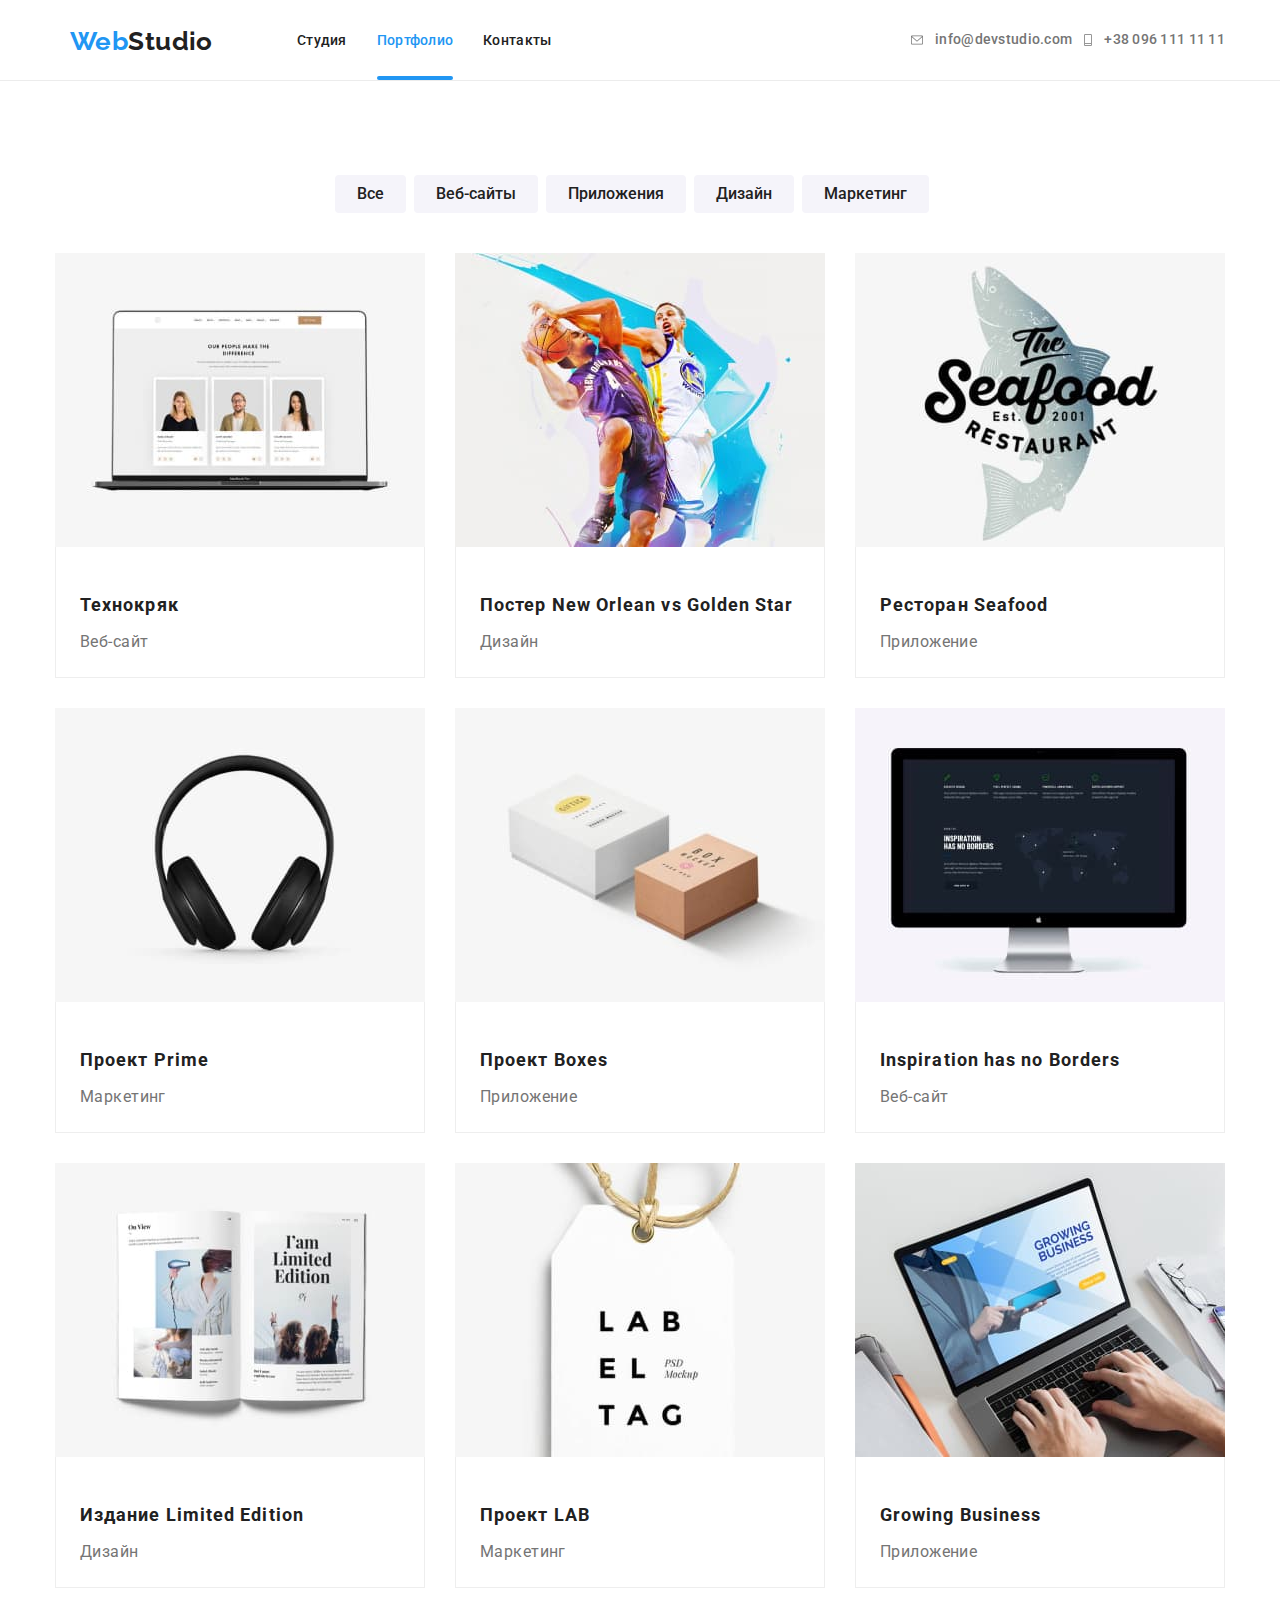
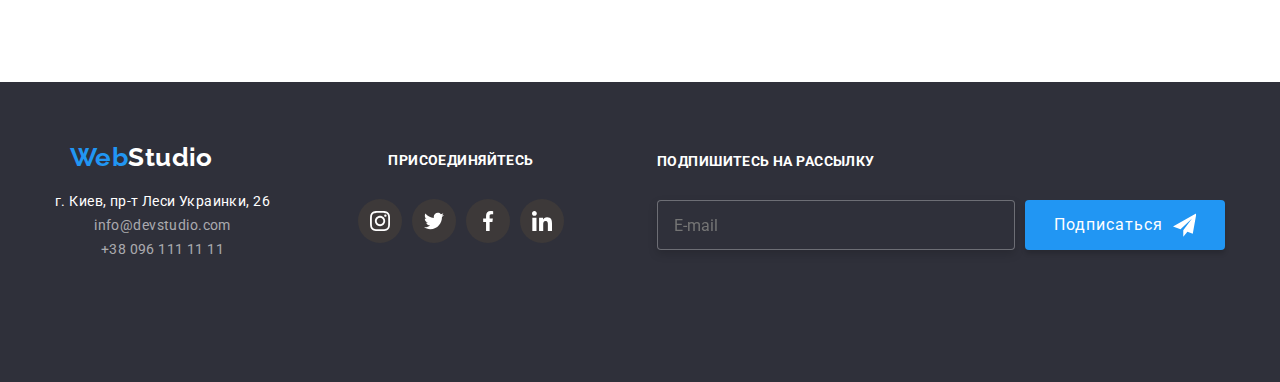
==== commit b2089c3a: "дз последнее правки8" ====
--- a/portfolio.html
+++ b/portfolio.html
@@ -1,16 +1,22 @@
 <!DOCTYPE html>
 <html lang="en">
-<head>
-    <meta charset="UTF-8">
-    <meta http-equiv="X-UA-Compatible" content="IE=edge">
-    <meta name="viewport" content="width=device-width, initial-scale=1.0">
+  <head>
+    <meta charset="UTF-8" />
+    <meta http-equiv="X-UA-Compatible" content="IE=edge" />
+    <meta name="viewport" content="width=device-width, initial-scale=1.0" />
     <title>portfolio</title>
-    <link href="https://fonts.googleapis.com/css2?family=Raleway:wght@700&family=Roboto:wght@400;500;700;900&display=swap" rel="stylesheet">
-    <link rel="stylesheet" href="https://cdnjs.cloudflare.com/ajax/libs/modern-normalize/1.1.0/modern-normalize.min.css">
+    <link
+      href="https://fonts.googleapis.com/css2?family=Raleway:wght@700&family=Roboto:wght@400;500;700;900&display=swap"
+      rel="stylesheet"
+    />
+    <link
+      rel="stylesheet"
+      href="https://cdnjs.cloudflare.com/ajax/libs/modern-normalize/1.1.0/modern-normalize.min.css"
+    />
     <!-- <link rel="stylesheet" href="css/style.css"> -->
-    <link rel="stylesheet" href="css/main.min.css">
-</head>
-<body>
+    <link rel="stylesheet" href="css/main.min.css" />
+  </head>
+  <body>
     <header class="header">
       <div class="container">
         <nav class="header-nav main">
@@ -100,286 +106,393 @@
         </div>
       </div>
     </header>
-        <main>
-            <section class="section portfolio">
-                <div class="container"> 
-                <h1 class="visually-hidden">Портфолио</h1>
-                <ul class="btn-list list">
-                    <li class="portfolio-item"><button class="portfolio-btn current" type="button">Все</button></li>
-                    <li class="portfolio-item"><button class="portfolio-btn" type="button">Веб-сайты</button></li>
-                    <li class="portfolio-item"><button class="portfolio-btn" type="button">Приложения</button></li>
-                    <li class="portfolio-item"><button class="portfolio-btn" type="button">Дизайн</button></li>
-                    <li class="portfolio-item"><button class="portfolio-btn" type="button">Маркетинг</button></li>
-                </ul>
-                <ul class="card-list list">
-                    <li class="card-item">
-                        <a class="link" href="">
-                            <div class="card-top">
-                         <picture>
-                            <source
-                                srcset="./images/portfolio/example_m_1.jpg 1x, ./images/portfolio/example_m_1@2x.jpg 2x"
-                                media="(max-width: 767px)"
-                            />
-                            <source
-                                srcset="./images/portfolio/example_t_1.jpg 1x, ./images/portfolio/example_t_1@2x.jpg 2x"
-                                media="(max-width: 1199px)"
-                            />
-                            <source
-                                srcset="./images/portfolio/example_1.jpg 1x, ./images/portfolio/example_1@2x.jpg 2x"
-                                media="(min-width: 1200px)"
-                            />
-                            <img src="./images/portfolio/example_1.jpg" alt="Пример работы"/>
-                        </picture>
-                        <p class="card-top-text">
-                            Ресурс предлагает комплексные предложения с разным уровнем 
-                            функционала и сервисов. 
-                            Все это позволит посетителю получить исчерпывающие сведения <br />о компании или частном лице.
-                        </p>
-                    </div> 
-                        <div class="thumbs">
-                        <h2 class="card-title">Технокряк</h2>
-                        <p class="card-desc">Веб-сайт</p>  
-                    </div>    
-                                    
-                    </li>
-                    <li class="card-item">
-                        <div class="card-top">
-                        <a class="link" href="">
-                        <picture>
-                            <source
-                                srcset="./images/portfolio/example_m_2.jpg 1x, ./images/portfolio/example_m_2@2x.jpg 2x"
-                                media="(max-width: 767px)"
-                            />
-                            <source
-                                srcset="./images/portfolio/example_t_2.jpg 1x, ./images/portfolio/example_t_2@2x.jpg 2x"
-                                media="(max-width: 1199px)"
-                            />
-                            <source
-                                srcset="./images/portfolio/example_2.jpg 1x, ./images/portfolio/example_2@2x.jpg 2x"
-                                media="(min-width: 1200px)"
-                            />
-                            <img src="./images/portfolio/example_2.jpg" alt="Пример работы"/>
-                        </picture>
-                        <p class="card-top-text">
-                            Ресурс предлагает комплексные предложения с разным уровнем 
-                            функционала и сервисов. 
-                            Все это позволит посетителю получить исчерпывающие сведения <br />о компании или частном лице.
-                        </p>
-                    </div> 
-                        <div class="thumbs">
-                        <h2 class="card-title">Постер New Orlean vs Golden Star</h2>
-                        <p class="card-desc">Дизайн</p>  
-                    </div>
-
-                    </li>
-                    <li class="card-item">
-                        <div class="card-top">
-                        <a class="link" href="">
-                       <picture>
-                            <source
-                                srcset="./images/portfolio/example_m_3.jpg 1x, ./images/portfolio/example_m_3@2x.jpg 2x"
-                                media="(max-width: 767px)"
-                            />
-                            <source
-                                srcset="./images/portfolio/example_t_3.jpg 1x, ./images/portfolio/example_t_3@2x.jpg 2x"
-                                media="(max-width: 1199px)"
-                            />
-                            <source
-                                srcset="./images/portfolio/example_3.jpg 1x, ./images/portfolio/example_3@2x.jpg 2x"
-                                media="(min-width: 1200px)"
-                            />
-                            <img src="./images/portfolio/example_3.jpg" alt="Пример работы"/>
-                        </picture>
-                        <p class="card-top-text">
-                            Ресурс предлагает комплексные предложения с разным уровнем 
-                            функционала и сервисов. 
-                            Все это позволит посетителю получить исчерпывающие сведения <br />о компании или частном лице.
-                        </p>
-                    </div> 
-                        <div class="thumbs">
-                        <h2 class="card-title">Ресторан Seafood</h2>
-                        <p class="card-desc">Приложение</p>  
-                    </div>
-                    </li>
-                    <li class="card-item">
-                        <div class="card-top">
-                        <a class="link" href="">
-                        <picture>
-                            <source
-                                srcset="./images/portfolio/example_m_4.jpg 1x, ./images/portfolio/example_m_4@2x.jpg 2x"
-                                media="(max-width: 767px)"
-                            />
-                            <source
-                                srcset="./images/portfolio/example_t_4.jpg 1x, ./images/portfolio/example_t_4@2x.jpg 2x"
-                                media="(max-width: 1199px)"
-                            />
-                            <source
-                                srcset="./images/portfolio/example_4.jpg 1x, ./images/portfolio/example_4@2x.jpg 2x"
-                                media="(min-width: 1200px)"
-                            />
-                            <img src="./images/portfolio/example_4.jpg" alt="Пример работы"/>
-                        </picture>
-                        <p class="card-top-text">
-                            Ресурс предлагает комплексные предложения с разным уровнем 
-                            функционала и сервисов. 
-                            Все это позволит посетителю получить исчерпывающие сведения <br />о компании или частном лице.
-                        </p>
-                    </div> 
-                        <div class="thumbs">
-                        <h2 class="card-title">Проект Prime</h2>
-                        <p class="card-desc">Маркетинг</p>  
-                    </div>
-                    </li>
-                    <li class="card-item">
-                        <div class="card-top">
-                        <a class="link" href="">
-                       <picture>
-                            <source
-                                srcset="./images/portfolio/example_m_5.jpg 1x, ./images/portfolio/example_m_5@2x.jpg 2x"
-                                media="(max-width: 767px)"
-                            />
-                            <source
-                                srcset="./images/portfolio/example_t_5.jpg 1x, ./images/portfolio/example_t_5@2x.jpg 2x"
-                                media="(max-width: 1199px)"
-                            />
-                            <source
-                                srcset="./images/portfolio/example_5.jpg 1x, ./images/portfolio/example_5@2x.jpg 2x"
-                                media="(min-width: 1200px)"
-                            />
-                            <img src="./images/portfolio/example_5.jpg" alt="Пример работы"/>
-                        </picture>
-                        <p class="card-top-text">
-                            Ресурс предлагает комплексные предложения с разным уровнем 
-                            функционала и сервисов. 
-                            Все это позволит посетителю получить исчерпывающие сведения <br />о компании или частном лице.
-                        </p>
-                    </div> 
-                        <div class="thumbs">
-                        <h2 class="card-title">Проект Boxes</h2>
-                        <p class="card-desc">Приложение</p>  
-                    </div>
-                    </li>
-                    <li class="card-item">
-                        <div class="card-top">
-                        <a class="link" href="">
-                        <picture>
-                            <source
-                                srcset="./images/portfolio/example_m_6.jpg 1x, ./images/portfolio/example_m_6@2x.jpg 2x"
-                                media="(max-width: 767px)"
-                            />
-                            <source
-                                srcset="./images/portfolio/example_t_6.jpg 1x, ./images/portfolio/example_t_6@2x.jpg 2x"
-                                media="(max-width: 1199px)"
-                            />
-                            <source
-                                srcset="./images/portfolio/example_6.jpg 1x, ./images/portfolio/example_6@2x.jpg 2x"
-                                media="(min-width: 1200px)"
-                            />
-                            <img src="./images/portfolio/example_6.jpg" alt="Пример работы"/>
-                        </picture>
-                        <p class="card-top-text">
-                            Ресурс предлагает комплексные предложения с разным уровнем 
-                            функционала и сервисов. 
-                            Все это позволит посетителю получить исчерпывающие сведения <br />о компании или частном лице.
-                        </p>
-                    </div> 
-                        <div class="thumbs">
-                        <h2 class="card-title">Inspiration has no Borders</h2>
-                        <p class="card-desc">Веб-сайт</p>  
-                    </div>
-                    </li>
-                    <li class="card-item">
-                        <div class="card-top">
-                        <a class="link" href="">
-                       <picture>
-                            <source
-                                srcset="./images/portfolio/example_m_7.jpg 1x, ./images/portfolio/example_m_7@2x.jpg 2x"
-                                media="(max-width: 767px)"
-                            />
-                            <source
-                                srcset="./images/portfolio/example_t_7.jpg 1x, ./images/portfolio/example_t_7@2x.jpg 2x"
-                                media="(max-width: 1199px)"
-                            />
-                            <source
-                                srcset="./images/portfolio/example_7.jpg 1x, ./images/portfolio/example_7@2x.jpg 2x"
-                                media="(min-width: 1200px)"
-                            />
-                            <img src="./images/portfolio/example_7.jpg" alt="Пример работы"/>
-                        </picture>
-                        <p class="card-top-text">
-                            Ресурс предлагает комплексные предложения с разным уровнем 
-                            функционала и сервисов. 
-                            Все это позволит посетителю получить исчерпывающие сведения <br />о компании или частном лице.
-                        </p>
-                    </div> 
-                        <div class="thumbs">
-                        <h2 class="card-title">Издание Limited Edition</h2>
-                        <p class="card-desc">Дизайн</p>  
-                    </div>
-                    </li>
-                    <li class="card-item">
-                        <div class="card-top">
-                        <a class="link" href="">
-                        <picture>
-                            <source
-                                srcset="./images/portfolio/example_m_8.jpg 1x, ./images/portfolio/example_m_8@2x.jpg 2x"
-                                media="(max-width: 767px)"
-                            />
-                            <source
-                                srcset="./images/portfolio/example_t_8.jpg 1x, ./images/portfolio/example_t_8@2x.jpg 2x"
-                                media="(max-width: 1199px)"
-                            />
-                            <source
-                                srcset="./images/portfolio/example_8.jpg 1x, ./images/portfolio/example_8@2x.jpg 2x"
-                                media="(min-width: 1200px)"
-                            />
-                            <img src="./images/portfolio/example_8.jpg" alt="Пример работы"/>
-                        </picture>
-                        <p class="card-top-text">
-                            Ресурс предлагает комплексные предложения с разным уровнем 
-                            функционала и сервисов. 
-                            Все это позволит посетителю получить исчерпывающие сведения <br />о компании или частном лице.
-                        </p>
-                    </div> 
-                        <div class="thumbs">
-                        <h2 class="card-title">Проект LAB</h2>
-                        <p class="card-desc">Маркетинг</p>  
-                    </div>    
-                    </li>
-                    <li class="card-item">
-                        <div class="card-top">
-                        <a class="link" href="">
-                        <picture>
-                            <source
-                                srcset="./images/portfolio/example_m_9.jpg 1x, ./images/portfolio/example_m_9@2x.jpg 2x"
-                                media="(max-width: 767px)"
-                            />
-                            <source
-                                srcset="./images/portfolio/example_t_9.jpg 1x, ./images/portfolio/example_t_9@2x.jpg 2x"
-                                media="(max-width: 1199px)"
-                            />
-                            <source
-                                srcset="./images/portfolio/example_9.jpg 1x, ./images/portfolio/example_9@2x.jpg 2x"
-                                media="(min-width: 1200px)"
-                            />
-                            <img src="./images/portfolio/example_9.jpg" alt="Пример работы"/>
-                        </picture>
-                        <p class="card-top-text">
-                            Ресурс предлагает комплексные предложения с разным уровнем 
-                            функционала и сервисов. 
-                            Все это позволит посетителю получить исчерпывающие сведения <br />о компании или частном лице.
-                        </p>
-                    </div> 
-                        <div class="thumbs">
-                        <h2 class="card-title">Growing Business</h2>
-                        <p class="card-desc">Приложение</p>  
-                    </div>
-                    </li>
-                </ul>
-                </div>
-            </section>
-        </main>
-   <footer class="footer">
+    <main>
+      <section class="section portfolio">
+        <div class="container">
+          <h1 class="visually-hidden">Портфолио</h1>
+          <ul class="btn-list list">
+            <li class="portfolio-item">
+              <button class="portfolio-btn current" type="button">Все</button>
+            </li>
+            <li class="portfolio-item">
+              <button class="portfolio-btn" type="button">Веб-сайты</button>
+            </li>
+            <li class="portfolio-item">
+              <button class="portfolio-btn" type="button">Приложения</button>
+            </li>
+            <li class="portfolio-item">
+              <button class="portfolio-btn" type="button">Дизайн</button>
+            </li>
+            <li class="portfolio-item">
+              <button class="portfolio-btn" type="button">Маркетинг</button>
+            </li>
+          </ul>
+          <ul class="card-list list">
+            <li class="card-item">
+              <a class="link card__link" href="">
+                <div class="card-top">
+                  <picture>
+                    <source
+                      srcset="
+                        ./images/portfolio/example_m_1.jpg    1x,
+                        ./images/portfolio/example_m_1@2x.jpg 2x
+                      "
+                      media="(max-width: 767px)"
+                    />
+                    <source
+                      srcset="
+                        ./images/portfolio/example_t_1.jpg    1x,
+                        ./images/portfolio/example_t_1@2x.jpg 2x
+                      "
+                      media="(max-width: 1199px)"
+                    />
+                    <source
+                      srcset="
+                        ./images/portfolio/example_1.jpg    1x,
+                        ./images/portfolio/example_1@2x.jpg 2x
+                      "
+                      media="(min-width: 1200px)"
+                    />
+                    <img src="./images/portfolio/example_1.jpg" alt="Пример работы" />
+                  </picture>
+
+                  <div class="card-top-text">
+                    Ресурс предлагает комплексные предложения с разным уровнем функционала и
+                    сервисов. Все это позволит посетителю получить исчерпывающие сведения <br />о
+                    компании или частном лице.
+                  </div>
+                </div>
+                <div class="thumbs">
+                  <h2 class="card-title">Технокряк</h2>
+                  <p class="card-desc">Веб-сайт</p>
+                </div>
+              </a>
+            </li>
+            <li class="card-item">
+              <a class="link card__link" href="">
+                <div class="card-top">
+                  <picture>
+                    <source
+                      srcset="
+                        ./images/portfolio/example_m_2.jpg    1x,
+                        ./images/portfolio/example_m_2@2x.jpg 2x
+                      "
+                      media="(max-width: 767px)"
+                    />
+                    <source
+                      srcset="
+                        ./images/portfolio/example_t_2.jpg    1x,
+                        ./images/portfolio/example_t_2@2x.jpg 2x
+                      "
+                      media="(max-width: 1199px)"
+                    />
+                    <source
+                      srcset="
+                        ./images/portfolio/example_2.jpg    1x,
+                        ./images/portfolio/example_2@2x.jpg 2x
+                      "
+                      media="(min-width: 1200px)"
+                    />
+                    <img src="./images/portfolio/example_2.jpg" alt="Пример работы" />
+                  </picture>
+
+                  <div class="card-top-text">
+                    Ресурс предлагает комплексные предложения с разным уровнем функционала и
+                    сервисов. Все это позволит посетителю получить исчерпывающие сведения <br />о
+                    компании или частном лице.
+                  </div>
+                </div>
+                <div class="thumbs">
+                  <h2 class="card-title">Постер New Orlean vs Golden Star</h2>
+                  <p class="card-desc">Дизайн</p>
+                </div>
+              </a>
+            </li>
+            <li class="card-item">
+              <a class="link card__link" href="">
+                <div class="card-top">
+                  <picture>
+                    <source
+                      srcset="
+                        ./images/portfolio/example_m_3.jpg    1x,
+                        ./images/portfolio/example_m_3@2x.jpg 2x
+                      "
+                      media="(max-width: 767px)"
+                    />
+                    <source
+                      srcset="
+                        ./images/portfolio/example_t_3.jpg    1x,
+                        ./images/portfolio/example_t_3@2x.jpg 2x
+                      "
+                      media="(max-width: 1199px)"
+                    />
+                    <source
+                      srcset="
+                        ./images/portfolio/example_3.jpg    1x,
+                        ./images/portfolio/example_3@2x.jpg 2x
+                      "
+                      media="(min-width: 1200px)"
+                    />
+                    <img src="./images/portfolio/example_3.jpg" alt="Пример работы" />
+                  </picture>
+
+                  <div class="card-top-text">
+                    Ресурс предлагает комплексные предложения с разным уровнем функционала и
+                    сервисов. Все это позволит посетителю получить исчерпывающие сведения <br />о
+                    компании или частном лице.
+                  </div>
+                </div>
+                <div class="thumbs">
+                  <h2 class="card-title">Ресторан Seafood</h2>
+                  <div class="card-desc">Приложение</div>
+                </div>
+              </a>
+            </li>
+            <li class="card-item">
+              <a class="link card__link" href="">
+                <div class="card-top">
+                  <picture>
+                    <source
+                      srcset="
+                        ./images/portfolio/example_m_4.jpg    1x,
+                        ./images/portfolio/example_m_4@2x.jpg 2x
+                      "
+                      media="(max-width: 767px)"
+                    />
+                    <source
+                      srcset="
+                        ./images/portfolio/example_t_4.jpg    1x,
+                        ./images/portfolio/example_t_4@2x.jpg 2x
+                      "
+                      media="(max-width: 1199px)"
+                    />
+                    <source
+                      srcset="
+                        ./images/portfolio/example_4.jpg    1x,
+                        ./images/portfolio/example_4@2x.jpg 2x
+                      "
+                      media="(min-width: 1200px)"
+                    />
+                    <img src="./images/portfolio/example_4.jpg" alt="Пример работы" />
+                  </picture>
+
+                  <div class="card-top-text">
+                    Ресурс предлагает комплексные предложения с разным уровнем функционала и
+                    сервисов. Все это позволит посетителю получить исчерпывающие сведения <br />о
+                    компании или частном лице.
+                  </div>
+                </div>
+                <div class="thumbs">
+                  <h2 class="card-title">Проект Prime</h2>
+                  <p class="card-desc">Маркетинг</p>
+                </div>
+              </a>
+            </li>
+            <li class="card-item">
+              <a class="link card__link" href="">
+                <div class="card-top">
+                  <picture>
+                    <source
+                      srcset="
+                        ./images/portfolio/example_m_5.jpg    1x,
+                        ./images/portfolio/example_m_5@2x.jpg 2x
+                      "
+                      media="(max-width: 767px)"
+                    />
+                    <source
+                      srcset="
+                        ./images/portfolio/example_t_5.jpg    1x,
+                        ./images/portfolio/example_t_5@2x.jpg 2x
+                      "
+                      media="(max-width: 1199px)"
+                    />
+                    <source
+                      srcset="
+                        ./images/portfolio/example_5.jpg    1x,
+                        ./images/portfolio/example_5@2x.jpg 2x
+                      "
+                      media="(min-width: 1200px)"
+                    />
+                    <img src="./images/portfolio/example_5.jpg" alt="Пример работы" />
+                  </picture>
+
+                  <div class="card-top-text">
+                    Ресурс предлагает комплексные предложения с разным уровнем функционала и
+                    сервисов. Все это позволит посетителю получить исчерпывающие сведения <br />о
+                    компании или частном лице.
+                  </div>
+                </div>
+                <div class="thumbs">
+                  <h2 class="card-title">Проект Boxes</h2>
+                  <p class="card-desc">Приложение</p>
+                </div>
+              </a>
+            </li>
+            <li class="card-item">
+              <a class="link card__link" href="">
+                <div class="card-top">
+                  <picture>
+                    <source
+                      srcset="
+                        ./images/portfolio/example_m_6.jpg    1x,
+                        ./images/portfolio/example_m_6@2x.jpg 2x
+                      "
+                      media="(max-width: 767px)"
+                    />
+                    <source
+                      srcset="
+                        ./images/portfolio/example_t_6.jpg    1x,
+                        ./images/portfolio/example_t_6@2x.jpg 2x
+                      "
+                      media="(max-width: 1199px)"
+                    />
+                    <source
+                      srcset="
+                        ./images/portfolio/example_6.jpg    1x,
+                        ./images/portfolio/example_6@2x.jpg 2x
+                      "
+                      media="(min-width: 1200px)"
+                    />
+                    <img src="./images/portfolio/example_6.jpg" alt="Пример работы" />
+                  </picture>
+
+                  <div class="card-top-text">
+                    Ресурс предлагает комплексные предложения с разным уровнем функционала и
+                    сервисов. Все это позволит посетителю получить исчерпывающие сведения <br />о
+                    компании или частном лице.
+                  </div>
+                </div>
+                <div class="thumbs">
+                  <h2 class="card-title">Inspiration has no Borders</h2>
+                  <p class="card-desc">Веб-сайт</p>
+                </div>
+              </a>
+            </li>
+            <li class="card-item">
+              <a class="link card__link" href="">
+                <div class="card-top">
+                  <picture>
+                    <source
+                      srcset="
+                        ./images/portfolio/example_m_7.jpg    1x,
+                        ./images/portfolio/example_m_7@2x.jpg 2x
+                      "
+                      media="(max-width: 767px)"
+                    />
+                    <source
+                      srcset="
+                        ./images/portfolio/example_t_7.jpg    1x,
+                        ./images/portfolio/example_t_7@2x.jpg 2x
+                      "
+                      media="(max-width: 1199px)"
+                    />
+                    <source
+                      srcset="
+                        ./images/portfolio/example_7.jpg    1x,
+                        ./images/portfolio/example_7@2x.jpg 2x
+                      "
+                      media="(min-width: 1200px)"
+                    />
+                    <img src="./images/portfolio/example_7.jpg" alt="Пример работы" />
+                  </picture>
+
+                  <div class="card-top-text">
+                    Ресурс предлагает комплексные предложения с разным уровнем функционала и
+                    сервисов. Все это позволит посетителю получить исчерпывающие сведения <br />о
+                    компании или частном лице.
+                  </div>
+                </div>
+                <div class="thumbs">
+                  <h2 class="card-title">Издание Limited Edition</h2>
+                  <p class="card-desc">Дизайн</p>
+                </div>
+              </a>
+            </li>
+            <li class="card-item">
+              <a class="link card__link" href="">
+                <div class="card-top">
+                  <picture>
+                    <source
+                      srcset="
+                        ./images/portfolio/example_m_8.jpg    1x,
+                        ./images/portfolio/example_m_8@2x.jpg 2x
+                      "
+                      media="(max-width: 767px)"
+                    />
+                    <source
+                      srcset="
+                        ./images/portfolio/example_t_8.jpg    1x,
+                        ./images/portfolio/example_t_8@2x.jpg 2x
+                      "
+                      media="(max-width: 1199px)"
+                    />
+                    <source
+                      srcset="
+                        ./images/portfolio/example_8.jpg    1x,
+                        ./images/portfolio/example_8@2x.jpg 2x
+                      "
+                      media="(min-width: 1200px)"
+                    />
+                    <img src="./images/portfolio/example_8.jpg" alt="Пример работы" />
+                  </picture>
+
+                  <div class="card-top-text">
+                    Ресурс предлагает комплексные предложения с разным уровнем функционала и
+                    сервисов. Все это позволит посетителю получить исчерпывающие сведения <br />о
+                    компании или частном лице.
+                  </div>
+                </div>
+                <div class="thumbs">
+                  <h2 class="card-title">Проект LAB</h2>
+                  <p class="card-desc">Маркетинг</p>
+                </div>
+              </a>
+            </li>
+            <li class="card-item">
+              <a class="link card__link" href="">
+                <div class="card-top">
+                  <picture>
+                    <source
+                      srcset="
+                        ./images/portfolio/example_m_9.jpg    1x,
+                        ./images/portfolio/example_m_9@2x.jpg 2x
+                      "
+                      media="(max-width: 767px)"
+                    />
+                    <source
+                      srcset="
+                        ./images/portfolio/example_t_9.jpg    1x,
+                        ./images/portfolio/example_t_9@2x.jpg 2x
+                      "
+                      media="(max-width: 1199px)"
+                    />
+                    <source
+                      srcset="
+                        ./images/portfolio/example_9.jpg    1x,
+                        ./images/portfolio/example_9@2x.jpg 2x
+                      "
+                      media="(min-width: 1200px)"
+                    />
+                    <img src="./images/portfolio/example_9.jpg" alt="Пример работы" />
+                  </picture>
+
+                  <div class="card-top-text">
+                    Ресурс предлагает комплексные предложения с разным уровнем функционала и
+                    сервисов. Все это позволит посетителю получить исчерпывающие сведения <br />о
+                    компании или частном лице.
+                  </div>
+                </div>
+                <div class="thumbs">
+                  <h2 class="card-title">Growing Business</h2>
+                  <p class="card-desc">Приложение</p>
+                </div>
+              </a>
+            </li>
+          </ul>
+        </div>
+      </section>
+    </main>
+    <footer class="footer">
       <div class="footer-container">
         <div class="footer__thumb">
           <div class="footer-flex">
@@ -457,7 +570,6 @@
         </div>
       </div>
     </footer>
-        <script src="./js/menu.js"></script>
-</body>
-
-</html> -->+    <script src="./js/menu.js"></script>
+  </body>
+</html>
--- a/css/main.min.css
+++ b/css/main.min.css
@@ -1,2 +1,2 @@
-:root{--primary-text-color: #757575;--secondary-text-color: #212121;--primary-white-color: #ffffff;--accent-color: #2196F3;--secondary-font-family: "Raleway", sans-serif;--primary-font-family: "Roboto", sans-serif}body{font-family:var(--primary-font-family);color:var(--primary-text-color);background-color:var(--primay-white-color);font-size:14px;letter-spacing:0.03em}html{box-sizing:border-box}*,*::before,*::after{box-sizing:inherit}.link{list-style:none;padding-left:0;margin:0;text-decoration:none}.list{list-style:none;padding-left:0;margin:0;padding:0px}h1,h2,h3,h4,h5,h6,p{margin-top:0;margin-bottom:0px}img{display:block;max-width:100%;height:auto}.section{padding:60px 0}@media screen and (min-width: 1200px){.section{padding:94px 0}}.adress{font-style:normal}.container{margin-left:auto;margin-right:auto;padding-left:15px;padding-right:15px;width:100%;max-width:480px}@media screen and (min-width: 768px){.container{max-width:768px}}@media screen and (min-width: 1200px){.container{max-width:1200px}}.hero-title{font-size:36px;line-height:1.16;text-align:center;color:var(--secondary-text-color)}.section-title{margin-bottom:30px;font-size:28px;line-height:1.16;text-align:center;color:var(--secondary-text-color)}@media screen and (min-width: 1200px){.section-title{margin-bottom:50px;font-size:36px}}.visually-hidden{position:absolute;width:1px;height:1px;margin:-1px;border:0;padding:0;white-space:nowrap;clip-path:inset(100%);clip:rect(0 0 0 0);overflow:hidden}.logo{font-family:var(--secondary-font-family);font-size:26px;line-height:1.19;color:var(--secondary-text-color);font-weight:700}.head__logo{margin-right:93px}@media screen and (min-width: 768px){.head__logo{width:134px;height:28px;margin-left:15px}}.head__accent{color:var(--accent-color)}.header{padding:10px 0;border-bottom:1px solid #ececec}@media screen and (min-width: 768px){.header{padding:21px 0}}@media screen and (min-width: 1200px){.header{padding:26px 0}}.menu-list{display:flex;align-items:baseline}.menu__link,.menu__contact-link{font-weight:500;line-height:1.14;letter-spacing:0.02em;color:var(--secondary-text-color);transition-property:color;transition-duration:250ms;transition-timing-function:cubic-bezier(0.4, 0, 0.2, 1)}@media screen and (max-width: 767px){.menu__link,.menu__contact-link{display:none}}.menu__link:hover,.menu__link:focus,.menu__link .current,.menu__contact-link:hover,.menu__contact-link:focus,.menu__contact-link .current{color:var(--accent-color)}.menu__link.current{position:relative;color:var(--accent-color)}@media screen and (min-width: 768px){.menu__link.current{padding-bottom:28px}}@media screen and (min-width: 1200px){.menu__link.current{padding-bottom:32px}}.menu__link.current::after{position:absolute;content:'';width:100%;height:4px;background:var(--accent-color);border-radius:2px;display:block;bottom:0px}@media screen and (min-width: 768px) and (max-width: 1199px){.menu__item+.menu__item{margin-top:10px}}.menu__item+.menu__item{margin-left:30px}.menu__item.menu__item--margin{margin-left:0}.header-nav.main{display:flex;align-items:center}@media screen and (min-width: 1200px){.menu,.contacts__list{display:flex;align-items:center}}.contacts__list{margin-left:auto}@media screen and (max-width: 767px){.contacts__list{display:none}}.header .container{display:flex;align-items:center}.menu__contact-link{display:flex;align-items:center;color:var(--primary-text-color);margin-left:10px}@media screen and (min-width: 768px) and (max-width: 1199px){.menu__contact-link{font-size:12px;line-height:1.17}.menu__contact-link .menu__contact-link+.menu__contact-link{margin-top:10px}}.menu__item.list{padding:0px;margin-left:0px}.menu__item{box-sizing:border-box}.menu__item .menu__header-icon{fill:currentColor;margin-right:10px}@media screen and (min-width: 768px) and (max-width: 1199px){.menu__item .menu__header-icon{width:14px;height:10px}}@media screen and (min-width: 768px) and (max-width: 1199px){.menu__header-icon.menu__header-icon--size{width:10px;height:14px}}.mob-menu{position:fixed;z-index:1;top:0;left:0;background-color:#ffffff;width:100%;height:100%;overflow:auto}.mob-menu_container{padding-top:48px;padding-bottom:48px;margin-left:40px;display:flex;flex-direction:column;justify-content:space-between;height:100%}.menu-close-btn{display:flex;align-items:center;justify-content:center;width:40px;height:40px;background:#ffffff;position:absolute;top:10px;right:15px;cursor:pointer;background-color:transparent;border:none}.menu-open-btn{margin-left:auto;background:transparent;border:none;height:40px}@media screen and (min-width: 768px){.menu-open-btn{display:none}}.menu-open-icon{fill:#212121}.mob__item:not(:last-child){margin-bottom:32px}.mob__link{font-weight:500;font-size:40px;line-height:1.17;text-align:center;letter-spacing:0.02em;color:#212121}.mob__link.current,.mob__link:hover,.mob__link:focus{color:var(--accent-color)}.moby-contact__link.current{font-weight:500;font-size:34px;line-height:1.17;letter-spacing:0.02em;color:#2196f3}.moby__item--margin{margin-bottom:10px;margin-top:32px}.moby-contact__link{font-weight:500;font-size:24px;line-height:1.16;letter-spacing:0.02em;color:#757575}.messanger-list{display:flex;align-items:baseline;margin-top:64px;flex-wrap:wrap}.messanger__item{font-weight:500;font-size:18px;line-height:calc(22 / 18);letter-spacing:0.02em}.messanger__item:not(:last-child){margin-right:10px;padding-right:10px;border-right:1px solid rgba(33,33,33,0.2)}.messanger__item .link{color:var(--accent-color)}.button{display:inline-block;border-radius:4px;padding:10px 32px;min-width:200px;border:1px solid transparent;align-items:center;background:var(--accent-color);color:var(--primary-white-color);cursor:pointer;letter-spacing:0.06em;font-size:16px;line-height:1.88}.hero{background:#2f303a;text-align:center;padding-top:118px;padding-bottom:118px;background-repeat:no-repeat;background-position:center;max-width:480px;margin:0 auto;background-image:linear-gradient(rgba(47,48,58,0.4), rgba(47,48,58,0.4)),url(../images/bg_480.jpg);background-size:480px 400px}@media screen and (min-width: 1200px){.hero{padding:200px 0px}}@media (min-device-pixel-ratio: 2), (min-resolution: 192dpi), (min-resolution: 2dppx){.hero{background-image:linear-gradient(rgba(47,48,58,0.4), rgba(47,48,58,0.4)),url(../images/bg_480@2x.jpg)}}@media screen and (min-width: 481px){.hero{max-width:768px;background-image:linear-gradient(rgba(47,48,58,0.4), rgba(47,48,58,0.4)),url(../images/bg_768.jpg);background-size:768px 400px}}@media screen and (min-width: 481px) and (min-device-pixel-ratio: 2), screen and (min-width: 481px) and (min-resolution: 192dpi), screen and (min-width: 481px) and (min-resolution: 2dppx){.hero{background-image:linear-gradient(rgba(47,48,58,0.4), rgba(47,48,58,0.4)),url(../images/bg_768@2x.jpg)}}@media screen and (min-width: 481px) and (min-width: 769px){.hero{max-width:1600px;background-image:linear-gradient(rgba(47,48,58,0.4), rgba(47,48,58,0.4)),url(../images/bg_1200.jpg);background-size:1600px 600px}}@media screen and (min-width: 481px) and (min-width: 769px) and (min-device-pixel-ratio: 2), screen and (min-width: 481px) and (min-width: 769px) and (min-resolution: 192dpi), screen and (min-width: 481px) and (min-width: 769px) and (min-resolution: 2dppx){.hero{background-image:linear-gradient(rgba(47,48,58,0.4), rgba(47,48,58,0.4)),url(../images/bg_1200@2x.jpg)}}@media screen and (min-width: 481px) and (min-width: 1200px){.hero{padding:200px 0}}.hero-title{margin-top:0px;margin-bottom:30px;text-transform:uppercase;max-width:360px;margin-left:auto;margin-right:auto;font-size:26px;line-height:1.62;letter-spacing:0.06em;color:#ffffff}@media screen and (min-width: 1200px){.hero-title{font-size:44px;line-height:1.36;max-width:650px}}.backdrop{position:fixed;top:0;width:100%;height:100%;background-color:rgba(0,0,0,0.2);transition:opacity 320ms cubic-bezier(0.4, 0, 0.2, 1),visibility 250ms cubic-bezier(0.4, 0, 0.2, 1)}.modal{padding:40px;position:absolute;top:50%;left:50%;width:100%;min-height:581px;background:#ffffff;box-shadow:0px 1px 3px rgba(0,0,0,0.12),0px 1px 1px rgba(0,0,0,0.14),0px 2px 1px rgba(0,0,0,0.2);border-radius:4px;transform:translate(-50%, -50%) scale(1);z-index:100}@media screen and (min-width: 480px) and (max-width: 1199px){.modal{width:450px;height:609px}}@media screen and (min-width: 1200px){.modal{width:528px;height:581px}}.is-hidden .modal{transform:translate(-50%, -50%) scale(0.8)}.modal-button-icon{display:flex;align-items:center;justify-content:center;width:30px;height:30px;border-radius:50%;background:#ffffff;border:1px solid rgba(0,0,0,0.1);position:absolute;top:8px;right:8px;cursor:pointer}.modal-button-icon:hover{fill:var(--accent-color)}.is-hidden{visibility:hidden;opacity:0;pointer-events:none}.modal-title{margin-bottom:12px;font-weight:700;font-size:20px;line-height:1.15;text-align:center;letter-spacing:0.03em;color:#212121}.modal-input{width:100%;height:40px;border:1px solid rgba(33,33,33,0.2);border-radius:4px;padding-left:41px;font-size:12px;cursor:pointer;outline:none}.modal-input:focus,.modal-input:hover{border-color:var(--accent-color)}.modal-field{margin-bottom:10px}.modal-lable{font-weight:400;font-size:12px;line-height:1.16;letter-spacing:0.01em;color:#757575;display:block;margin-bottom:4px}.modal-text{width:100%;height:120px;border:1px solid rgba(33,33,33,0.2);border-radius:4px;padding:12px;font-size:12px;resize:none;cursor:pointer;outline:none}.modal-text:hover,.modal-text:focus{border:1px solid #2196f3}.modal-field-wrap{position:relative}.modal-icon{position:absolute;left:11px;top:50%;transform:translateY(-50%)}.modal-input:focus+.modal-icon,.modal-input:hover+.modal-icon{fill:var(--accent-color)}.modal_input:focus+.modal-icon,.modal_input:hover+.modal-icon{fill:var(--accent-color)}.check-text{display:flex;align-items:center;flex-wrap:wrap}.check-icon{fill:transparent}.modal-check:checked+.check-text .check-icon{fill:var(--primary-white-color)}.check-text span{width:16px;height:15px;border:2px solid #212121;border-radius:2px;margin-right:7px;display:flex;align-items:center;justify-content:center}.modal-check:checked+.check-text span{background-color:var(--accent-color);border:none}.modal-check:checked+.check-text .check-icon{fill:var(--primary-white-color)}.condition{position:relative;font-weight:400;font-size:12px;line-height:1.17;letter-spacing:0.03em;color:#757575}@media screen and (min-width: 1200px){.condition{font-weight:400;font-size:14px;line-height:1.71}}.conditionals{font-weight:400;font-size:12px;line-height:1.17;letter-spacing:0.03em;color:var(--accent-color)}@media screen and (min-width: 1200px){.conditionals{font-weight:400;font-size:14px;line-height:1.71}}.btn-container{display:flex;justify-content:center}.send-button{margin-top:30px;border-radius:4px;padding:10px 32px;min-width:200px;height:50px;border:1px solid transparent;align-items:center;background:var(--accent-color);color:var(--primary-white-color);letter-spacing:0.06em;font-size:16px;line-height:1.88;cursor:pointer}.about-subtitle{margin-bottom:10px;margin-top:0px;font-size:14px;line-height:1.14;color:var(--secondary-text-color);font-weight:700;text-transform:uppercase;text-align:center}@media screen and (min-width: 768px){.about-subtitle{text-align:left}}.about-list{margin-top:0px;margin-bottom:-30px}@media screen and (min-width: 768px){.about-list{display:flex;flex-wrap:wrap;margin-left:-30px}}.about-description{line-height:1.71}.about-item{margin-bottom:30px}@media screen and (min-width: 768px){.about-item{flex-basis:calc(100% / 2 - 30px);margin-left:30px}}@media screen and (min-width: 1200px){.about-item{flex-basis:calc(100% / 4 - 30px)}}.about-soc-list{width:100%;height:120px;background-color:#F5F4FA;border-radius:4px;margin-bottom:30px;display:flex;align-items:center;justify-content:center}.work{padding-top:0px}@media screen and (max-width: 1199px){.work{position:absolute;width:1px;height:1px;margin:-1px;border:0;padding:0;white-space:nowrap;clip-path:inset(100%);clip:rect(0 0 0 0);overflow:hidden}}.work-list{align-items:center;justify-content:space-between}.work-fon{display:flex;align-items:center;justify-content:space-between}.work-item{position:relative;font-weight:700;font-size:14px;line-height:1.14;text-transform:uppercase;color:#FFFFFF}@media screen and (min-width: 1200px){.work-text{position:absolute;bottom:0;width:370px;height:70px;display:flex;align-items:center;justify-content:center;background:rgba(47,48,58,0.8)}}.team{margin-top:0px;margin-bottom:0px;background:#f5f4fa}.team-section{margin-top:0px;margin-bottom:50px}.team-subtitle{font-size:16px;line-height:1.18;letter-spacing:0.03em;font-weight:500;margin-bottom:10px;color:var(--secondary-text-color)}.team-list{align-items:center}@media screen and (min-width: 768px){.team-list{display:flex;flex-wrap:wrap;margin-left:-30px}}.team-item{max-width:450px;background-color:var(--primary-white-color);box-shadow:0px 1px 3px rgba(0,0,0,0.12),0px 1px 1px rgba(0,0,0,0.14),0px 2px 1px rgba(0,0,0,0.2);border-radius:0px 0px 4px 4px;margin-bottom:30px}@media screen and (min-width: 768px){.team-item{margin-left:30px;width:354px}}@media screen and (min-width: 1200px){.team-item{width:270px}}.thumb{padding:30px 32px;text-align:center}.team-soc-list{display:flex;justify-content:center}.team-soc-item{width:44px;height:44px;margin-top:16px}.team-soc-item+.team-soc-item{margin-left:10px}.team-soc-link{width:100%;height:100%;background-color:FFFFFF;display:flex;align-items:center;justify-content:center;border-radius:50%;transition-property:background-color;transition-duration:250ms;transition-timing-function:cubic-bezier(0.4, 0, 0.2, 1)}.team-soc-link:hover{background-color:var(--accent-color)}.team-soc-icon{fill:#afb1b8}.team-soc-link:hover .team-soc-icon{fill:#f5f4fa}.customers{margin-top:0px;margin-bottom:0px;background-color:var(--primary-white-color)}.customers-list-item{display:flex;width:210px;height:92px;margin-left:30px;margin-bottom:30px;border:1px solid #afb1b8;border-radius:4px;outline:none}@media screen and (min-width: 768px){.customers-list-item{width:226px;margin-left:30px}}@media screen and (min-width: 1200px){.customers-list-item{width:170px}}.customers-list-item+.customers-list-item{margin-left:30px}.customers-list-item:hover{color:var(--accent-color);border-color:1px solid var(--accent-color);border-radius:4px}.customers-list-link{width:100%;height:100%;background-color:#ffffff;display:flex;align-items:center;justify-content:center;border-radius:4px}.customers-list-icon{width:106px;height:60px;fill:#afb1b8;transition-property:fill;transition-duration:250ms;transition-timing-function:cubic-bezier(0.4, 0, 0.2, 1)}.customers-list-item:hover .customers-list-icon{fill:var(--accent-color)}.customers-list{flex-wrap:wrap;display:flex;justify-content:center;margin-left:-30px;margin-bottom:-30px}@media screen and (min-width: 1200px){.customers-list{display:flex;align-items:center;justify-content:space-between}}.portfolio-btn{font-family:'Roboto';font-weight:500;font-size:16px;line-height:1.62;background-color:#f5f4fa;border-radius:4px;color:var(--secondary-text-color);cursor:pointer;border:none;padding:6px 22px;transition-property:background-color, color;transition-duration:250ms;transition-timing-function:cubic-bezier(0.4, 0, 0.2, 1)}.portfolio-btn:hover,.portfolio-btn:focus,.portfolio-btn .current{background-color:var(--accent-color);color:var(--primary-white-color);box-shadow:0px 3px 1px rgba(0,0,0,0.1),0px 1px 2px rgba(0,0,0,0.08),0px 2px 2px rgba(0,0,0,0.12)}.portfolio-item{margin-right:8px;margin-top:15px}.btn-list{display:flex;flex-wrap:wrap;margin-bottom:40px;margin-left:-8px;margin-top:-15px}@media screen and (min-width: 768px){.btn-list{justify-content:center}}.card-list{display:flex;flex-wrap:wrap;margin-left:-8px}@media screen and (min-width: 768px){.card-list{margin:-15px}}.card-item{max-width:450px;margin-bottom:30px;background-color:#ffffff;transition-property:box-shadow;transition-duration:250ms;transition-timing-function:cubic-bezier(0.4, 0, 0.2, 1)}@media screen and (min-width: 768px){.card-item{max-width:354px;margin:15px}}@media screen and (min-width: 1200px){.card-item{margin:15px;max-width:370px}}.card-item:hover{box-shadow:0px 1px 1px rgba(0,0,0,0.12),0px 4px 4px rgba(0,0,0,0.06),1px 4px 6px rgba(0,0,0,0.16);cursor:pointer}.card-top{position:relative;overflow:hidden}.card-top:hover{box-shadow:0px 1px 1px rgba(0,0,0,0.12),0px 4px 4px rgba(0,0,0,0.06),1px 4px 6px rgba(0,0,0,0.16)}.card-top-text{position:absolute;width:100%;height:100%;top:0;left:0;font-size:18px;line-height:1.56;color:var(--primary-white-color);padding:63px 24px;background:rgba(33,150,243,0.9);transform:translateY(100%);transition:250ms}.card-item:hover .card-top-text{transform:translate(0)}.thumbs{padding:20px 24px;text-align:left;width:370px;border-left:1px solid #EEEEEE;border-right:1px solid #EEEEEE;border-bottom:1px solid #EEEEEE}.card-title{margin-top:20px;margin-bottom:0px;padding:0px;font-size:18px;line-height:2;letter-spacing:0.06em;color:var(--secondary-text-color)}.card-desc{margin-top:4px;margin-bottom:0px;padding:0px;font-size:16px;line-height:1.88;color:var(--primary-text-color)}.footer{background:#2f303a}.footer-flex{margin-bottom:60px}.footer-container{margin:auto;max-width:480px;padding:60px 15px;text-align:center;text-align:center}@media screen and (min-width: 768px) and (max-width: 1199px){.footer-container{max-width:768px;display:flex;flex-wrap:wrap;justify-content:space-around;flex-direction:column}}@media screen and (min-width: 1200px){.footer-container{max-width:1200px;display:flex;align-items:baseline;justify-content:space-between}}.adress__item{margin-bottom:9px}.footer .logo{color:var(--primary-white-color);margin-right:0px;margin-bottom:20px;display:block}.footer-adress__link{font-size:14px;line-height:1.71;color:var(--primary-white-color)}.footer-item:not(:last-child){margin-bottom:10px}.contact__link{color:rgba(255,255,255,0.6);font-weight:400;line-height:1.71;padding:0px}.contact__link:hover,.contact__link:focus,.contact__link .current{color:var(--accent-color)}.soc__title{color:#ffffff;margin-bottom:20px;font-family:'Roboto';font-style:normal;font-weight:700;font-size:14px;line-height:1.14;letter-spacing:0.03em;text-transform:uppercase}.footer-soc__list{display:flex;justify-content:center;margin-top:20px;margin-bottom:60px}.footer-soc__item{width:44px;height:44px;margin-top:10px;border-radius:50%;background-color:#3d3939;display:flex;justify-content:center;align-items:center;padding:20px;transition-property:background-color;transition-duration:250ms;transition-timing-function:cubic-bezier(0.4, 0, 0.2, 1)}.footer-soc__item+.footer-soc__item{margin-left:10px}.footer-soc__item:hover{background-color:var(--accent-color)}.footer-soc__link{width:20px;height:20px;fill:#ffffff}.footer-soc__item:hover .footer-soc__icon{fill:#f5f4fa}@media screen and (min-width: 1200px){.form-footer{display:flex;justify-content:space-between}}.mailng__par{font-weight:700;font-size:14px;line-height:1.14;letter-spacing:0.03em;text-transform:uppercase;color:#ffffff;padding-bottom:20px;margin-bottom:10px}@media screen and (min-width: 1200px){.mailng__par{display:flex;justify-content:flex-start}}.footer-button__icon{width:24px;height:24px;fill:#ffffff;margin-left:10px}.footer__input{margin-bottom:20px;width:100%;max-width:358px;height:50px;box-sizing:border-box;font-size:16px;line-height:1.25;padding-left:16px;border:1px solid rgba(255,255,255,0.3);filter:drop-shadow(0px 4px 4px rgba(0,0,0,0.15));border-radius:4px;background:#2f303a}@media screen and (min-width: 1200px){.footer__input{margin-bottom:0;margin-right:10px;width:358px}}.footer__but{display:flex;align-items:center;justify-content:center;padding:0 29px;margin:auto;width:200px;height:50px;background:#2196f3;box-shadow:0px 4px 4px rgba(0,0,0,0.15);border-radius:4px;border:#2196f3;font-size:16px;line-height:1.88;letter-spacing:0.06em;color:#ffffff}@media screen and (min-width: 1200px){.footer__but{margin:auto}}.footer__thumb{flex-grow:1}@media screen and (min-width: 768px){.footer__thumb{display:flex;padding-left:61px;padding-right:74px;justify-content:space-between}}@media screen and (min-width: 1200px){.footer__thumb{padding-left:0;padding-right:93px}}@media screen and (min-width: 768px){.footer-soc{padding-top:11px}}
+:root{--primary-text-color: #757575;--secondary-text-color: #212121;--primary-white-color: #ffffff;--accent-color: #2196F3;--secondary-font-family: "Raleway", sans-serif;--primary-font-family: "Roboto", sans-serif}body{font-family:var(--primary-font-family);color:var(--primary-text-color);background-color:var(--primay-white-color);font-size:14px;letter-spacing:0.03em}html{box-sizing:border-box}*,*::before,*::after{box-sizing:inherit}.link{list-style:none;padding-left:0;margin:0;text-decoration:none}.list{list-style:none;padding-left:0;margin:0;padding:0px}h1,h2,h3,h4,h5,h6,p{margin-top:0;margin-bottom:0px}img{display:block;max-width:100%;height:auto}.section{padding:60px 0}@media screen and (min-width: 1200px){.section{padding:94px 0}}.adress{font-style:normal}.container{margin-left:auto;margin-right:auto;padding-left:15px;padding-right:15px;width:100%;max-width:480px}@media screen and (min-width: 768px){.container{max-width:768px}}@media screen and (min-width: 1200px){.container{max-width:1200px}}.hero-title{font-size:36px;line-height:1.16;text-align:center;color:var(--secondary-text-color)}.section-title{margin-bottom:30px;font-size:28px;line-height:1.16;text-align:center;color:var(--secondary-text-color)}@media screen and (min-width: 1200px){.section-title{margin-bottom:50px;font-size:36px}}.visually-hidden{position:absolute;width:1px;height:1px;margin:-1px;border:0;padding:0;white-space:nowrap;clip-path:inset(100%);clip:rect(0 0 0 0);overflow:hidden}.logo{font-family:var(--secondary-font-family);font-size:26px;line-height:1.19;color:var(--secondary-text-color);font-weight:700}.head__logo{margin-right:93px}@media screen and (min-width: 768px){.head__logo{width:134px;height:28px;margin-left:15px}}.head__accent{color:var(--accent-color)}.header{padding:10px 0;border-bottom:1px solid #ececec}@media screen and (min-width: 768px){.header{padding:21px 0}}@media screen and (min-width: 1200px){.header{padding:26px 0}}.menu-list{display:flex;align-items:baseline}.menu__link,.menu__contact-link{font-weight:500;line-height:1.14;letter-spacing:0.02em;color:var(--secondary-text-color);transition-property:color;transition-duration:250ms;transition-timing-function:cubic-bezier(0.4, 0, 0.2, 1)}@media screen and (max-width: 767px){.menu__link,.menu__contact-link{display:none}}.menu__link:hover,.menu__link:focus,.menu__link .current,.menu__contact-link:hover,.menu__contact-link:focus,.menu__contact-link .current{color:var(--accent-color)}.menu__link.current{position:relative;color:var(--accent-color)}@media screen and (min-width: 768px){.menu__link.current{padding-bottom:28px}}@media screen and (min-width: 1200px){.menu__link.current{padding-bottom:32px}}.menu__link.current::after{position:absolute;content:'';width:100%;height:4px;background:var(--accent-color);border-radius:2px;display:block;bottom:0px}@media screen and (min-width: 768px) and (max-width: 1199px){.menu__item+.menu__item{margin-top:10px}}.menu__item+.menu__item{margin-left:30px}.menu__item.menu__item--margin{margin-left:0}.header-nav.main{display:flex;align-items:center}@media screen and (min-width: 1200px){.menu,.contacts__list{display:flex;align-items:center}}.contacts__list{margin-left:auto}@media screen and (max-width: 767px){.contacts__list{display:none}}.header .container{display:flex;align-items:center}.menu__contact-link{display:flex;align-items:center;color:var(--primary-text-color);margin-left:10px}@media screen and (min-width: 768px) and (max-width: 1199px){.menu__contact-link{font-size:12px;line-height:1.17}.menu__contact-link .menu__contact-link+.menu__contact-link{margin-top:10px}}.menu__item.list{padding:0px;margin-left:0px}.menu__item{box-sizing:border-box}.menu__item .menu__header-icon{fill:currentColor;margin-right:10px}@media screen and (min-width: 768px) and (max-width: 1199px){.menu__item .menu__header-icon{width:14px;height:10px}}@media screen and (min-width: 768px) and (max-width: 1199px){.menu__header-icon.menu__header-icon--size{width:10px;height:14px}}.mob-menu{position:fixed;z-index:1;top:0;left:0;background-color:#ffffff;width:100%;height:100%;overflow:auto}.mob-menu_container{padding-top:48px;padding-bottom:48px;margin-left:40px;display:flex;flex-direction:column;justify-content:space-between;height:100%}.menu-close-btn{display:flex;align-items:center;justify-content:center;width:40px;height:40px;background:#ffffff;position:absolute;top:10px;right:15px;cursor:pointer;background-color:transparent;border:none}.menu-close-btn:hover,.menu-close-btn:focus{color:var(--accent-color)}.menu-open-btn{margin-left:auto;background:transparent;border:none;height:40px}.menu-open-btn:hover,.menu-open-btn:focus{color:var(--accent-color)}@media screen and (min-width: 768px){.menu-open-btn{display:none}}.menu-open-icon,.menu-close-icon{fill:currentColor}.mob__item:not(:last-child){margin-bottom:32px}.mob__link{font-weight:500;font-size:40px;line-height:1.17;text-align:center;letter-spacing:0.02em;color:#212121}.mob__link.current,.mob__link:hover,.mob__link:focus{color:var(--accent-color)}.moby-contact__link.current{font-weight:500;font-size:34px;line-height:1.17;letter-spacing:0.02em;color:#2196f3}.moby__item--margin{margin-bottom:10px;margin-top:32px}.moby-contact__link{font-weight:500;font-size:24px;line-height:1.16;letter-spacing:0.02em;color:#757575}.moby-contact__link:hover,.moby-contact__link:focus{color:var(--accent-color)}.messanger-list{display:flex;align-items:baseline;margin-top:64px;flex-wrap:wrap}.messanger__item{font-weight:500;font-size:18px;line-height:calc(22 / 18);letter-spacing:0.02em}.messanger__item:not(:last-child){margin-right:10px;padding-right:10px;border-right:1px solid rgba(33,33,33,0.2)}.messanger__item .link{color:var(--accent-color)}.button{display:inline-block;border-radius:4px;padding:10px 32px;min-width:200px;border:1px solid transparent;align-items:center;background:var(--accent-color);color:var(--primary-white-color);cursor:pointer;letter-spacing:0.06em;font-size:16px;line-height:1.88}.hero{background:#2f303a;text-align:center;padding-top:118px;padding-bottom:118px;background-repeat:no-repeat;background-position:center;max-width:480px;margin:0 auto;background-image:linear-gradient(rgba(47,48,58,0.4), rgba(47,48,58,0.4)),url(../images/bg_480.jpg);background-size:480px 400px}@media screen and (min-width: 1200px){.hero{padding:200px 0px}}@media (min-device-pixel-ratio: 2), (min-resolution: 192dpi), (min-resolution: 2dppx){.hero{background-image:linear-gradient(rgba(47,48,58,0.4), rgba(47,48,58,0.4)),url(../images/bg_480@2x.jpg)}}@media screen and (min-width: 481px){.hero{max-width:768px;background-image:linear-gradient(rgba(47,48,58,0.4), rgba(47,48,58,0.4)),url(../images/bg_768.jpg);background-size:768px 400px}}@media screen and (min-width: 481px) and (min-device-pixel-ratio: 2), screen and (min-width: 481px) and (min-resolution: 192dpi), screen and (min-width: 481px) and (min-resolution: 2dppx){.hero{background-image:linear-gradient(rgba(47,48,58,0.4), rgba(47,48,58,0.4)),url(../images/bg_768@2x.jpg)}}@media screen and (min-width: 481px) and (min-width: 769px){.hero{max-width:1600px;background-image:linear-gradient(rgba(47,48,58,0.4), rgba(47,48,58,0.4)),url(../images/bg_1200.jpg);background-size:1600px 600px}}@media screen and (min-width: 481px) and (min-width: 769px) and (min-device-pixel-ratio: 2), screen and (min-width: 481px) and (min-width: 769px) and (min-resolution: 192dpi), screen and (min-width: 481px) and (min-width: 769px) and (min-resolution: 2dppx){.hero{background-image:linear-gradient(rgba(47,48,58,0.4), rgba(47,48,58,0.4)),url(../images/bg_1200@2x.jpg)}}@media screen and (min-width: 481px) and (min-width: 1200px){.hero{padding:200px 0}}.hero-title{margin-top:0px;margin-bottom:30px;text-transform:uppercase;max-width:360px;margin-left:auto;margin-right:auto;font-size:26px;line-height:1.62;letter-spacing:0.06em;color:#ffffff}@media screen and (min-width: 1200px){.hero-title{font-size:44px;line-height:1.36;max-width:650px}}.backdrop{position:fixed;top:0;width:100%;height:100%;background-color:rgba(0,0,0,0.2);transition:opacity 320ms cubic-bezier(0.4, 0, 0.2, 1),visibility 250ms cubic-bezier(0.4, 0, 0.2, 1)}.modal{padding:40px;position:absolute;top:50%;left:50%;width:100%;min-height:581px;background:#ffffff;box-shadow:0px 1px 3px rgba(0,0,0,0.12),0px 1px 1px rgba(0,0,0,0.14),0px 2px 1px rgba(0,0,0,0.2);border-radius:4px;transform:translate(-50%, -50%) scale(1);z-index:100}@media screen and (min-width: 480px) and (max-width: 1199px){.modal{width:450px;height:609px}}@media screen and (min-width: 1200px){.modal{width:528px;height:581px}}.is-hidden .modal{transform:translate(-50%, -50%) scale(0.8)}.modal-button-icon{display:flex;align-items:center;justify-content:center;width:30px;height:30px;border-radius:50%;background:#ffffff;border:1px solid rgba(0,0,0,0.1);position:absolute;top:8px;right:8px;cursor:pointer}.modal-button-icon:hover{fill:var(--accent-color)}.is-hidden{visibility:hidden;opacity:0;pointer-events:none}.modal-title{margin-bottom:12px;font-weight:700;font-size:20px;line-height:1.15;text-align:center;letter-spacing:0.03em;color:#212121}.modal-input{width:100%;height:40px;border:1px solid rgba(33,33,33,0.2);border-radius:4px;padding-left:41px;font-size:12px;cursor:pointer;outline:none}.modal-input:focus,.modal-input:hover{border-color:var(--accent-color)}.modal-field{margin-bottom:10px}.modal-lable{font-weight:400;font-size:12px;line-height:1.16;letter-spacing:0.01em;color:#757575;display:block;margin-bottom:4px}.modal-text{width:100%;height:120px;border:1px solid rgba(33,33,33,0.2);border-radius:4px;padding:12px;font-size:12px;resize:none;cursor:pointer;outline:none}.modal-text:hover,.modal-text:focus{border:1px solid #2196f3}.modal-field-wrap{position:relative}.modal-icon{position:absolute;left:11px;top:50%;transform:translateY(-50%)}.modal-input:focus+.modal-icon,.modal-input:hover+.modal-icon{fill:var(--accent-color)}.modal_input:focus+.modal-icon,.modal_input:hover+.modal-icon{fill:var(--accent-color)}.check-text{display:flex;align-items:center;flex-wrap:wrap}.check-icon{fill:transparent}.modal-check:checked+.check-text .check-icon{fill:var(--primary-white-color)}.check-text span{width:16px;height:15px;border:2px solid #212121;border-radius:2px;margin-right:7px;display:flex;align-items:center;justify-content:center}.modal-check:checked+.check-text span{background-color:var(--accent-color);border:none}.modal-check:checked+.check-text .check-icon{fill:var(--primary-white-color)}.condition{position:relative;font-weight:400;font-size:12px;line-height:1.17;letter-spacing:0.03em;color:#757575}@media screen and (min-width: 1200px){.condition{font-weight:400;font-size:14px;line-height:1.71}}.conditionals{font-weight:400;font-size:12px;line-height:1.17;letter-spacing:0.03em;color:var(--accent-color)}@media screen and (min-width: 1200px){.conditionals{font-weight:400;font-size:14px;line-height:1.71}}.btn-container{display:flex;justify-content:center}.send-button{margin-top:30px;border-radius:4px;padding:10px 32px;min-width:200px;height:50px;border:1px solid transparent;align-items:center;background:var(--accent-color);color:var(--primary-white-color);letter-spacing:0.06em;font-size:16px;line-height:1.88;cursor:pointer}.about-subtitle{margin-bottom:10px;margin-top:0px;font-size:14px;line-height:1.14;color:var(--secondary-text-color);font-weight:700;text-transform:uppercase;text-align:center}@media screen and (min-width: 768px){.about-subtitle{text-align:left}}.about-list{margin-top:0px;margin-bottom:-30px}@media screen and (min-width: 768px){.about-list{display:flex;flex-wrap:wrap;margin-left:-30px}}.about-description{line-height:1.71}.about-item{margin-bottom:30px}@media screen and (min-width: 768px){.about-item{flex-basis:calc(100% / 2 - 30px);margin-left:30px}}@media screen and (min-width: 1200px){.about-item{flex-basis:calc(100% / 4 - 30px)}}.about-soc-list{width:100%;height:120px;background-color:#F5F4FA;border-radius:4px;margin-bottom:30px;display:flex;align-items:center;justify-content:center}.work{padding-top:0px}@media screen and (max-width: 1199px){.work{position:absolute;width:1px;height:1px;margin:-1px;border:0;padding:0;white-space:nowrap;clip-path:inset(100%);clip:rect(0 0 0 0);overflow:hidden}}.work-list{align-items:center;justify-content:space-between}.work-fon{display:flex;align-items:center;justify-content:space-between}.work-item{position:relative;font-weight:700;font-size:14px;line-height:1.14;text-transform:uppercase;color:#FFFFFF}@media screen and (min-width: 1200px){.work-text{position:absolute;bottom:0;width:370px;height:70px;display:flex;align-items:center;justify-content:center;background:rgba(47,48,58,0.8)}}.team{margin-top:0px;margin-bottom:0px;background:#f5f4fa}.team-section{margin-top:0px;margin-bottom:50px}.team-subtitle{font-size:16px;line-height:1.18;letter-spacing:0.03em;font-weight:500;margin-bottom:10px;color:var(--secondary-text-color)}.team-list{align-items:center}@media screen and (min-width: 768px){.team-list{display:flex;flex-wrap:wrap;margin-left:-30px}}.team-item{max-width:450px;background-color:var(--primary-white-color);box-shadow:0px 1px 3px rgba(0,0,0,0.12),0px 1px 1px rgba(0,0,0,0.14),0px 2px 1px rgba(0,0,0,0.2);border-radius:0px 0px 4px 4px;margin-bottom:30px}@media screen and (min-width: 768px){.team-item{margin-left:30px;width:354px}}@media screen and (min-width: 1200px){.team-item{width:270px}}.thumb{padding:30px 32px;text-align:center}.team-soc-list{display:flex;justify-content:center}.team-soc-item{width:44px;height:44px;margin-top:16px}.team-soc-item+.team-soc-item{margin-left:10px}.team-soc-link{width:100%;height:100%;background-color:FFFFFF;display:flex;align-items:center;justify-content:center;border-radius:50%;transition-property:background-color;transition-duration:250ms;transition-timing-function:cubic-bezier(0.4, 0, 0.2, 1)}.team-soc-link:hover{background-color:var(--accent-color)}.team-soc-icon{fill:#afb1b8}.team-soc-link:hover .team-soc-icon{fill:#f5f4fa}.customers{margin-top:0px;margin-bottom:0px;background-color:var(--primary-white-color)}.customers-list-item{display:flex;width:210px;height:92px;margin-left:30px;margin-bottom:30px;border:1px solid #afb1b8;border-radius:4px;outline:none}@media screen and (min-width: 768px){.customers-list-item{width:226px;margin-left:30px}}@media screen and (min-width: 1200px){.customers-list-item{width:170px}}.customers-list-item+.customers-list-item{margin-left:30px}.customers-list-item:hover{color:var(--accent-color);border-color:1px solid var(--accent-color);border-radius:4px}.customers-list-link{width:100%;height:100%;background-color:#ffffff;display:flex;align-items:center;justify-content:center;border-radius:4px}.customers-list-icon{width:106px;height:60px;fill:#afb1b8;transition-property:fill;transition-duration:250ms;transition-timing-function:cubic-bezier(0.4, 0, 0.2, 1)}.customers-list-item:hover .customers-list-icon{fill:var(--accent-color)}.customers-list{flex-wrap:wrap;display:flex;justify-content:center;margin-left:-30px;margin-bottom:-30px}@media screen and (min-width: 1200px){.customers-list{display:flex;align-items:center;justify-content:space-between}}.portfolio-btn{font-family:'Roboto';font-weight:500;font-size:16px;line-height:1.62;background-color:#f5f4fa;border-radius:4px;color:var(--secondary-text-color);cursor:pointer;border:none;padding:6px 22px;transition-property:background-color, color;transition-duration:250ms;transition-timing-function:cubic-bezier(0.4, 0, 0.2, 1)}.portfolio-btn:hover,.portfolio-btn:focus,.portfolio-btn .current{background-color:var(--accent-color);color:var(--primary-white-color);box-shadow:0px 3px 1px rgba(0,0,0,0.1),0px 1px 2px rgba(0,0,0,0.08),0px 2px 2px rgba(0,0,0,0.12)}.portfolio-item{margin-right:8px;margin-top:15px}.btn-list{display:flex;flex-wrap:wrap;margin-bottom:40px;margin-left:-8px;margin-top:-15px}@media screen and (min-width: 768px){.btn-list{justify-content:center}}.card-list{display:flex;flex-wrap:wrap;margin:-15px}.card-item{margin:15px;max-width:450px;background-color:#ffffff;transition-property:box-shadow;transition-duration:250ms;transition-timing-function:cubic-bezier(0.4, 0, 0.2, 1)}@media screen and (min-width: 768px){.card-item{max-width:354px}}@media screen and (min-width: 1200px){.card-item{max-width:370px}}.card-item:hover{box-shadow:0px 1px 1px rgba(0,0,0,0.12),0px 4px 4px rgba(0,0,0,0.06),1px 4px 6px rgba(0,0,0,0.16);cursor:pointer}.card__link{display:flex;flex-direction:column;height:100%}.card-top{position:relative;overflow:hidden}.card-top:hover{box-shadow:0px 1px 1px rgba(0,0,0,0.12),0px 4px 4px rgba(0,0,0,0.06),1px 4px 6px rgba(0,0,0,0.16)}.card-top-text{position:absolute;width:100%;height:100%;top:0;left:0;font-size:18px;line-height:1.56;color:var(--primary-white-color);padding:63px 24px;background:rgba(33,150,243,0.9);transform:translateY(101%);transition:250ms}.card-item:hover .card-top-text{transform:translate(0)}.thumbs{padding:20px 24px;text-align:left;flex-grow:1;border-left:1px solid #eeeeee;border-right:1px solid #eeeeee;border-bottom:1px solid #eeeeee}.card-title{margin-top:20px;margin-bottom:0px;padding:0px;font-size:18px;line-height:2;letter-spacing:0.06em;color:var(--secondary-text-color)}.card-desc{margin-top:4px;margin-bottom:0px;padding:0px;font-size:16px;line-height:1.88;color:var(--primary-text-color)}.footer{background:#2f303a}.footer-flex{margin-bottom:60px}.footer-container{margin:auto;max-width:480px;padding:60px 15px;text-align:center;text-align:center}@media screen and (min-width: 768px) and (max-width: 1199px){.footer-container{max-width:768px;display:flex;flex-wrap:wrap;justify-content:space-around;flex-direction:column}}@media screen and (min-width: 1200px){.footer-container{max-width:1200px;display:flex;align-items:baseline;justify-content:space-between}}.adress__item{margin-bottom:9px}.footer .logo{color:var(--primary-white-color);margin-right:0px;margin-bottom:20px;display:block}.footer-adress__link{font-size:14px;line-height:1.71;color:var(--primary-white-color)}.footer-item:not(:last-child){margin-bottom:10px}.contact__link{color:rgba(255,255,255,0.6);font-weight:400;line-height:1.71;padding:0px}.contact__link:hover,.contact__link:focus,.contact__link .current{color:var(--accent-color)}.soc__title{color:#ffffff;margin-bottom:20px;font-family:'Roboto';font-style:normal;font-weight:700;font-size:14px;line-height:1.14;letter-spacing:0.03em;text-transform:uppercase}.footer-soc__list{display:flex;justify-content:center;margin-top:20px;margin-bottom:60px}.footer-soc__item{width:44px;height:44px;margin-top:10px;border-radius:50%;background-color:#3d3939;display:flex;justify-content:center;align-items:center;padding:20px;transition-property:background-color;transition-duration:250ms;transition-timing-function:cubic-bezier(0.4, 0, 0.2, 1)}.footer-soc__item+.footer-soc__item{margin-left:10px}.footer-soc__item:hover{background-color:var(--accent-color)}.footer-soc__link{width:20px;height:20px;fill:#ffffff}.footer-soc__item:hover .footer-soc__icon{fill:#f5f4fa}@media screen and (min-width: 1200px){.form-footer{display:flex;justify-content:space-between}}.mailng__par{font-weight:700;font-size:14px;line-height:1.14;letter-spacing:0.03em;text-transform:uppercase;color:#ffffff;padding-bottom:20px;margin-bottom:10px}@media screen and (min-width: 1200px){.mailng__par{display:flex;justify-content:flex-start}}.footer-button__icon{width:24px;height:24px;fill:#ffffff;margin-left:10px}.footer__input{margin-bottom:20px;width:100%;max-width:358px;height:50px;box-sizing:border-box;font-size:16px;line-height:1.25;padding-left:16px;border:1px solid rgba(255,255,255,0.3);filter:drop-shadow(0px 4px 4px rgba(0,0,0,0.15));border-radius:4px;background:#2f303a}@media screen and (min-width: 1200px){.footer__input{margin-bottom:0;margin-right:10px;width:358px}}.footer__but{display:flex;align-items:center;justify-content:center;padding:0 29px;margin:auto;width:200px;height:50px;background:#2196f3;box-shadow:0px 4px 4px rgba(0,0,0,0.15);border-radius:4px;border:#2196f3;font-size:16px;line-height:1.88;letter-spacing:0.06em;color:#ffffff}@media screen and (min-width: 1200px){.footer__but{margin:auto}}.footer__thumb{flex-grow:1}@media screen and (min-width: 768px){.footer__thumb{display:flex;padding-left:61px;padding-right:74px;justify-content:space-between}}@media screen and (min-width: 1200px){.footer__thumb{padding-left:0;padding-right:93px}}@media screen and (min-width: 768px){.footer-soc{padding-top:11px}}
 /*# sourceMappingURL=main.min.css.map */